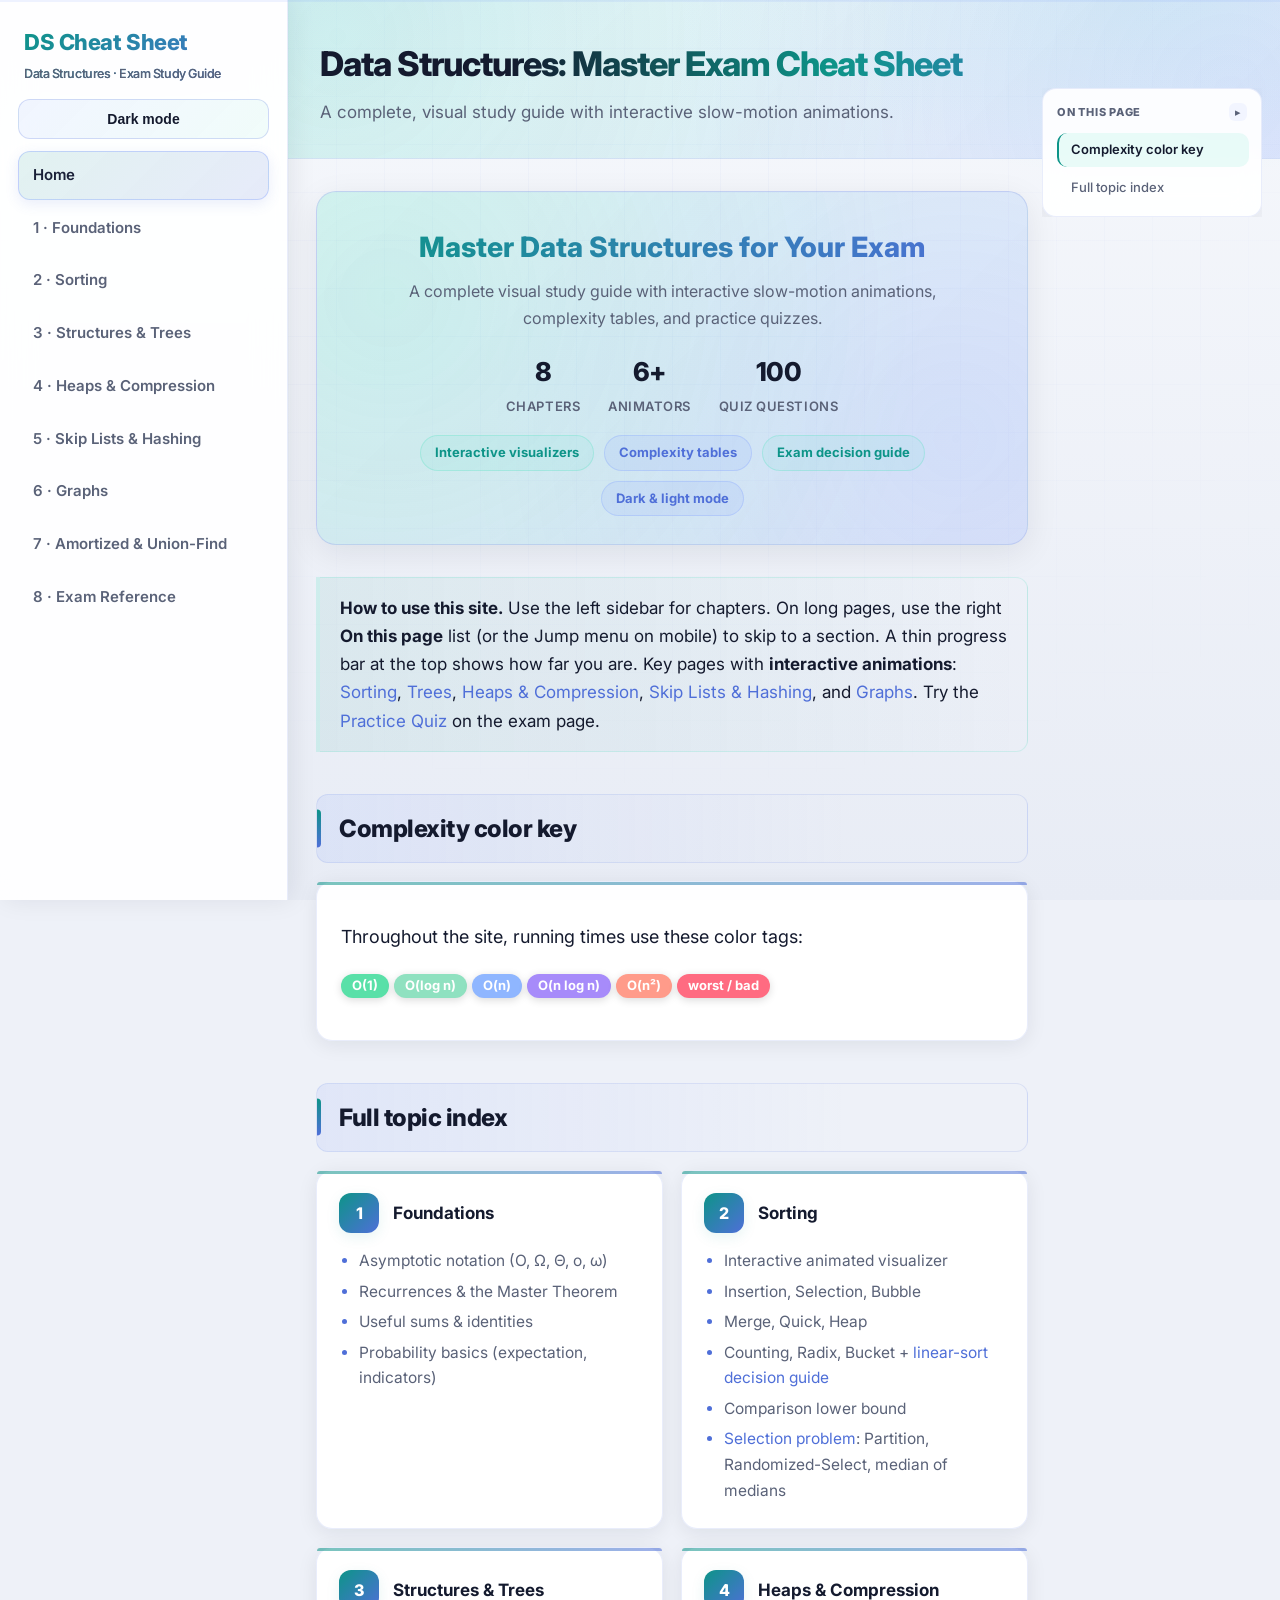
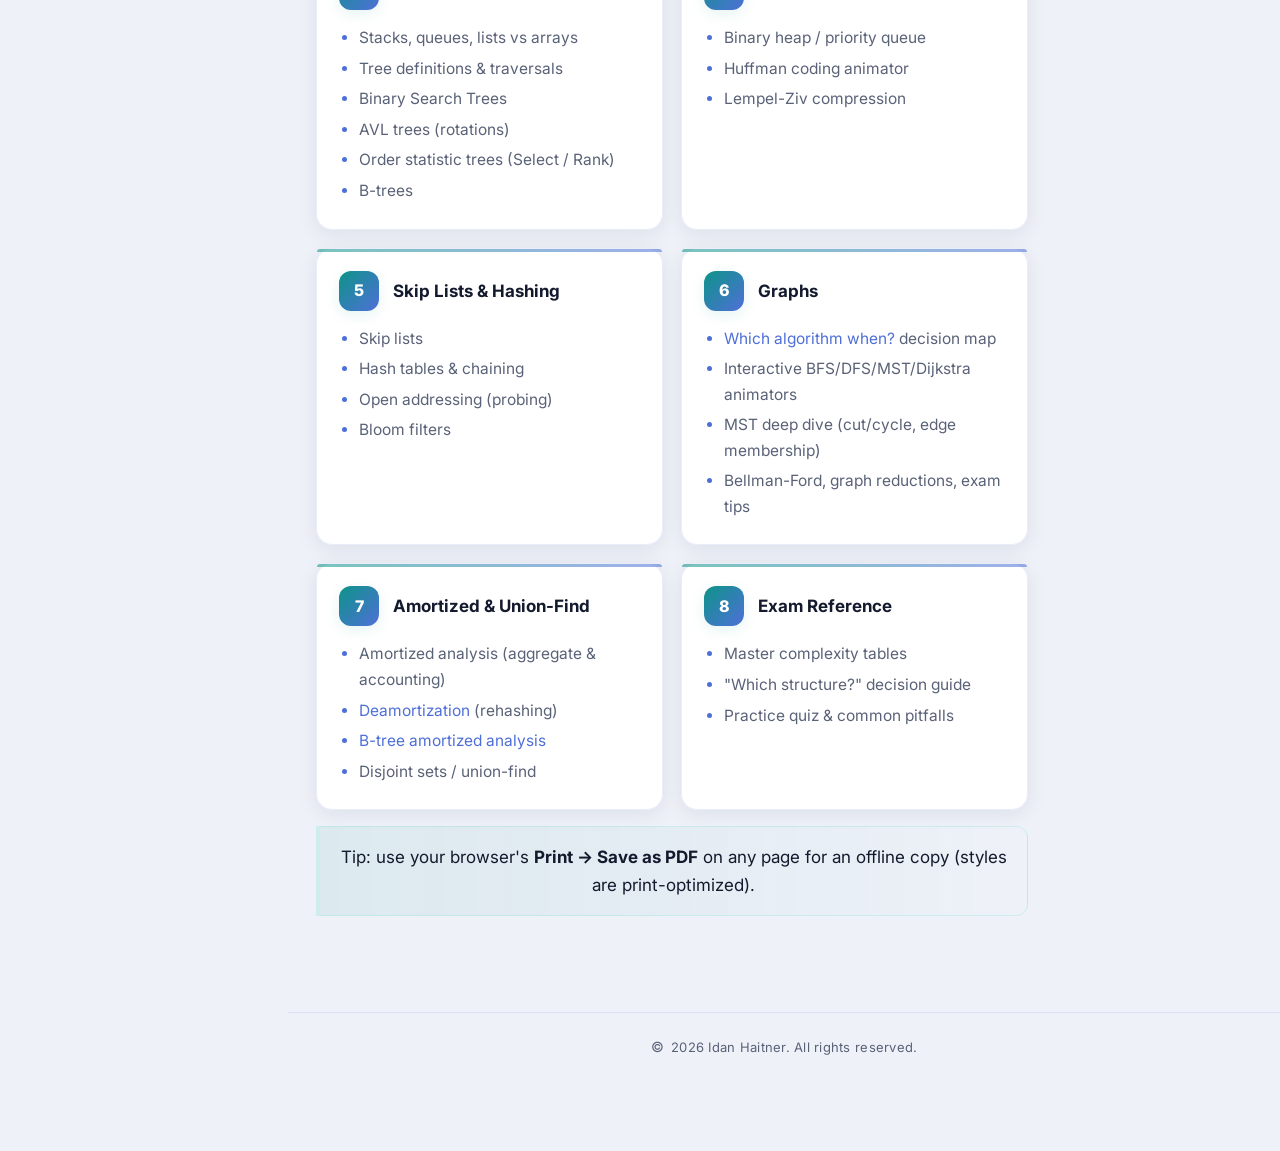
==== index.html @ 9fe1aeda "Improve TOC UX and expand selection/OST study content. Add a hierarchical foldable On this page TOC," ====
<!DOCTYPE html>
<html lang="en">
<head>
<meta charset="UTF-8">
<meta name="viewport" content="width=device-width, initial-scale=1.0">
<title>DS Cheat Sheet: Home</title>
<link rel="stylesheet" href="assets/style.css?v=20260712tocgroups">
<script src="assets/theme.js?v=20260712tocmanual"></script>
</head>
<body>
<div class="layout">
<aside class="sidebar" id="sidebar">
  <div class="brand">DS Cheat Sheet<small>Data Structures · Exam Study Guide</small></div>
  <button class="menu-toggle" onclick="document.getElementById('sidebar').classList.toggle('open')">Menu</button>
  <nav>
    <a href="index.html" class="active">Home</a>
    <a href="01-foundations.html">1 · Foundations</a>
    <a href="02-sorting.html">2 · Sorting</a>
    <a href="03-trees.html">3 · Structures &amp; Trees</a>
    <a href="04-heaps.html">4 · Heaps &amp; Compression</a>
    <a href="05-hashing.html">5 · Skip Lists &amp; Hashing</a>
    <a href="06-graphs.html">6 · Graphs</a>
    <a href="07-advanced.html">7 · Amortized &amp; Union-Find</a>
    <a href="08-exam.html">8 · Exam Reference</a>
  </nav>
</aside>
<main class="content">
  <div class="pagehead">
    <h1>Data Structures: Master Exam Cheat Sheet</h1>
    <p>A complete, visual study guide with interactive slow-motion animations.</p>
  </div>
  <div class="inner">
    <div class="hero-banner card">
      <div class="hero-banner-inner">
        <h2>Master Data Structures for Your Exam</h2>
        <p>A complete visual study guide with interactive slow-motion animations, complexity tables, and practice quizzes.</p>
        <div class="hero-stats">
          <span class="hero-stat"><b>8</b>chapters</span>
          <span class="hero-stat"><b>6+</b>animators</span>
          <span class="hero-stat"><b>100</b>quiz questions</span>
        </div>
        <div class="feature-pills">
          <span class="feature-pill accent2">Interactive visualizers</span>
          <span class="feature-pill">Complexity tables</span>
          <span class="feature-pill accent2">Exam decision guide</span>
          <span class="feature-pill">Dark &amp; light mode</span>
        </div>
      </div>
    </div>

    <div class="note">
      <b>How to use this site.</b> Use the left sidebar for chapters. On long pages, use the right <b>On this page</b> list (or the Jump menu on mobile) to skip to a section. A thin progress bar at the top shows how far you are.
      Key pages with <b>interactive animations</b>:
      <a href="02-sorting.html">Sorting</a>, <a href="03-trees.html">Trees</a>, <a href="04-heaps.html">Heaps &amp; Compression</a>,
      <a href="05-hashing.html">Skip Lists &amp; Hashing</a>, and <a href="06-graphs.html">Graphs</a>.
      Try the <a href="08-exam.html#quiz">Practice Quiz</a> on the exam page.
    </div>

    <h2 class="section">Complexity color key</h2>
    <div class="card">
      <p>Throughout the site, running times use these color tags:</p>
      <p>
        <span class="tag b-O1">O(1)</span>
        <span class="tag b-Olog">O(log n)</span>
        <span class="tag b-On">O(n)</span>
        <span class="tag b-Onlog">O(n log n)</span>
        <span class="tag b-On2">O(n²)</span>
        <span class="tag b-bad">worst / bad</span>
      </p>
    </div>

    <h2 class="section">Full topic index</h2>
    <div class="topic-grid">
      <div class="card topic-card">
        <div class="topic-card-head">
          <span class="topic-num">1</span>
          <h4><a href="01-foundations.html">Foundations</a></h4>
        </div>
        <ul>
          <li>Asymptotic notation (O, Ω, Θ, o, ω)</li>
          <li>Recurrences &amp; the Master Theorem</li>
          <li>Useful sums &amp; identities</li>
          <li>Probability basics (expectation, indicators)</li>
        </ul>
      </div>
      <div class="card topic-card">
        <div class="topic-card-head">
          <span class="topic-num">2</span>
          <h4><a href="02-sorting.html">Sorting</a></h4>
        </div>
        <ul>
          <li>Interactive animated visualizer</li>
          <li>Insertion, Selection, Bubble</li>
          <li>Merge, Quick, Heap</li>
          <li>Counting, Radix, Bucket + <a href="02-sorting.html#linear-sorting">linear-sort decision guide</a></li>
          <li>Comparison lower bound</li>
          <li><a href="02-sorting.html#selection-problem">Selection problem</a>: Partition, Randomized-Select, median of medians</li>
        </ul>
      </div>
      <div class="card topic-card">
        <div class="topic-card-head">
          <span class="topic-num">3</span>
          <h4><a href="03-trees.html">Structures &amp; Trees</a></h4>
        </div>
        <ul>
          <li>Stacks, queues, lists vs arrays</li>
          <li>Tree definitions &amp; traversals</li>
          <li>Binary Search Trees</li>
          <li>AVL trees (rotations)</li>
          <li>Order statistic trees (Select / Rank)</li>
          <li>B-trees</li>
        </ul>
      </div>
      <div class="card topic-card">
        <div class="topic-card-head">
          <span class="topic-num">4</span>
          <h4><a href="04-heaps.html">Heaps &amp; Compression</a></h4>
        </div>
        <ul>
          <li>Binary heap / priority queue</li>
          <li>Huffman coding animator</li>
          <li>Lempel-Ziv compression</li>
        </ul>
      </div>
      <div class="card topic-card">
        <div class="topic-card-head">
          <span class="topic-num">5</span>
          <h4><a href="05-hashing.html">Skip Lists &amp; Hashing</a></h4>
        </div>
        <ul>
          <li>Skip lists</li>
          <li>Hash tables &amp; chaining</li>
          <li>Open addressing (probing)</li>
          <li>Bloom filters</li>
        </ul>
      </div>
      <div class="card topic-card">
        <div class="topic-card-head">
          <span class="topic-num">6</span>
          <h4><a href="06-graphs.html">Graphs</a></h4>
        </div>
        <ul>
          <li><a href="06-graphs.html#graph-map">Which algorithm when?</a> decision map</li>
          <li>Interactive BFS/DFS/MST/Dijkstra animators</li>
          <li>MST deep dive (cut/cycle, edge membership)</li>
          <li>Bellman-Ford, graph reductions, exam tips</li>
        </ul>
      </div>
      <div class="card topic-card">
        <div class="topic-card-head">
          <span class="topic-num">7</span>
          <h4><a href="07-advanced.html">Amortized &amp; Union-Find</a></h4>
        </div>
        <ul>
          <li>Amortized analysis (aggregate &amp; accounting)</li>
          <li><a href="07-advanced.html#deamortization">Deamortization</a> (rehashing)</li>
          <li><a href="07-advanced.html#btree-amortized">B-tree amortized analysis</a></li>
          <li>Disjoint sets / union-find</li>
        </ul>
      </div>
      <div class="card topic-card">
        <div class="topic-card-head">
          <span class="topic-num">8</span>
          <h4><a href="08-exam.html">Exam Reference</a></h4>
        </div>
        <ul>
          <li>Master complexity tables</li>
          <li>"Which structure?" decision guide</li>
          <li>Practice quiz &amp; common pitfalls</li>
        </ul>
      </div>
    </div>

    <div class="note" style="text-align:center">
      Tip: use your browser's <b>Print → Save as PDF</b> on any page for an offline copy (styles are print-optimized).
    </div>
  </div>
</main>
</div>
</body>
</html>
---- assets/style.css ----
@import url('https://fonts.googleapis.com/css2?family=Inter:wght@400;500;600;700;800&family=JetBrains+Mono:wght@400;600;700&display=swap');

/* ---------- Theme tokens ---------- */
:root,
[data-theme="dark"] {
  --bg: #0a0d1a;
  --bg-grad-top: #0a0d1a;
  --bg-grad-bot: #101428;
  --panel: rgba(20, 24, 44, 0.88);
  --card: rgba(26, 30, 56, 0.92);
  --card-solid: #1a1e38;
  --ink: #eef0fb;
  --muted: #9aa3c8;
  --accent: #8ba4ff;
  --accent2: #57e0c0;
  --warn: #60a5fa;
  --bad: #ff6b81;
  --good: #5ddf9c;
  --line: rgba(124, 156, 255, 0.14);
  --line-strong: rgba(124, 156, 255, 0.28);
  --code: #0b0e1a;
  --code-ink: #d7e0ff;
  --code-inline: #ffd8a8;
  --sidebar: 288px;
  --shadow: rgba(0, 0, 0, 0.35);
  --shadow-lg: rgba(0, 0, 0, 0.5);
  --glow-accent: rgba(124, 156, 255, 0.22);
  --glow-accent2: rgba(87, 224, 192, 0.18);
  --radius-md: 12px;
  --radius-lg: 16px;
  --radius-xl: 20px;
  --font-display: "Inter", "Segoe UI", Roboto, Helvetica, Arial, sans-serif;
  --font-mono: "JetBrains Mono", "Fira Code", Consolas, monospace;
  --nav-hover: #232a52;
  --nav-active-text: #0a0f22;
  --th-bg: #232a52;
  --th-ink: #dfe4ff;
  --row-alt: rgba(255, 255, 255, 0.02);
  --h4-ink: #cdd4ff;
  --pill-bg: #2a2f57;
  --pill-border: #3a4173;
  --pill-ink: #cdd4ff;
  --cell-bg: #2b325e;
  --cell-border: #3a4278;
  --cell-ink: #eaf0ff;
  --flow-bg: #2b325e;
  --flow-border: #3a4278;
  --viz-bg: #0c1024;
  --viz-desc-bg: #12162c;
  --viz-desc-ink: #cdd4ff;
  --viz-panel-bg: #12162c;
  --viz-btn-bg: #2b325e;
  --viz-btn-border: #3a4278;
  --viz-btn-ink: #eaf0ff;
  --viz-select-bg: #232a52;
  --viz-bar-bg1: #5566bb;
  --viz-bar-bg2: #3f4c95;
  --viz-bar-border: #6b78c8;
  --viz-bar-ink: #eaf0ff;
  --viz-code-bg: #0b0e1a;
  --viz-code-ink: #c9d3ff;
  --highlight-bg: rgba(124, 156, 255, 0.22);
  --highlight-border: #7c9cff;
  --highlight-ink: #ffffff;
  --active-bg1: #6366f1;
  --active-bg2: #4f46e5;
  --active-border: #818cf8;
  --active-ink: #ffffff;
  --note-bg: rgba(87, 224, 192, 0.08);
  --warn-bg: rgba(96, 165, 250, 0.1);
  --pitfall-bg: rgba(255, 107, 129, 0.09);
  --tag-ink: #04121a;
  --backtop-ink: #06122b;
}

[data-theme="light"] {
  --bg: #eef1f8;
  --bg-grad-top: #f6f8fc;
  --bg-grad-bot: #e8ecf5;
  --panel: rgba(255, 255, 255, 0.92);
  --card: rgba(255, 255, 255, 0.95);
  --card-solid: #ffffff;
  --ink: #141a2e;
  --muted: #5a6278;
  --accent: #4f6fd8;
  --accent2: #0d9488;
  --warn: #2563eb;
  --bad: #e11d48;
  --good: #059669;
  --line: rgba(79, 111, 216, 0.12);
  --line-strong: rgba(79, 111, 216, 0.22);
  --code: #f0f3fa;
  --code-ink: #1e293b;
  --code-inline: #b45309;
  --shadow: rgba(15, 23, 42, 0.08);
  --shadow-lg: rgba(15, 23, 42, 0.14);
  --glow-accent: rgba(79, 111, 216, 0.12);
  --glow-accent2: rgba(13, 148, 136, 0.1);
  --nav-hover: #e8edf8;
  --nav-active-text: #ffffff;
  --th-bg: #e4eaf7;
  --th-ink: #1a2038;
  --row-alt: rgba(79, 111, 216, 0.04);
  --h4-ink: #334155;
  --pill-bg: #eef2fb;
  --pill-border: #c8d2ea;
  --pill-ink: #334155;
  --cell-bg: #eef2fb;
  --cell-border: #c8d2ea;
  --cell-ink: #1a2038;
  --flow-bg: #eef2fb;
  --flow-border: #c8d2ea;
  --viz-bg: #f0f3fa;
  --viz-desc-bg: #eef2fb;
  --viz-desc-ink: #334155;
  --viz-panel-bg: #eef2fb;
  --viz-btn-bg: #ffffff;
  --viz-btn-border: #c8d2ea;
  --viz-btn-ink: #1a2038;
  --viz-select-bg: #ffffff;
  --viz-bar-bg1: #8fa4e8;
  --viz-bar-bg2: #6b84d8;
  --viz-bar-border: #4f6fd8;
  --viz-bar-ink: #ffffff;
  --viz-code-bg: #f0f3fa;
  --viz-code-ink: #1e293b;
  --highlight-bg: rgba(79, 111, 216, 0.14);
  --highlight-border: #4f6fd8;
  --highlight-ink: #1e3a8a;
  --active-bg1: #6366f1;
  --active-bg2: #4f46e5;
  --active-border: #6366f1;
  --active-ink: #ffffff;
  --note-bg: rgba(13, 148, 136, 0.08);
  --warn-bg: rgba(37, 99, 235, 0.08);
  --pitfall-bg: rgba(225, 29, 72, 0.07);
  --tag-ink: #ffffff;
  --backtop-ink: #ffffff;
}

* { box-sizing: border-box; }
html { scroll-behavior: smooth; }
body {
  margin: 0;
  background: var(--bg);
  background-image:
    radial-gradient(ellipse 80% 50% at 10% -10%, rgba(124, 156, 255, 0.14), transparent 55%),
    radial-gradient(ellipse 60% 40% at 90% 0%, rgba(87, 224, 192, 0.1), transparent 50%),
    linear-gradient(180deg, var(--bg-grad-top), var(--bg-grad-bot));
  background-attachment: fixed;
  color: var(--ink);
  font-family: var(--font-display);
  line-height: 1.65;
  font-size: 18px;
  -webkit-font-smoothing: antialiased;
}
body::before {
  content: '';
  position: fixed;
  inset: 0;
  background-image:
    linear-gradient(rgba(124, 156, 255, 0.03) 1px, transparent 1px),
    linear-gradient(90deg, rgba(124, 156, 255, 0.03) 1px, transparent 1px);
  background-size: 48px 48px;
  pointer-events: none;
  z-index: 0;
  mask-image: radial-gradient(ellipse 70% 60% at 50% 30%, black, transparent);
}
[data-theme="light"] body::before {
  background-image:
    linear-gradient(rgba(79, 111, 216, 0.04) 1px, transparent 1px),
    linear-gradient(90deg, rgba(79, 111, 216, 0.04) 1px, transparent 1px);
}
a { color: var(--accent); text-decoration: none; transition: color 0.15s; }
a:hover { color: var(--accent2); text-decoration: none; }

/* ---------- Layout: sidebar + content ---------- */
.layout { display: flex; min-height: 100vh; position: relative; z-index: 1; }
.sidebar {
  width: var(--sidebar);
  flex: 0 0 var(--sidebar);
  background: var(--panel);
  backdrop-filter: blur(16px);
  -webkit-backdrop-filter: blur(16px);
  border-right: 1px solid var(--line);
  box-shadow: 4px 0 24px var(--shadow);
  position: sticky;
  top: 0;
  height: 100vh;
  overflow-y: auto;
  padding: 24px 18px;
}
.brand {
  font-size: 22px;
  font-weight: 800;
  margin: 0 6px 4px;
  letter-spacing: -0.02em;
  background: linear-gradient(135deg, var(--accent2) 0%, var(--accent) 100%);
  -webkit-background-clip: text;
  background-clip: text;
  color: transparent;
}
.brand small { display: block; font-size: 12.5px; color: var(--muted); font-weight: 500; margin-top: 4px; background: none; -webkit-background-clip: unset; background-clip: unset; }
.theme-toggle {
  display: block;
  width: 100%;
  margin: 14px 0 6px;
  padding: 11px 14px;
  background: linear-gradient(135deg, rgba(124, 156, 255, 0.1), rgba(87, 224, 192, 0.08));
  color: var(--ink);
  border: 1px solid var(--line-strong);
  border-radius: var(--radius-md);
  font-size: 14px;
  font-weight: 700;
  cursor: pointer;
  transition: background 0.15s, border-color 0.15s, transform 0.12s;
}
.theme-toggle:hover {
  background: linear-gradient(135deg, rgba(124, 156, 255, 0.18), rgba(87, 224, 192, 0.12));
  border-color: var(--accent);
  transform: translateY(-1px);
}
.sidebar nav { margin-top: 12px; display: flex; flex-direction: column; gap: 4px; }
.sidebar nav a {
  padding: 11px 14px;
  border-radius: var(--radius-md);
  color: var(--muted);
  font-size: 15px;
  font-weight: 600;
  display: flex;
  align-items: center;
  gap: 8px;
  border: 1px solid transparent;
  transition: background 0.15s, color 0.15s, border-color 0.15s, transform 0.12s;
}
.sidebar nav a:hover {
  background: rgba(124, 156, 255, 0.08);
  color: var(--ink);
  border-color: var(--line);
  text-decoration: none;
  transform: translateX(2px);
}
.sidebar nav a.active {
  background: linear-gradient(135deg, rgba(87, 224, 192, 0.2), rgba(124, 156, 255, 0.22));
  border-color: rgba(124, 156, 255, 0.35);
  color: var(--ink);
  box-shadow: 0 4px 16px var(--glow-accent), inset 0 1px 0 rgba(255, 255, 255, 0.06);
}
[data-theme="light"] .sidebar nav a.active {
  background: linear-gradient(135deg, rgba(13, 148, 136, 0.12), rgba(79, 111, 216, 0.14));
  color: #1a2038;
  box-shadow: 0 4px 14px var(--glow-accent);
}
.sidebar .subnav {
  display: flex;
  flex-direction: column;
  margin: 2px 0 8px 14px;
  border-left: 2px solid var(--line);
  padding-left: 8px;
}
.sidebar .subnav a { font-size: 14px; font-weight: 500; padding: 6px 10px; color: var(--muted); }
.content { flex: 1; min-width: 0; padding: 0 0 80px; }
.content .inner { max-width: 1240px; margin: 0 auto; padding: 32px 28px; }

.pagehead {
  position: relative;
  overflow: hidden;
  padding: 36px 32px 32px;
  background: linear-gradient(135deg, rgba(87, 224, 192, 0.1), rgba(124, 156, 255, 0.12));
  border-bottom: 1px solid var(--line);
}
.pagehead::before {
  content: '';
  position: absolute;
  inset: -40%;
  background:
    radial-gradient(circle at 25% 35%, rgba(87, 224, 192, 0.14), transparent 45%),
    radial-gradient(circle at 75% 55%, rgba(124, 156, 255, 0.12), transparent 42%);
  pointer-events: none;
}
.pagehead > * { position: relative; z-index: 1; }
.pagehead h1 {
  margin: 0 0 6px;
  font-size: 34px;
  font-weight: 800;
  letter-spacing: -0.03em;
  background: linear-gradient(90deg, var(--ink) 20%, var(--accent2) 55%, var(--accent) 100%);
  -webkit-background-clip: text;
  background-clip: text;
  color: transparent;
}
.pagehead p { margin: 0; color: var(--muted); font-size: 17px; max-width: 640px; }
.crumbs { font-size: 13px; color: var(--muted); margin-bottom: 10px; font-weight: 600; letter-spacing: 0.02em; }
.crumbs a { color: var(--accent); }
.crumbs a:hover { color: var(--accent2); }

/* mobile */
.menu-toggle { display: none; }
@media (max-width: 900px) {
  .layout { flex-direction: column; }
  .sidebar { width: 100%; height: auto; position: relative; border-right: none; border-bottom: 1px solid var(--line); }
  .sidebar nav { max-height: 0; overflow: hidden; transition: max-height 0.25s; }
  .sidebar.open nav { max-height: 900px; }
  .menu-toggle {
    display: inline-block;
    margin-top: 8px;
    background: var(--viz-btn-bg);
    color: var(--viz-btn-ink);
    border: 1px solid var(--line);
    border-radius: 8px;
    padding: 8px 12px;
    cursor: pointer;
    font-weight: 700;
    font-size: 15px;
  }
}

/* ---------- Headings ---------- */
h2.section {
  position: relative;
  margin: 42px 0 18px;
  padding: 14px 20px 14px 22px;
  font-size: 24px;
  font-weight: 800;
  letter-spacing: -0.02em;
  background: linear-gradient(90deg, rgba(124, 156, 255, 0.12), transparent 75%);
  border-radius: var(--radius-md);
  border: 1px solid var(--line);
  color: var(--ink);
  scroll-margin-top: 72px;
}
h2.section::before {
  content: '';
  position: absolute;
  left: 0;
  top: 50%;
  transform: translateY(-50%);
  width: 4px;
  height: 55%;
  background: linear-gradient(180deg, var(--accent2), var(--accent));
  border-radius: 0 4px 4px 0;
}
h3 {
  margin: 28px 0 12px;
  color: var(--accent2);
  font-size: 20px;
  font-weight: 700;
  padding-bottom: 8px;
  border-bottom: 1px solid var(--line);
  letter-spacing: -0.01em;
}
h4 { margin: 18px 0 8px; color: var(--h4-ink); font-size: 18px; font-weight: 700; }

/* ---------- Card subsections (§6.8 exam patterns only) ---------- */
.card-sub {
  margin-top: 22px;
  padding: 18px 20px 20px;
  background: rgba(60, 80, 140, 0.05);
  border: 1px solid var(--line);
  border-radius: 12px;
}
.card-sub:first-child { margin-top: 0; }
.card-sub--exam { border-left: 4px solid #ff6b81; }
.card-sub__head {
  display: flex;
  flex-wrap: wrap;
  align-items: center;
  gap: 10px 12px;
  margin: 0 0 14px;
}
.card-sub__head h4 {
  margin: 0;
  flex: 1 1 auto;
  min-width: 0;
  font-size: 17px;
  font-weight: 800;
  color: var(--ink);
  letter-spacing: -0.01em;
}
.card-sub__label {
  display: inline-flex;
  align-items: center;
  font-size: 10px;
  font-weight: 800;
  letter-spacing: 0.08em;
  text-transform: uppercase;
  padding: 4px 10px;
  border-radius: 999px;
  flex-shrink: 0;
  line-height: 1.2;
}
.card-sub__label--exam {
  background: rgba(255, 107, 129, 0.12);
  color: #ff6b81;
  border: 1px solid rgba(255, 107, 129, 0.28);
}
[data-theme="light"] .card-sub {
  background: rgba(60, 80, 140, 0.04);
}
.card-sub > p:first-of-type,
.card-sub > .card-sub__head + p { margin-top: 0; }

/* ---------- Cards ---------- */
.card {
  position: relative;
  background: var(--card);
  border: 1px solid var(--line);
  border-radius: var(--radius-lg);
  padding: 22px 24px;
  margin: 18px 0;
  box-shadow: 0 4px 20px var(--shadow);
  transition: transform 0.2s ease, box-shadow 0.2s ease, border-color 0.2s ease;
}
.card:not(.quiz-launch):not(.hero-banner)::before {
  content: '';
  position: absolute;
  top: 0;
  left: 0;
  right: 0;
  height: 3px;
  background: linear-gradient(90deg, var(--accent2), var(--accent));
  border-radius: var(--radius-lg) var(--radius-lg) 0 0;
  opacity: 0.55;
}
.card:hover:not(.quiz-launch):not(.hero-banner) {
  transform: translateY(-2px);
  box-shadow: 0 10px 36px var(--shadow-lg), 0 0 0 1px var(--line-strong);
  border-color: var(--line-strong);
}
.grid2 { display: grid; grid-template-columns: 1fr 1fr; gap: 18px; }
.grid2.grid2--stretch { align-items: stretch; }
.grid2.grid2--stretch > div {
  display: flex;
  flex-direction: column;
}
.grid2.grid2--stretch .mst-prefer { margin-top: auto; padding-top: 12px; }
.mst-compare {
  display: flex;
  flex-direction: column;
  gap: 16px;
  margin: 20px 0 4px;
  padding-top: 4px;
  border-top: 1px solid var(--line);
}
.mst-compare-intro,
.mst-compare-tables,
.mst-compare-footer {
  display: grid;
  grid-template-columns: 1fr 1fr;
  gap: 0 18px;
  align-items: start;
}
.mst-compare-intro > div:first-child,
.mst-compare-tables > table:first-child,
.mst-compare-footer > p:first-child {
  border-right: 1px solid var(--line);
  padding-right: 18px;
}
.mst-compare-intro > div {
  margin: 0;
  padding: 16px 0 16px 0;
}
.mst-compare-intro > div:first-child {
  padding-right: 18px;
}
.mst-compare-intro > div:last-child {
  padding-left: 0;
}
.mst-compare-intro h4 {
  margin: 0 0 12px;
  padding-bottom: 10px;
  border-bottom: 1px solid var(--line);
  font-size: 16px;
  color: var(--accent2);
}
.mst-compare-tables {
  align-items: stretch;
}
.mst-compare-tables table {
  width: 100%;
  margin: 0;
  height: 100%;
}
.mst-compare-footer > p {
  margin: 0;
  padding: 12px 14px;
  background: rgba(60, 80, 140, 0.05);
  border: 1px solid var(--line);
  border-radius: 8px;
  font-size: 14px;
  line-height: 1.5;
  color: var(--ink);
}
.mst-compare-footer > p b { color: var(--accent2); }
@media (max-width: 820px) {
  .mst-compare-intro,
  .mst-compare-tables,
  .mst-compare-footer {
    grid-template-columns: 1fr;
    gap: 16px;
  }
  .mst-compare-intro > div:first-child,
  .mst-compare-tables > table:first-child,
  .mst-compare-footer > p:first-child {
    border-right: none;
    padding-right: 0;
    border-bottom: 1px solid var(--line);
    padding-bottom: 16px;
  }
}
.grid3 { display: grid; grid-template-columns: 1fr 1fr 1fr; gap: 18px; }
@media (max-width: 820px) { .grid2, .grid3 { grid-template-columns: 1fr; } }

/* ---------- Topic cards (home page) ---------- */
.topic-grid { display: grid; grid-template-columns: repeat(2, 1fr); gap: 18px; }
@media (max-width: 820px) { .topic-grid { grid-template-columns: 1fr; } }
.topic-card {
  display: flex;
  flex-direction: column;
  gap: 10px;
  padding: 22px 22px 20px;
  margin: 0;
}
.topic-card::before { opacity: 0.75; }
.topic-card-head {
  display: flex;
  align-items: center;
  gap: 14px;
}
.topic-num {
  flex-shrink: 0;
  width: 40px;
  height: 40px;
  display: flex;
  align-items: center;
  justify-content: center;
  border-radius: 12px;
  font-size: 16px;
  font-weight: 800;
  color: #04121a;
  background: linear-gradient(135deg, var(--accent2), var(--accent));
  box-shadow: 0 4px 14px var(--glow-accent2);
}
[data-theme="light"] .topic-num { color: #fff; }
.topic-card h4 { margin: 0; font-size: 17px; }
.topic-card h4 a { color: var(--ink); }
.topic-card h4 a:hover { color: var(--accent2); }
.topic-card ul { margin: 0; padding-left: 20px; font-size: 15.5px; color: var(--muted); }
.topic-card li { margin: 5px 0; }
.topic-card li::marker { color: var(--accent); }

.hero-banner {
  position: relative;
  overflow: hidden;
  text-align: center;
  margin: 0 0 32px;
  padding: 32px 28px 28px;
  background: linear-gradient(135deg, rgba(87, 224, 192, 0.12), rgba(124, 156, 255, 0.14));
  border: 1px solid var(--line-strong);
  border-radius: var(--radius-xl);
  box-shadow: 0 8px 32px var(--shadow);
}
.hero-banner::after {
  content: '';
  position: absolute;
  inset: -50%;
  background:
    radial-gradient(circle at 30% 40%, rgba(87, 224, 192, 0.15), transparent 50%),
    radial-gradient(circle at 70% 60%, rgba(124, 156, 255, 0.12), transparent 45%);
  pointer-events: none;
}
.hero-banner-inner { position: relative; z-index: 1; }
.hero-banner h2 {
  margin: 0 0 8px;
  font-size: 28px;
  font-weight: 800;
  background: linear-gradient(90deg, var(--accent2), var(--accent));
  -webkit-background-clip: text;
  background-clip: text;
  color: transparent;
}
.hero-banner p { margin: 0 auto 20px; color: var(--muted); font-size: 16px; max-width: 560px; }
.hero-stats {
  display: flex;
  justify-content: center;
  gap: 28px;
  flex-wrap: wrap;
  margin-bottom: 4px;
}
.hero-stat {
  font-size: 13px;
  color: var(--muted);
  font-weight: 600;
  text-transform: uppercase;
  letter-spacing: 0.04em;
}
.hero-stat b {
  display: block;
  font-size: 26px;
  font-weight: 800;
  color: var(--ink);
  margin-bottom: 2px;
  letter-spacing: -0.02em;
  text-transform: none;
}
.feature-pills {
  display: flex;
  flex-wrap: wrap;
  gap: 10px;
  justify-content: center;
  margin-top: 18px;
}
.feature-pill {
  display: inline-flex;
  align-items: center;
  gap: 6px;
  padding: 6px 14px;
  border-radius: 999px;
  font-size: 13px;
  font-weight: 700;
  background: rgba(124, 156, 255, 0.12);
  border: 1px solid rgba(124, 156, 255, 0.28);
  color: var(--accent);
}
[data-theme="light"] .feature-pill { color: #4f6fd8; }
.feature-pill.accent2 {
  background: rgba(87, 224, 192, 0.1);
  border-color: rgba(87, 224, 192, 0.3);
  color: var(--accent2);
}
[data-theme="light"] .feature-pill.accent2 { color: #0d9488; }

/* ---------- Tables ---------- */
.table-wrap {
  overflow-x: auto;
  margin: 14px 0;
  border-radius: var(--radius-md);
  border: 1px solid var(--line);
  box-shadow: 0 2px 12px var(--shadow);
  -webkit-overflow-scrolling: touch;
}
.table-wrap table { margin: 0; }
table { border-collapse: collapse; width: 100%; margin: 12px 0; font-size: 16px; }
th, td { border: 1px solid var(--line); padding: 11px 14px; text-align: left; vertical-align: top; }
th {
  background: linear-gradient(180deg, rgba(124, 156, 255, 0.16), rgba(124, 156, 255, 0.08));
  color: var(--th-ink);
  font-weight: 700;
  font-size: 14px;
  letter-spacing: 0.02em;
  text-transform: uppercase;
}
tr:nth-child(even) td { background: var(--row-alt); }
tr:hover td { background: rgba(124, 156, 255, 0.05); }
table.complex-table { min-width: 100%; }
table.complex-table th:not(:last-child),
table.complex-table td:not(:last-child) { white-space: nowrap; }
table.complex-table th:first-child,
table.complex-table td:first-child { white-space: normal; min-width: 9.5rem; }
table.complex-table th:last-child,
table.complex-table td:last-child { white-space: normal; min-width: 11rem; }

/* ---------- Code ---------- */
code, .mono { font-family: var(--font-mono); }
code {
  background: rgba(124, 156, 255, 0.1);
  padding: 3px 8px;
  border-radius: 6px;
  color: var(--code-inline);
  font-size: 14.5px;
  border: 1px solid var(--line);
}
pre {
  background: var(--code);
  border: 1px solid var(--line);
  border-left: 4px solid var(--accent);
  border-radius: var(--radius-md);
  padding: 18px 22px;
  overflow: auto;
  font-size: 15px;
  color: var(--code-ink);
  line-height: 1.55;
  margin: 16px 0;
  tab-size: 4;
  box-shadow: inset 0 2px 12px rgba(0, 0, 0, 0.15);
}
pre .kw { color: #ff9ec7; font-weight: 700; }
pre .fn { color: #7fd6ff; }
pre .cm { color: #7c86b8; font-style: italic; }
pre .num { color: #ffd88a; }
pre .str { color: #a0e9a0; }
[data-theme="light"] pre .kw { color: #be185d; }
[data-theme="light"] pre .fn { color: #0369a1; }
[data-theme="light"] pre .cm { color: #64748b; }
[data-theme="light"] pre .num { color: #b45309; }
[data-theme="light"] pre .str { color: #15803d; }
.code-label { font-family: monospace; font-size: 12px; color: var(--muted); text-transform: uppercase; letter-spacing: 1px; margin: 14px 0 -8px; display: block; }

/* ---------- Complexity tags ---------- */
.tag {
  display: inline-block;
  padding: 4px 11px;
  border-radius: 999px;
  font-size: 13px;
  font-weight: 700;
  color: var(--tag-ink);
  white-space: nowrap;
  line-height: 1.2;
  vertical-align: middle;
  box-shadow: 0 2px 8px rgba(0, 0, 0, 0.15);
}
table .tag { font-size: 12.5px; padding: 2px 8px; }
.b-O1 { background: #59e0a8; }
.b-Olog { background: #8fe1c0; }
.b-On { background: #8fb6ff; }
.b-Onlog { background: #a78bfa; }
.b-On2 { background: #ff9b8a; }
.b-bad { background: #ff6b81; }

/* ---------- Average vs worst (neutral labels, no colored columns) ---------- */
.dual-table { margin: 12px 0; }
.dual-table caption { text-align: left; font-weight: 800; font-size: 17px; margin-bottom: 8px; color: var(--ink); }
.case-tag {
  display: inline-block;
  min-width: 68px;
  text-align: center;
  font-size: 11px;
  text-transform: uppercase;
  letter-spacing: 0.4px;
  padding: 2px 7px;
  border-radius: 5px;
  background: var(--pill-bg);
  border: 1px solid var(--pill-border);
  color: var(--muted);
  font-weight: 700;
  margin-right: 6px;
}
.case-stack { display: flex; flex-direction: column; gap: 6px; min-width: 7.75rem; }
.case-stack .exp-line,
.case-stack .worst-line { display: flex; align-items: center; gap: 4px; font-size: 14px; }
.case-hint { font-size: 14px; color: var(--muted); margin-top: 10px; line-height: 1.5; }

/* Math: readable size, scroll when needed */
.math-scroll {
  overflow-x: auto;
  margin-top: 8px;
  -webkit-overflow-scrolling: touch;
}
.math-hierarchy {
  margin: 6px 0 0;
  line-height: 1.8;
  white-space: nowrap;
}
.card mjx-container[jax="SVG"] {
  color: var(--ink);
  font-size: 1.05em;
}
.card mjx-container[jax="SVG"] svg path[fill="#000000"],
.card mjx-container[jax="SVG"] svg path[fill="black"],
.card mjx-container[jax="SVG"] svg g[fill="#000000"],
.card mjx-container[jax="SVG"] svg g[fill="black"] {
  fill: var(--ink);
}

.note {
  border-left: 4px solid var(--accent2);
  background: linear-gradient(90deg, var(--note-bg), transparent);
  padding: 16px 20px;
  border-radius: 0 var(--radius-md) var(--radius-md) 0;
  margin: 16px 0;
  font-size: 17px;
  border: 1px solid rgba(87, 224, 192, 0.2);
  border-left-width: 4px;
}
.warn {
  border-left: 4px solid var(--warn);
  background: linear-gradient(90deg, var(--warn-bg), transparent);
  padding: 16px 20px;
  border-radius: 0 var(--radius-md) var(--radius-md) 0;
  margin: 16px 0;
  font-size: 17px;
  border: 1px solid rgba(96, 165, 250, 0.2);
  border-left-width: 4px;
}
.pitfall {
  border-left: 4px solid var(--bad);
  background: linear-gradient(90deg, var(--pitfall-bg), transparent);
  padding: 16px 20px;
  border-radius: 0 var(--radius-md) var(--radius-md) 0;
  margin: 16px 0;
  font-size: 17px;
  border: 1px solid rgba(255, 107, 129, 0.2);
  border-left-width: 4px;
}

ul, ol { margin: 10px 0; padding-left: 24px; }
li { margin: 6px 0; }
hr { border: none; border-top: 1px solid var(--line); margin: 24px 0; }
.two-col { column-count: 2; column-gap: 24px; }
@media (max-width: 820px) { .two-col { column-count: 1; } }
.caption { font-size: 14px; color: var(--muted); text-align: center; margin-top: 6px; }
.pill {
  font-size: 13px;
  padding: 4px 11px;
  border-radius: 999px;
  background: rgba(124, 156, 255, 0.1);
  border: 1px solid var(--pill-border);
  color: var(--pill-ink);
  font-weight: 600;
}

/* ---------- static array traces ---------- */
.arr { display: flex; gap: 4px; flex-wrap: wrap; margin: 6px 0; }
.cell {
  min-width: 36px;
  height: 36px;
  display: flex;
  align-items: center;
  justify-content: center;
  border-radius: 6px;
  font-family: monospace;
  font-weight: 700;
  font-size: 15px;
  background: var(--cell-bg);
  color: var(--cell-ink);
  border: 1px solid var(--cell-border);
}
.c-sorted { background: #2f8f5f; border-color: #43c483; color: #eafff4; }
.c-active { background: var(--active-bg1); border-color: var(--active-border); color: var(--active-ink); }
.c-pivot { background: #b34a63; border-color: #ff6b81; color: #fff; }
.c-cmp { background: #3f5bd6; border-color: #8fb6ff; color: #fff; }
.c-done { background: #1f7a4d; border-color: #43c483; color: #eafff4; }
.c-min { background: #7a3fb3; border-color: #c39bff; color: #fff; }
.steplabel { font-family: monospace; font-size: 14px; color: var(--muted); min-width: 120px; display: inline-block; }
.steprow { display: flex; align-items: center; gap: 10px; margin: 6px 0; flex-wrap: wrap; }
.legend { display: flex; gap: 14px; flex-wrap: wrap; font-size: 14px; margin: 8px 0; }
.legend span { display: inline-flex; align-items: center; gap: 6px; }
.gviz-legend-compact {
  display: flex;
  gap: 18px;
  flex-wrap: wrap;
  align-items: center;
  font-size: 14px;
  margin: 8px 0 4px;
  color: var(--muted);
}
.gviz-legend-compact > span { display: inline-flex; align-items: center; gap: 6px; }
.gviz-legend-compact .sw + .sw { margin-left: -4px; }
.graph-viz-wrap,
.tree-viz-wrap,
.sort-viz-wrap,
.heap-viz-wrap,
.comp-viz-wrap,
.hash-viz-wrap {
  margin: 16px 0 20px;
  padding: 18px;
  background: var(--viz-bg);
  border: 1px solid var(--line);
  border-radius: var(--radius-lg);
  box-shadow: 0 4px 20px var(--shadow), inset 0 1px 0 rgba(255, 255, 255, 0.03);
}
.heap-card .heap-about {
  margin-bottom: 20px;
  padding-bottom: 18px;
  border-bottom: 1px solid var(--line);
}
.heap-section-label {
  font-size: 11px;
  font-weight: 800;
  letter-spacing: 0.08em;
  text-transform: uppercase;
  color: var(--accent2);
  margin-bottom: 10px;
}
.heap-card .heap-lead { margin: 0 0 14px; }
.heap-card .heap-note { margin: 12px 0 0; }
.heap-ref {
  display: grid;
  grid-template-columns: 1fr 1fr;
  gap: 16px;
  margin: 0;
  padding: 0;
  align-items: start;
}
.heap-viz-stage-wrap {
  margin-top: 16px;
  padding-top: 4px;
}
.heap-viz-wrap .heap-stage {
  margin: 0;
  padding: 12px 8px 4px;
  background: rgba(60, 80, 140, 0.05);
  border: 1px solid var(--line);
  border-radius: 10px;
  min-height: 340px;
  overflow-x: auto;
  overflow-y: auto;
}
.heap-viz-wrap .heap-viz-explain {
  margin: 16px 0 0;
  padding: 16px 18px;
  background: var(--viz-desc-bg);
  border: 1px solid var(--line);
  border-left: 4px solid var(--accent2);
  border-radius: 10px;
}
.heap-viz-wrap .heap-viz-explain .viz-desc {
  margin: 0;
  padding: 0;
  background: transparent;
  border: none;
  font-size: 16px;
  line-height: 1.5;
  color: var(--viz-desc-ink);
}
.heap-viz-wrap .heap-viz-explain .viz-panel {
  margin: 8px 0 0;
  padding: 0;
  background: transparent;
  font-size: 14px;
  line-height: 1.5;
  color: var(--muted);
}
.heap-viz-wrap .heap-viz-explain .viz-stats {
  margin: 10px 0 0;
  padding-top: 10px;
  border-top: 1px solid var(--line);
  font-size: 13px;
  color: var(--muted);
}
.heap-ref pre {
  margin: 8px 0 0;
  font-size: 14px;
  line-height: 1.55;
}
.heap-ref-table { margin: 0; }
.heap-ref-table th,
.heap-ref-table td { padding: 7px 12px; font-size: 14px; }
@media (max-width: 720px) {
  .heap-ref { grid-template-columns: 1fr; }
}
.hash-viz-wrap .hash-stage {
  background: transparent;
  border: none;
  padding: 0;
  margin: 8px 0;
  min-height: 260px;
  overflow-x: auto;
  overflow-y: auto;
}
.hash-viz-wrap .hash-stage svg,
.heap-viz-wrap .heap-stage svg { display: block; }
.hash-viz-wrap .hash-viz-svg { min-width: 480px; }
.hash-alpha-badge { pointer-events: none; }

/* Heap animator toolbar */
.heap-viz-wrap .viz-controls--heap {
  display: flex;
  flex-wrap: wrap;
  align-items: stretch;
  gap: 0;
  margin: 0 0 12px;
  padding: 0;
  background: var(--viz-panel-bg, rgba(60, 80, 140, 0.07));
  border: 1px solid var(--line);
  border-radius: 12px;
  overflow: hidden;
}
.heap-viz-wrap .viz-control-group {
  display: flex;
  align-items: center;
  gap: 10px;
  padding: 12px 16px;
  border-right: 1px solid var(--line);
}
.heap-viz-wrap .viz-control-group:last-child { border-right: none; }
.heap-viz-wrap .viz-control-label {
  font-size: 11px;
  font-weight: 700;
  letter-spacing: 0.06em;
  text-transform: uppercase;
  color: var(--muted);
  white-space: nowrap;
}
.heap-viz-wrap .viz-field {
  display: flex;
  flex-direction: column;
  gap: 4px;
  margin: 0;
  font-size: 0;
}
.heap-viz-wrap .viz-field-label {
  font-size: 11px;
  font-weight: 700;
  letter-spacing: 0.04em;
  text-transform: uppercase;
  color: var(--muted);
}
.heap-viz-wrap .viz-select,
.heap-viz-wrap .viz-key,
.heap-viz-wrap .viz-idx {
  background: var(--viz-select-bg);
  color: var(--viz-btn-ink);
  border: 1px solid var(--viz-btn-border);
  border-radius: 8px;
  padding: 8px 12px;
  font-size: 14px;
  font-weight: 600;
  min-width: 0;
}
.heap-viz-wrap .viz-select {
  min-width: 148px;
  cursor: pointer;
}
.heap-viz-wrap .viz-key,
.heap-viz-wrap .viz-idx {
  width: 64px;
  text-align: center;
  padding: 8px 6px;
}
.heap-viz-wrap .viz-action-group,
.heap-viz-wrap .viz-playback-group { gap: 8px; }
.heap-viz-wrap .viz-playback-group .viz-btn {
  min-width: 44px;
  padding: 8px 12px;
}
.heap-viz-wrap .viz-speed-group {
  flex: 1;
  min-width: 140px;
  border-right: none;
}
.heap-viz-wrap .viz-speed-group .viz-speed {
  flex: 1;
  min-width: 80px;
  max-width: 160px;
  accent-color: var(--accent2);
}
@media (max-width: 720px) {
  .heap-viz-wrap .viz-control-group {
    border-right: none;
    border-bottom: 1px solid var(--line);
    width: 100%;
  }
  .heap-viz-wrap .viz-control-group:last-child { border-bottom: none; }
  .heap-viz-wrap .viz-speed-group { flex: none; width: 100%; }
}

/* ---------- Compression (Huffman / LZ) visualizers ---------- */
.comp-viz-stage-wrap { margin-top: 12px; }
.comp-viz-wrap .comp-stage {
  margin: 0;
  padding: 12px 8px 4px;
  background: rgba(60, 80, 140, 0.05);
  border: 1px solid var(--line);
  border-radius: 10px;
  min-height: 280px;
  overflow-x: auto;
  overflow-y: auto;
}
.comp-viz-wrap .comp-stage svg { display: block; }
.huff-freq-badge { fill: var(--pill-bg); stroke: var(--pill-border); stroke-width: 1; }
.huff-freq-text { fill: var(--pill-ink); }
.comp-viz-explain {
  margin: 16px 0 0;
  padding: 16px 18px;
  background: var(--viz-desc-bg);
  border: 1px solid var(--line);
  border-left: 4px solid var(--accent2);
  border-radius: 10px;
}
.comp-viz-explain .viz-desc {
  margin: 0;
  font-size: 16px;
  line-height: 1.55;
  color: var(--ink);
}
.comp-viz-explain .viz-panel {
  margin: 10px 0 0;
  font-size: 15px;
  line-height: 1.5;
  color: var(--muted);
}
.comp-viz-explain .viz-stats {
  margin-top: 12px;
  font-size: 14px;
  color: var(--muted);
}
.comp-viz-wrap .viz-controls--comp {
  display: flex;
  flex-wrap: wrap;
  gap: 0;
  align-items: stretch;
  background: var(--card);
  border: 1px solid var(--line);
  border-radius: 10px;
  overflow: hidden;
}
.comp-viz-wrap .viz-controls--comp .viz-control-group {
  display: flex;
  align-items: center;
  gap: 8px;
  padding: 10px 14px;
  border-right: 1px solid var(--line);
}
.comp-viz-wrap .viz-controls--comp .viz-control-group:last-child { border-right: none; }
.comp-viz-wrap .viz-control-label {
  font-size: 11px;
  font-weight: 800;
  letter-spacing: 0.06em;
  text-transform: uppercase;
  color: var(--muted);
}
.comp-viz-wrap .viz-speed-group {
  flex: 1;
  min-width: 160px;
  border-right: none;
}
.comp-viz-wrap .viz-speed-group .viz-speed {
  flex: 1;
  min-width: 80px;
  max-width: 160px;
  accent-color: var(--accent2);
}
@media (max-width: 720px) {
  .comp-viz-wrap .viz-controls--comp .viz-control-group {
    border-right: none;
    border-bottom: 1px solid var(--line);
    width: 100%;
  }
  .comp-viz-wrap .viz-controls--comp .viz-control-group:last-child { border-bottom: none; }
  .comp-viz-wrap .viz-speed-group { flex: none; width: 100%; }
}

.tree-viz-wrap .tree-stage {
  background: transparent;
  border: none;
  padding: 0;
  margin: 8px 0;
  max-height: 500px;
  overflow: auto;
  border-radius: 8px;
}
.graph-viz-wrap .graph-stage {
  margin: 0;
  padding: 12px 8px 4px;
  background: rgba(60, 80, 140, 0.05);
  border: 1px solid var(--line);
  border-radius: 10px;
  min-height: 320px;
  max-height: 500px;
  overflow: auto;
}
.gviz-main {
  display: flex;
  gap: 16px;
  align-items: stretch;
  margin-top: 12px;
}
.gviz-anim-col {
  flex: 3 1 0;
  min-width: 0;
}
.gviz-pseudo-wrap {
  flex: 2 1 0;
  min-width: 260px;
  display: flex;
  flex-direction: column;
  gap: 6px;
}
.gviz-pseudo-wrap .code-label { margin: 0; }
.gviz-pseudo-wrap .viz-code {
  flex: 1 1 auto;
  min-height: 300px;
  max-height: 520px;
  margin: 0;
}
@media (max-width: 900px) {
  .gviz-main { flex-direction: column; }
  .gviz-pseudo-wrap { min-width: 0; }
  .gviz-pseudo-wrap .viz-code { max-height: none; }
}
.tree-viz-wrap .tree-viz-svg {
  display: block;
  min-height: 200px;
}
.tree-viz-wrap .tree-viz-svg circle,
.tree-viz-wrap .tree-viz-svg line {
  shape-rendering: geometricPrecision;
}
.tree-viz-wrap .tree-viz-svg .viz-bf-label {
  font-family: var(--font-mono);
  font-size: 11px;
  font-weight: 600;
  fill: var(--muted);
  letter-spacing: 0.02em;
}

/* —— OST visualizer (clean) —— */
.ost-lead {
  font-size: 14.5px;
  color: var(--muted);
  margin: 0 0 12px;
  line-height: 1.45;
}
.ost-viz-wrap {
  display: flex;
  flex-direction: column;
  gap: 10px;
}
.ost-toolbar {
  display: flex;
  flex-wrap: wrap;
  align-items: center;
  gap: 10px 12px;
}
.ost-mode-toggle {
  display: inline-flex;
  padding: 3px;
  border-radius: 10px;
  border: 1px solid var(--line);
  background: rgba(60, 80, 140, 0.06);
  gap: 2px;
}
.ost-mode-btn {
  border: none;
  background: transparent;
  color: var(--muted);
  font: inherit;
  font-size: 13px;
  font-weight: 700;
  padding: 7px 12px;
  border-radius: 8px;
  cursor: pointer;
}
.ost-mode-btn.is-on {
  background: var(--card);
  color: var(--ink);
  box-shadow: 0 1px 4px var(--shadow);
}
.ost-toolbar .viz-arg-label {
  display: inline-flex;
  align-items: center;
  gap: 6px;
  font-size: 13px;
  font-weight: 700;
  color: var(--muted);
}
.ost-toolbar .viz-arg-label .ost-arg-prefix {
  font-family: var(--font-mono);
  color: var(--ink);
}
.ost-toolbar .viz-arg {
  width: 52px;
  padding: 7px 8px;
  border-radius: 8px;
  border: 1px solid var(--line);
  background: var(--card);
  color: var(--ink);
  font-weight: 700;
}
.ost-toolbar-actions {
  display: inline-flex;
  align-items: center;
  gap: 6px;
}
.ost-speed-label {
  display: inline-flex;
  align-items: center;
  gap: 8px;
  margin-left: auto;
  font-size: 12px;
  font-weight: 700;
  color: var(--muted);
}
.ost-speed-label input {
  width: 110px;
}
.ost-stage {
  margin: 0;
  padding: 8px 4px 4px;
  border: 1px solid var(--line);
  border-radius: 12px;
  background: rgba(60, 80, 140, 0.04);
  max-height: none;
  overflow: auto;
}
.ost-statusbar {
  display: flex;
  align-items: flex-start;
  justify-content: space-between;
  gap: 12px;
  min-height: 1.4em;
}
.ost-status-text {
  margin: 0;
  flex: 1;
  font-size: 14px;
  line-height: 1.4;
  color: var(--ink);
}
.ost-step {
  flex: 0 0 auto;
  font-size: 12px;
  font-weight: 700;
  color: var(--muted);
  font-family: var(--font-mono);
  padding-top: 2px;
}
.ost-order-strip {
  display: flex;
  align-items: center;
  gap: 10px;
  flex-wrap: wrap;
  margin: 0;
  padding: 0;
  border: none;
  background: transparent;
}
.ost-order-label {
  font-size: 11px;
  font-weight: 800;
  letter-spacing: 0.06em;
  text-transform: uppercase;
  color: var(--muted);
}
.ost-order-row {
  display: flex;
  flex-wrap: wrap;
  gap: 6px;
}
.ost-order-cell {
  display: inline-flex;
  flex-direction: column;
  align-items: center;
  justify-content: center;
  min-width: 40px;
  padding: 4px 8px;
  border-radius: 8px;
  border: 1px solid var(--line);
  background: transparent;
  color: var(--ink);
  cursor: pointer;
  transition: background 0.15s, border-color 0.15s;
}
.ost-order-cell i {
  font-style: normal;
  font-size: 10px;
  font-weight: 700;
  color: var(--muted);
  font-family: var(--font-mono);
  line-height: 1;
}
.ost-order-cell b {
  font-size: 14px;
  font-weight: 800;
  line-height: 1.2;
}
.ost-order-cell:hover {
  background: rgba(124, 156, 255, 0.1);
}
.ost-order-cell.is-target {
  border-color: rgba(87, 224, 192, 0.5);
}
.ost-order-cell.is-found,
.ost-order-cell.is-target-key.is-found {
  background: rgba(87, 224, 192, 0.18);
  border-color: var(--accent2);
}
.ost-order-cell.is-focus {
  background: rgba(255, 107, 129, 0.14);
  border-color: #ff6b81;
}
.ost-order-cell.is-smaller {
  background: rgba(124, 156, 255, 0.1);
}
.ost-code-fold {
  border: 1px solid var(--line);
  border-radius: 12px;
  background: rgba(60, 80, 140, 0.04);
  padding: 0 12px 10px;
}
.ost-code-fold > summary {
  list-style: none;
  cursor: pointer;
  user-select: none;
  font-size: 11px;
  font-weight: 800;
  letter-spacing: 0.06em;
  text-transform: uppercase;
  color: var(--muted);
  padding: 10px 0 6px;
}
.ost-code-fold > summary::-webkit-details-marker { display: none; }
.ost-code-fold > summary::marker { content: ''; }
.ost-code-fold > summary::before {
  content: '▾ ';
  color: var(--accent);
}
.ost-code-fold:not([open]) > summary::before {
  content: '▸ ';
}
.ost-code-fold .viz-code {
  margin: 0;
  max-height: none;
  min-height: 0;
  font-size: 13px;
  overflow: visible;
  white-space: pre-wrap;
  word-break: break-word;
}
@media (max-width: 720px) {
  .ost-speed-label { margin-left: 0; width: 100%; }
  .ost-speed-label input { flex: 1; width: auto; }
}

.viz-zoom-label { display: inline-flex; align-items: center; gap: 4px; }
.viz-zoom-label .viz-btn { min-width: 36px; padding: 8px 10px; }
.graph-stage {
  background: var(--viz-bg);
  border: 1px solid var(--line);
  border-radius: 10px;
  padding: 12px;
  margin: 8px 0;
  color: var(--ink);
}
.graph-stage svg { display: block; }
.gviz-legend-note {
  font-size: 14px;
  color: var(--muted);
  margin: 0 0 10px;
  line-height: 1.5;
}
.sw { width: 14px; height: 14px; border-radius: 4px; display: inline-block; }
.flow { display: flex; align-items: center; gap: 8px; flex-wrap: wrap; margin: 10px 0; }
.flow .box { background: var(--flow-bg); border: 1px solid var(--flow-border); border-radius: 8px; padding: 7px 12px; font-size: 15px; }
.flow .arrow { color: var(--accent2); font-weight: 700; }
svg text { font-family: "Segoe UI", sans-serif; }

/* ---------- Animator (shared by sorting + graph) ---------- */
.viz-controls { display: flex; gap: 10px; flex-wrap: wrap; align-items: center; margin: 10px 0; }
.viz-controls label { font-size: 15px; color: var(--muted); display: flex; align-items: center; gap: 6px; }
.viz-controls select,
.viz-controls input[type="number"].viz-key {
  background: var(--viz-select-bg);
  color: var(--viz-btn-ink);
  border: 1px solid var(--viz-btn-border);
  border-radius: 7px;
  padding: 7px 10px;
  font-size: 15px;
}
.viz-controls input[type="number"].viz-key { padding: 7px 8px; text-align: center; }
.viz-btn {
  background: var(--viz-btn-bg);
  color: var(--viz-btn-ink);
  border: 1px solid var(--viz-btn-border);
  border-radius: var(--radius-md);
  padding: 9px 18px;
  font-size: 15px;
  font-weight: 700;
  cursor: pointer;
  transition: background 0.15s, border-color 0.15s, transform 0.12s, box-shadow 0.15s;
}
.viz-btn:hover {
  background: var(--nav-hover);
  border-color: var(--accent);
  transform: translateY(-1px);
}
.viz-primary {
  background: linear-gradient(135deg, var(--accent2), #3dd4b0);
  color: #04121a;
  border-color: transparent;
  box-shadow: 0 4px 16px var(--glow-accent2);
}
.viz-primary:hover {
  background: linear-gradient(135deg, var(--accent2), #3dd4b0);
  border-color: transparent;
  filter: brightness(1.06);
  box-shadow: 0 6px 20px var(--glow-accent2);
}
[data-theme="light"] .viz-primary { color: #ffffff; }
.viz-bars {
  display: flex;
  align-items: flex-end;
  gap: 6px;
  height: 230px;
  padding: 14px 14px 4px;
  background: var(--viz-bg);
  border-radius: 10px;
  border: 1px solid var(--line);
  overflow: hidden;
}
.viz-bar {
  flex: 1;
  border-radius: 5px 5px 0 0;
  background: linear-gradient(180deg, var(--viz-bar-bg1), var(--viz-bar-bg2));
  border: 1px solid var(--viz-bar-border);
  display: flex;
  align-items: flex-start;
  justify-content: center;
  color: var(--viz-bar-ink);
  font-size: 14px;
  font-weight: 700;
  padding-top: 3px;
  transition: height 0.18s ease, background 0.12s, border-color 0.12s;
  min-width: 14px;
}
.viz-bar.cmp { background: linear-gradient(180deg, #5b78ea, #3f5bd6); border-color: #8fb6ff; color: #fff; }
.viz-bar.active {
  background: linear-gradient(180deg, var(--active-bg1), var(--active-bg2));
  border-color: var(--active-border);
  color: var(--active-ink);
  box-shadow: 0 0 0 2px rgba(99, 102, 241, 0.35);
}
.viz-bar.min { background: linear-gradient(180deg, #9b5fd0, #7a3fb3); border-color: #c39bff; color: #fff; }
.viz-bar.pivot { background: linear-gradient(180deg, #d95f79, #b34a63); border-color: #ff6b81; color: #fff; }
.viz-bar.done { background: linear-gradient(180deg, #3fb37a, #2f8f5f); border-color: #43c483; color: #eafff4; }
.viz-bar.dim { background: linear-gradient(180deg, #2a3050, #1a1f38); border-color: #2b2f52; opacity: 0.32; color: #8890b8; }
[data-theme="light"] .viz-bar.dim { background: linear-gradient(180deg, #d4dae8, #b8c2d8); border-color: #c8d2ea; color: #64748b; }
.viz-bar.group { background: linear-gradient(180deg, #4d5f8f, #39496f); border-color: #7c86b8; color: #fff; }
.viz-desc {
  margin: 12px 0 6px;
  font-family: monospace;
  font-size: 15.5px;
  color: var(--viz-desc-ink);
  min-height: 20px;
  background: var(--viz-desc-bg);
  border-radius: 8px;
  padding: 12px 16px;
  border: 1px solid var(--line);
}
.viz-stats { display: flex; gap: 20px; flex-wrap: wrap; font-size: 15px; color: var(--muted); }
.viz-stats b { color: var(--accent2); }
.viz-panel {
  background: var(--viz-panel-bg);
  border: 1px solid var(--line);
  border-radius: 8px;
  padding: 12px 16px;
  font-size: 15px;
  font-family: monospace;
  margin-top: 10px;
}
.viz-panel b { color: var(--accent2); }
.viz-main { display: flex; gap: 16px; align-items: stretch; }
.viz-main .viz-bars { flex: 3 1 0; min-width: 0; }
.viz-code {
  flex: 2 1 0;
  min-width: 280px;
  background: var(--viz-code-bg);
  border: 1px solid var(--line);
  border-left: 4px solid var(--accent);
  border-radius: 10px;
  padding: 12px 10px;
  font-family: "JetBrains Mono", "Fira Code", Consolas, monospace;
  font-size: 14px;
  line-height: 1.55;
  overflow: auto;
}
.viz-algo-info {
  margin: 12px 0 4px;
  padding: 14px 18px;
  background: var(--note-bg);
  border: 1px solid var(--line);
  border-left: 4px solid var(--accent);
  border-radius: 0 10px 10px 0;
  font-size: 16px;
  line-height: 1.55;
  color: var(--ink);
}
.viz-algo-info b { color: var(--accent2); }
.viz-algo-info .meta {
  display: block;
  margin-top: 6px;
  font-size: 14px;
  color: var(--muted);
  font-family: "JetBrains Mono", "Fira Code", Consolas, monospace;
}
.viz-code .ln {
  padding: 5px 14px 5px 14px;
  border-radius: 6px;
  white-space: pre;
  color: var(--viz-code-ink);
  display: block;
  transition: background 0.1s, border-color 0.1s;
  border-left: 3px solid transparent;
  overflow-x: auto;
  position: relative;
}
.viz-code .ln.is-indent::before {
  content: '';
  position: absolute;
  left: calc(8px + (var(--indent-level, 1) - 1) * 26px);
  top: 4px;
  bottom: 4px;
  width: 2px;
  border-radius: 2px;
  background: rgba(124, 156, 255, 0.22);
}
[data-theme="light"] .viz-code .ln.is-indent::before {
  background: rgba(79, 111, 216, 0.2);
}
.viz-code .ln.active {
  background: var(--highlight-bg);
  border-left-color: var(--highlight-border);
  color: var(--highlight-ink);
  font-weight: 700;
}
.viz-code .ln .kw { color: #ff9ec7; }
.viz-code .ln .cm { color: #7c86b8; font-style: italic; }
[data-theme="light"] .viz-code .ln .kw { color: #be185d; }
[data-theme="light"] .viz-code .ln .cm { color: #64748b; }
.viz-code .ln.active .kw,
.viz-code .ln.active .cm { color: inherit; }
@media (max-width: 820px) {
  .viz-main { flex-direction: column; }
  .viz-main .viz-bars { flex: none; width: 100%; }
  .viz-code { min-width: 0; flex: none; width: 100%; }
}
.sl-stage {
  flex: 3.5 1 0;
  min-width: 0;
  min-height: 0;
  background: var(--viz-bg);
  border: 1px solid var(--line);
  border-radius: 10px;
  padding: 12px;
  overflow: auto;
  display: flex;
  align-items: center;
  justify-content: center;
}
.sl-stage svg { display: block; width: 100%; height: auto; max-height: 270px; }
.sl-viz-main { display: flex; gap: 14px; align-items: stretch; margin: 10px 0; }
.sl-viz-main .viz-code { flex: 1.75 1 0; min-width: 250px; }
@media (max-width: 820px) {
  .sl-viz-main { flex-direction: column; }
  .sl-stage, .sl-viz-main .viz-code { flex: none; width: 100%; min-width: 0; }
}

.backtop {
  position: fixed;
  right: 22px;
  bottom: 22px;
  width: 44px;
  height: 44px;
  display: grid;
  place-items: center;
  background: var(--card);
  color: var(--ink);
  border: 1px solid var(--line);
  border-radius: 999px;
  font-weight: 800;
  font-size: 18px;
  box-shadow: 0 8px 24px var(--shadow);
  z-index: 100;
  opacity: 0;
  pointer-events: none;
  transform: translateY(8px);
  transition: opacity 0.2s, transform 0.2s, border-color 0.15s;
  cursor: pointer;
}
.backtop.show {
  opacity: 1;
  pointer-events: auto;
  transform: none;
}
.backtop:hover {
  border-color: var(--accent);
  color: var(--accent);
  text-decoration: none;
}
[data-theme="light"] .backtop { color: var(--ink); }
[data-theme="light"] .backtop:hover { color: var(--accent); }

.site-footer {
  margin-top: 48px;
  padding: 22px 0 12px;
  border-top: 1px solid var(--line);
  text-align: center;
  font-size: 13px;
  color: var(--muted);
  letter-spacing: 0.02em;
}
.site-footer p { margin: 0; }
.site-footer .copy-mark {
  font-size: 14px;
  margin-right: 3px;
}

/* ---------- Quiz ---------- */
.quiz-launch {
  position: relative;
  overflow: hidden;
  text-align: center;
  margin: 0 0 28px;
  padding: 32px 28px 30px;
  background: linear-gradient(135deg, rgba(87, 224, 192, 0.12), rgba(124, 156, 255, 0.14));
  border: 1px solid var(--line-strong);
  border-radius: var(--radius-xl);
  box-shadow: 0 8px 32px var(--shadow);
}
.quiz-launch::before {
  content: '';
  position: absolute;
  inset: -50%;
  background: radial-gradient(circle at 30% 40%, rgba(87, 224, 192, 0.15), transparent 50%),
              radial-gradient(circle at 70% 60%, rgba(124, 156, 255, 0.12), transparent 45%);
  pointer-events: none;
}
.quiz-launch::after { display: none; }
.card.quiz-launch::before { display: none; }
.card.quiz-launch:hover { transform: none; }
.quiz-launch-inner { position: relative; z-index: 1; }
.quiz-launch h2 { margin: 0 0 6px; font-size: 26px; background: linear-gradient(90deg, var(--accent2), var(--accent)); -webkit-background-clip: text; background-clip: text; color: transparent; }
.quiz-launch-stats { display: flex; justify-content: center; gap: 20px; flex-wrap: wrap; margin: 14px 0 18px; }
.quiz-launch-stat { font-size: 13px; color: var(--muted); font-weight: 600; }
.quiz-launch-stat b { display: block; font-size: 20px; color: var(--ink); margin-bottom: 2px; }
.quiz-launch p { margin: 0 0 14px; color: var(--muted); font-size: 16px; max-width: 520px; margin-left: auto; margin-right: auto; }
.quiz-start-btn {
  font-size: 17px;
  padding: 14px 32px;
  border-radius: 12px;
  box-shadow: 0 4px 16px rgba(87, 224, 192, 0.25);
}
.quiz-start-btn:hover { filter: brightness(1.06); }

.quiz-overlay {
  position: fixed;
  inset: 0;
  z-index: 2000;
  background: rgba(8, 12, 28, 0.78);
  backdrop-filter: blur(4px);
  display: flex;
  align-items: center;
  justify-content: center;
  padding: 16px;
  opacity: 0;
  transition: opacity 0.2s ease;
}
.quiz-overlay-open { opacity: 1; }
[data-theme="light"] .quiz-overlay { background: rgba(15, 23, 42, 0.6); }
.quiz-overlay[hidden] { display: none !important; }

.quiz-panel {
  position: relative;
  display: flex;
  flex-direction: column;
  background: var(--card);
  border: 1px solid var(--line);
  border-radius: 18px;
  box-shadow: 0 20px 48px rgba(0, 0, 0, 0.4);
  max-width: 640px;
  width: 100%;
  max-height: min(92vh, 720px);
  overflow: hidden;
}

.quiz-head {
  flex-shrink: 0;
  display: flex;
  align-items: center;
  justify-content: space-between;
  gap: 12px;
  padding: 18px 22px 12px;
  border-bottom: 1px solid var(--line);
  background: linear-gradient(180deg, rgba(124, 156, 255, 0.06), transparent);
}
.quiz-head h2 { margin: 0; font-size: 20px; color: var(--ink); }
.quiz-close {
  background: var(--viz-btn-bg);
  border: 1px solid var(--line);
  border-radius: 8px;
  color: var(--muted);
  font-size: 22px;
  line-height: 1;
  cursor: pointer;
  padding: 2px 10px;
  transition: background 0.15s, color 0.15s;
}
.quiz-close:hover { background: var(--nav-hover); color: var(--ink); }

.quiz-progress-wrap { flex-shrink: 0; padding: 0 22px 12px; }
.quiz-progress-track {
  height: 5px;
  background: var(--line);
  border-radius: 999px;
  overflow: hidden;
}
.quiz-progress-fill {
  height: 100%;
  width: 0;
  background: linear-gradient(90deg, var(--accent2), var(--accent));
  border-radius: 999px;
  transition: width 0.3s ease;
}

.quiz-body {
  flex: 1;
  min-height: 0;
  overflow-y: auto;
  padding: 0 22px 12px;
  -webkit-overflow-scrolling: touch;
}
.quiz-viz {
  display: flex;
  justify-content: center;
  align-items: center;
  min-height: 64px;
  max-height: 72px;
  margin: 0 0 12px;
  padding: 6px 10px;
  background: var(--viz-bg);
  border: 1px solid var(--line);
  border-radius: 10px;
}
.quiz-viz-svg { width: 100%; max-width: 240px; height: 64px; }

/* SVG viz elements */
.qv-n { fill: var(--card); stroke: #5a6a9e; stroke-width: 2; }
.qv-n.qv-on { fill: #1a1a1a; stroke: #57e0c0; }
.qv-n.qv-cur { fill: #9ca3af; stroke: #7c9cff; }
.qv-e { stroke: #3a4570; stroke-width: 2; fill: none; }
.qv-e.qv-on { stroke: #57e0c0; stroke-width: 2.5; }
.qv-e.qv-cur { stroke: #7c9cff; stroke-width: 2.5; }
.qv-e.qv-mst { stroke: #57e0c0; stroke-width: 2.5; }
.qv-t, .qv-w, .qv-lbl { font: 700 11px "Segoe UI", sans-serif; fill: var(--ink); text-anchor: middle; }
.qv-bar { fill: #5a74d8; rx: 3; }
.qv-bar.qv-swap { fill: #ff6b81; }
.qv-bucket { fill: none; stroke: #5a6a9e; stroke-width: 1.5; }
.qv-bucket.qv-on { stroke: #57e0c0; }
.qv-key { fill: #7c9cff; }
.qv-key.qv-on { fill: #57e0c0; }
.qv-stack { fill: #5a74d8; }
.qv-stack.qv-on { fill: #57e0c0; }
.qv-stack-base { fill: #3a4570; }
.qv-queue-bg { fill: none; stroke: #5a6a9e; stroke-width: 1.5; }
.qv-arr { fill: #57e0c0; }

.quiz-cat {
  display: inline-flex;
  align-items: center;
  gap: 6px;
  font-size: 12px;
  font-weight: 700;
  text-transform: uppercase;
  letter-spacing: 0.5px;
  padding: 4px 10px;
  border-radius: 999px;
  margin-bottom: 8px;
}
.quiz-cat-icon { font-size: 14px; }
.cat-complexity { background: rgba(167, 139, 250, 0.2); color: #a78bfa; border: 1px solid rgba(167, 139, 250, 0.4); }
.cat-algorithm { background: rgba(87, 224, 192, 0.15); color: #57e0c0; border: 1px solid rgba(87, 224, 192, 0.35); }
.cat-structure { background: rgba(124, 156, 255, 0.15); color: #8fb6ff; border: 1px solid rgba(124, 156, 255, 0.35); }
.cat-concept { background: rgba(255, 155, 138, 0.15); color: #ff9b8a; border: 1px solid rgba(255, 155, 138, 0.35); }
[data-theme="light"] .cat-complexity { color: #7c3aed; }
[data-theme="light"] .cat-algorithm { color: #0d9488; }
[data-theme="light"] .cat-structure { color: #4f6fd8; }
[data-theme="light"] .cat-concept { color: #c2410c; }

.quiz-meta { font-size: 13px; color: var(--muted); margin-bottom: 6px; font-weight: 600; }
.quiz-q { font-size: 18px; font-weight: 700; line-height: 1.4; margin: 0 0 12px; color: var(--ink); }

.quiz-options { display: flex; flex-direction: column; gap: 8px; }
.quiz-option {
  display: flex;
  align-items: center;
  gap: 12px;
  width: 100%;
  text-align: left;
  padding: 11px 14px;
  border-radius: 10px;
  border: 1px solid var(--line);
  background: var(--viz-btn-bg);
  color: var(--ink);
  font-size: 15px;
  font-weight: 600;
  cursor: pointer;
  transition: border-color 0.12s, background 0.12s;
}
.quiz-opt-letter {
  flex-shrink: 0;
  width: 28px;
  height: 28px;
  display: flex;
  align-items: center;
  justify-content: center;
  border-radius: 8px;
  background: rgba(124, 156, 255, 0.15);
  color: var(--accent);
  font-size: 14px;
  font-weight: 800;
}
.quiz-opt-text { flex: 1; }
.quiz-option:hover:not(:disabled) { border-color: var(--accent); background: var(--nav-hover); }
.quiz-option:disabled { cursor: default; }
.quiz-option.correct { border-color: #2fbf71; background: rgba(47, 191, 113, 0.14); }
.quiz-option.correct .quiz-opt-letter { background: #2fbf71; color: #fff; }
.quiz-option.wrong { border-color: #ff6b81; background: rgba(255, 107, 129, 0.12); }
.quiz-option.wrong .quiz-opt-letter { background: #ff6b81; color: #fff; }
[data-theme="light"] .quiz-option.correct { background: rgba(22, 163, 74, 0.1); }
[data-theme="light"] .quiz-option.wrong { background: rgba(220, 38, 38, 0.08); }

.quiz-feedback {
  display: block;
  min-height: 0;
  margin: 10px 0 0;
  font-size: 15px;
  font-weight: 600;
  line-height: 1.4;
}
.quiz-fb-icon { margin-right: 5px; }
.quiz-fb-hint { display: block; font-size: 14px; font-weight: 500; color: var(--muted); margin-top: 6px; line-height: 1.45; }
.quiz-feedback.ok { color: #2fbf71; }
.quiz-feedback.bad { color: #ff6b81; }
[data-theme="light"] .quiz-feedback.ok { color: #15803d; }
[data-theme="light"] .quiz-feedback.bad { color: #b91c1c; }

.quiz-foot {
  flex-shrink: 0;
  padding: 12px 22px 16px;
  border-top: 1px solid var(--line);
  background: var(--card);
  text-align: center;
}
.quiz-next-btn { width: 100%; max-width: 320px; padding: 12px 20px; font-size: 16px; }

.quiz-score {
  flex: 1;
  overflow-y: auto;
  text-align: center;
  padding: 28px 22px 24px;
}
.quiz-score h3 { margin: 16px 0 6px; font-size: 20px; }
.quiz-score-ring {
  --pct: 0;
  width: 120px;
  height: 120px;
  margin: 0 auto;
  border-radius: 50%;
  background: conic-gradient(var(--accent2) calc(var(--pct) * 1%), var(--line) 0);
  display: flex;
  align-items: center;
  justify-content: center;
  position: relative;
}
.quiz-score-ring::before {
  content: '';
  position: absolute;
  inset: 8px;
  background: var(--card);
  border-radius: 50%;
}
.quiz-score-num {
  position: relative;
  font-size: 36px;
  font-weight: 800;
  color: var(--accent2);
  line-height: 1;
}
.quiz-score-num small { font-size: 18px; color: var(--muted); font-weight: 600; }
.quiz-score-msg { color: var(--muted); margin: 0 0 20px; font-size: 15px; }
.quiz-score-actions { display: flex; gap: 10px; justify-content: center; flex-wrap: wrap; }

#quiz-confetti {
  position: absolute;
  inset: 0;
  pointer-events: none;
  overflow: hidden;
  border-radius: 18px;
}
.quiz-confetti-piece {
  position: absolute;
  top: -10px;
  width: 8px;
  height: 8px;
  border-radius: 2px;
  animation: quizConfettiFall linear forwards;
}
@keyframes quizConfettiFall {
  0% { transform: translateY(0) rotate(0deg); opacity: 1; }
  100% { transform: translateY(320px) rotate(360deg); opacity: 0; }
}

[data-theme="light"] .quiz-launch {
  background: linear-gradient(135deg, rgba(13, 148, 136, 0.08), rgba(79, 111, 216, 0.1));
}

@media (prefers-reduced-motion: reduce) {
  .card:hover:not(.quiz-launch),
  .sidebar nav a:hover,
  .viz-btn:hover,
  .backtop:hover,
  .theme-toggle:hover { transform: none; }
  .quiz-overlay { transition: none; }
  .quiz-progress-fill { transition: none; }
  .quiz-confetti-piece { animation: none; display: none; }
}

/* ---------- Docs-style page nav (progress + right TOC) ---------- */
.read-progress {
  position: fixed;
  top: 0;
  left: 0;
  right: 0;
  height: 2px;
  z-index: 200;
  background: rgba(124, 156, 255, 0.12);
  pointer-events: none;
}
.read-progress-fill {
  height: 100%;
  width: 0%;
  background: linear-gradient(90deg, var(--accent2), var(--accent));
  box-shadow: 0 0 12px var(--glow-accent2);
  transition: width 0.08s linear;
}

.docs-toc {
  display: none;
}
.docs-toc-mobile {
  display: none;
  max-width: 1240px;
  margin: 0 auto;
  padding: 14px 28px 0;
}
.docs-toc-mobile-label {
  display: block;
  margin-bottom: 6px;
  font-size: 12px;
  font-weight: 800;
  letter-spacing: 0.05em;
  text-transform: uppercase;
  color: var(--muted);
}
.docs-toc-mobile label {
  display: block;
  color: var(--muted);
}
.docs-toc-mobile select {
  width: 100%;
  max-width: 420px;
  padding: 11px 14px;
  border-radius: 12px;
  border: 1px solid var(--line);
  background: var(--card);
  color: var(--ink);
  font-size: 14px;
  font-weight: 600;
  box-shadow: 0 4px 16px var(--shadow);
}

@media (min-width: 1180px) {
  body.has-docs-toc .docs-toc {
    display: block;
    position: fixed;
    top: 88px;
    right: 0;
    width: 44px;
    max-height: calc(100vh - 112px);
    overflow: visible;
    z-index: 30;
    padding: 0;
    border: none;
    background: transparent;
    transition: width 0.22s ease, right 0.22s ease;
  }
  body.has-docs-toc.toc-open .docs-toc {
    width: 220px;
    right: 18px;
    overflow: auto;
  }
  body.has-docs-toc .content .inner {
    padding-right: 0;
    transition: padding-right 0.22s ease;
  }
  body.has-docs-toc.toc-open .content .inner {
    padding-right: 252px;
  }

  /* Collapsed: slim vertical tab on the right edge */
  body.has-docs-toc:not(.toc-open) .docs-toc-card {
    padding: 12px 8px;
    border-radius: 14px 0 0 14px;
    border-right: none;
    min-height: 148px;
    box-shadow: -6px 10px 24px var(--shadow);
  }
  body.has-docs-toc:not(.toc-open) .docs-toc-summary {
    flex-direction: column-reverse;
    justify-content: flex-start;
    align-items: center;
    gap: 12px;
    padding: 4px 0;
    min-height: 120px;
  }
  body.has-docs-toc:not(.toc-open) .docs-toc-title {
    writing-mode: vertical-rl;
    transform: rotate(180deg);
    letter-spacing: 0.12em;
    white-space: nowrap;
  }
  body.has-docs-toc:not(.toc-open) .docs-toc-chevron::before {
    content: '◂';
    transform: none;
  }
  body.has-docs-toc.toc-open .docs-toc-chevron::before {
    content: '▸';
  }
}
.docs-toc-card {
  padding: 12px 12px 12px 14px;
  border-radius: 14px;
  border: 1px solid var(--line);
  background: var(--panel);
  backdrop-filter: blur(14px);
  -webkit-backdrop-filter: blur(14px);
  box-shadow: 0 10px 28px var(--shadow);
  transition: padding 0.22s ease, border-radius 0.22s ease;
}
.docs-toc-summary {
  list-style: none;
  cursor: pointer;
  user-select: none;
  display: flex;
  align-items: center;
  justify-content: space-between;
  gap: 8px;
  padding: 2px 2px 2px 0;
}
.docs-toc-summary::-webkit-details-marker { display: none; }
.docs-toc-summary::marker { content: ''; }
.docs-toc-title {
  font-size: 11px;
  font-weight: 800;
  letter-spacing: 0.07em;
  text-transform: uppercase;
  color: var(--muted);
  margin: 0;
}
.docs-toc-chevron {
  width: 18px;
  height: 18px;
  border-radius: 6px;
  display: grid;
  place-items: center;
  color: var(--muted);
  background: rgba(124, 156, 255, 0.08);
  flex: 0 0 auto;
}
.docs-toc-chevron::before {
  content: '▾';
  font-size: 11px;
  line-height: 1;
  transition: transform 0.15s ease;
}
.docs-toc-card:not([open]) {
  padding-bottom: 12px;
}
.docs-toc-card[open] .docs-toc-summary {
  margin-bottom: 10px;
}
.docs-toc-nav {
  display: flex;
  flex-direction: column;
  gap: 4px;
  max-height: calc(100vh - 180px);
  overflow: auto;
}
.docs-toc-group {
  display: flex;
  flex-direction: column;
  gap: 2px;
}
.docs-toc-group-summary {
  list-style: none;
  cursor: pointer;
  display: flex;
  align-items: flex-start;
  gap: 2px;
  padding: 0;
  border-radius: 10px;
}
.docs-toc-group-summary::-webkit-details-marker { display: none; }
.docs-toc-group-summary::marker { content: ''; }
.docs-toc-group-summary > .docs-toc-link {
  flex: 1 1 auto;
  min-width: 0;
}
.docs-toc-group-chevron {
  width: 22px;
  height: 22px;
  margin-top: 6px;
  border-radius: 6px;
  display: grid;
  place-items: center;
  flex: 0 0 auto;
  color: var(--muted);
  background: rgba(124, 156, 255, 0.08);
}
.docs-toc-group-chevron::before {
  content: '▾';
  font-size: 11px;
  line-height: 1;
  transition: transform 0.15s ease;
}
.docs-toc-group:not([open]) > .docs-toc-group-summary .docs-toc-group-chevron::before {
  transform: rotate(-90deg);
}
.docs-toc-group-summary:hover .docs-toc-group-chevron {
  color: var(--ink);
  background: rgba(124, 156, 255, 0.16);
}
.docs-toc-children {
  display: flex;
  flex-direction: column;
  gap: 1px;
  margin: 2px 0 6px 0;
  padding: 4px 0 4px 0;
  border-left: 1px solid var(--line);
  margin-left: 10px;
}
.docs-toc-group.has-active > .docs-toc-group-summary > .docs-toc-link:not(.active) {
  color: var(--ink);
}
.docs-toc-group.has-active > .docs-toc-children {
  border-left-color: rgba(87, 224, 192, 0.45);
}
.docs-toc-link {
  display: flex;
  flex-direction: column;
  gap: 2px;
  font-size: 13px;
  line-height: 1.35;
  font-weight: 500;
  color: var(--muted);
  text-decoration: none;
  padding: 8px 10px 8px 12px;
  border-radius: 10px;
  border-left: 2px solid transparent;
  transition: color 0.15s, background 0.15s, border-color 0.15s;
}
.docs-toc-link--sub {
  font-size: 12px;
  padding: 6px 8px 6px 12px;
  font-weight: 500;
}
.docs-toc-children .docs-toc-children {
  margin-left: 8px;
}
.docs-toc-link:hover {
  color: var(--ink);
  background: rgba(124, 156, 255, 0.08);
  text-decoration: none;
}
.docs-toc-link.active {
  color: var(--ink);
  background: rgba(87, 224, 192, 0.12);
  border-left-color: var(--accent2);
  font-weight: 600;
}
.docs-toc-link-title {
  display: block;
}
.docs-toc-link-meta {
  display: block;
  font-size: 11px;
  font-weight: 600;
  color: var(--muted);
  opacity: 0.85;
  font-family: var(--font-mono);
  letter-spacing: -0.01em;
}
.docs-toc-link.active .docs-toc-link-meta {
  color: var(--accent2);
  opacity: 1;
}

@media (max-width: 1179px) {
  .docs-toc-mobile { display: block; }
}

@media print {
  .read-progress, .docs-toc, .docs-toc-mobile, .backtop { display: none !important; }
}

@media print {
  body { background: #fff; color: #000; font-size: 12px; }
  .sidebar, .backtop, .menu-toggle, .viz-controls, .theme-toggle, .quiz-overlay { display: none; }
  .card, .pagehead { background: #fff; box-shadow: none; }
  .content .inner { max-width: 100%; }
  * { -webkit-print-color-adjust: exact; print-color-adjust: exact; }
}
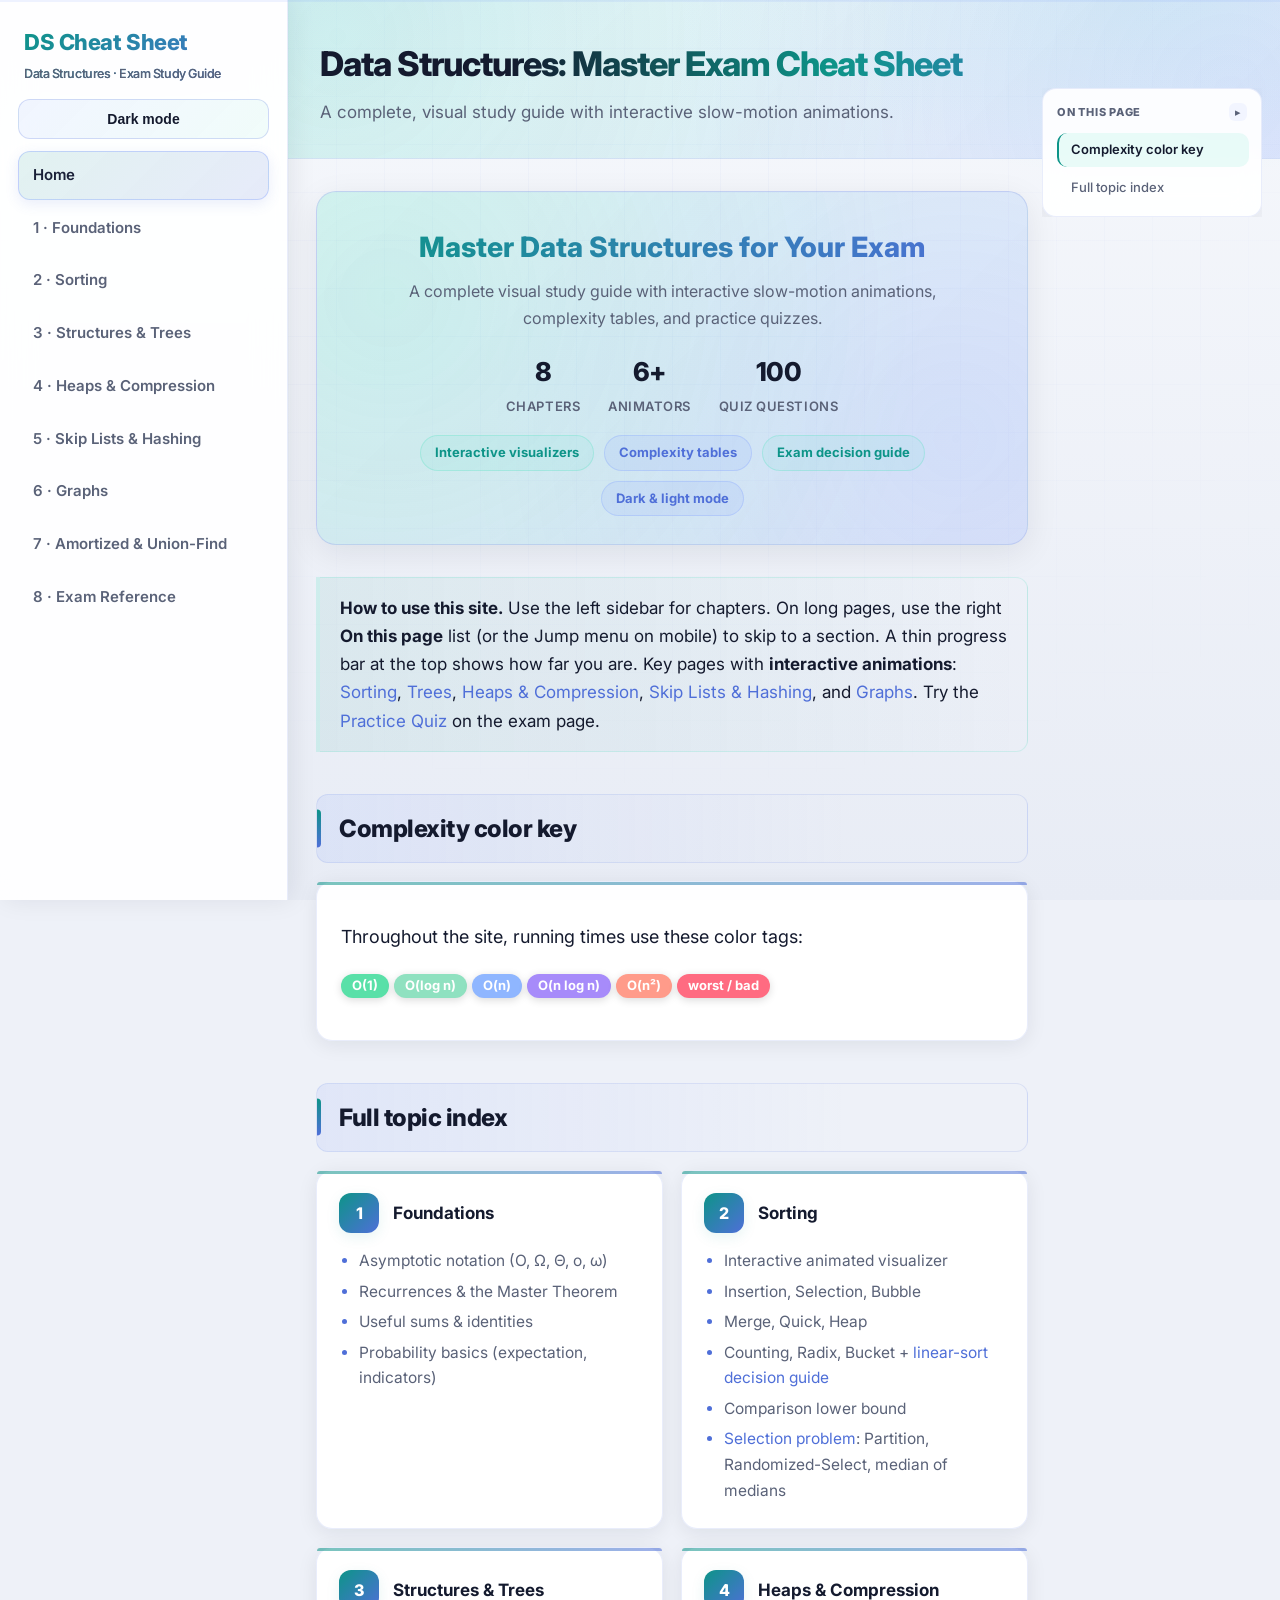
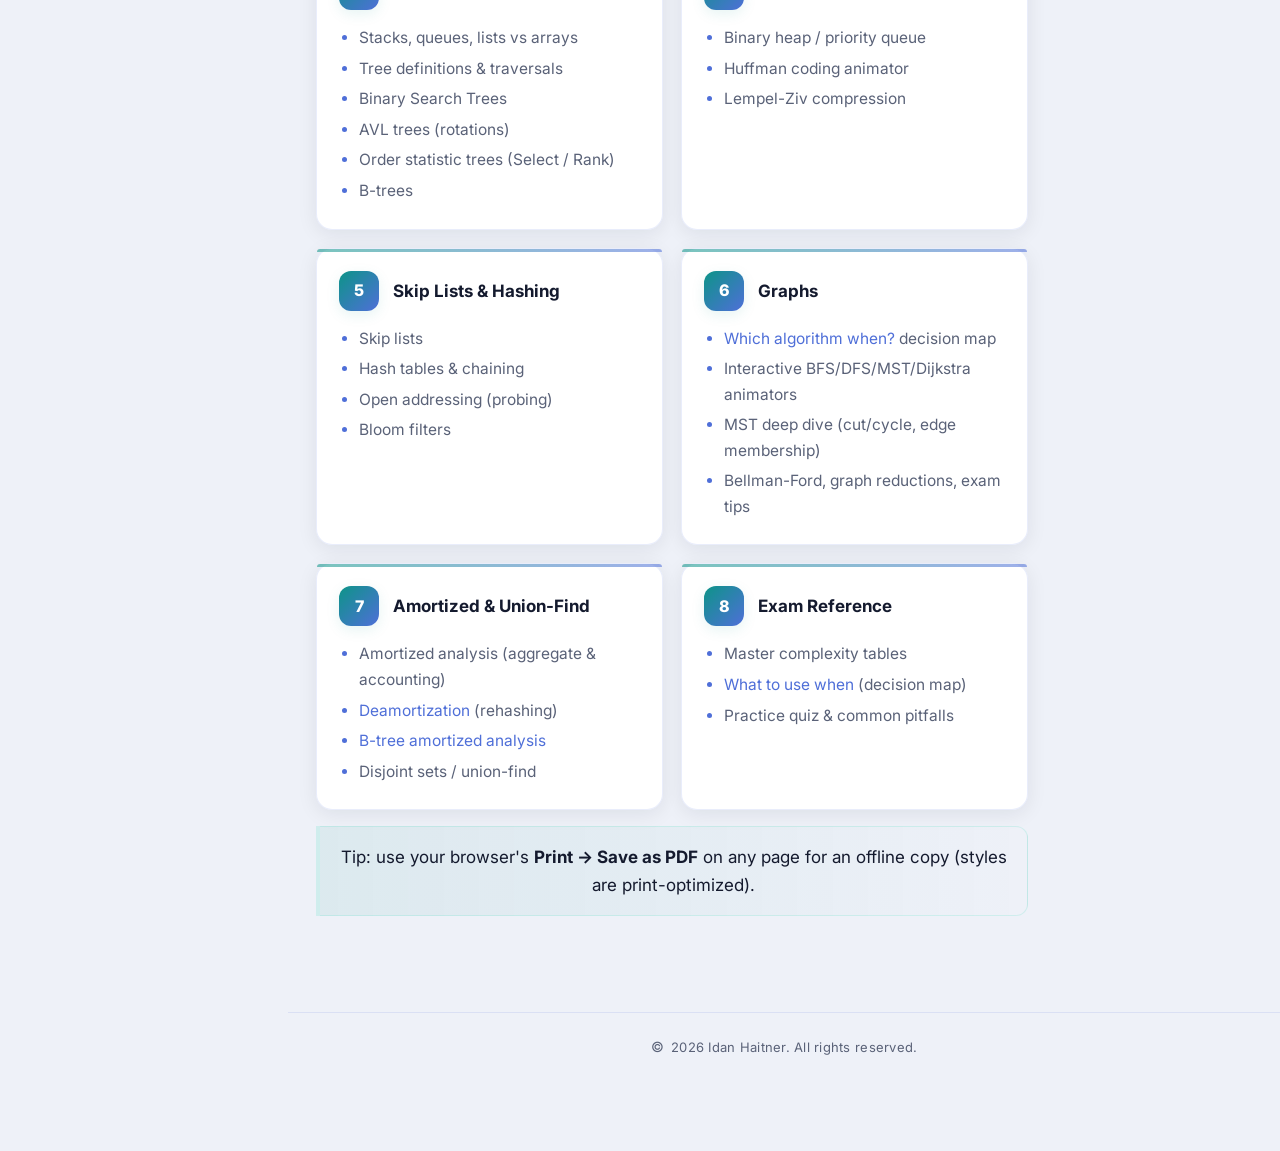
==== commit edac49b0: "Expand exam decision map, selection animators, and OST Rank clarity. Add a what-to-use-when flowchar" ====
--- a/index.html
+++ b/index.html
@@ -4,7 +4,7 @@
 <meta charset="UTF-8">
 <meta name="viewport" content="width=device-width, initial-scale=1.0">
 <title>DS Cheat Sheet: Home</title>
-<link rel="stylesheet" href="assets/style.css?v=20260712tocgroups">
+<link rel="stylesheet" href="assets/style.css?v=20260712dsmap">
 <script src="assets/theme.js?v=20260712tocmanual"></script>
 </head>
 <body>
@@ -165,7 +165,7 @@
         </div>
         <ul>
           <li>Master complexity tables</li>
-          <li>"Which structure?" decision guide</li>
+          <li><a href="08-exam.html#decision">What to use when</a> (decision map)</li>
           <li>Practice quiz &amp; common pitfalls</li>
         </ul>
       </div>
--- a/assets/style.css
+++ b/assets/style.css
@@ -1489,6 +1489,11 @@
   border: 1px solid var(--line);
   overflow: hidden;
 }
+.viz-bars.has-ptrs {
+  height: 258px;
+  padding-bottom: 28px;
+  overflow: visible;
+}
 .viz-bar {
   flex: 1;
   border-radius: 5px 5px 0 0;
@@ -1502,8 +1507,108 @@
   font-weight: 700;
   padding-top: 3px;
   transition: height 0.18s ease, background 0.12s, border-color 0.12s;
+  position: relative;
   min-width: 14px;
 }
+.viz-bar-val { position: relative; z-index: 1; }
+.viz-bar-ghost {
+  flex: 0 0 28px;
+  align-self: flex-end;
+  height: 28px;
+  position: relative;
+}
+.viz-ptrs {
+  position: absolute;
+  left: 50%;
+  bottom: -22px;
+  transform: translateX(-50%);
+  display: flex;
+  gap: 3px;
+  z-index: 2;
+  pointer-events: none;
+}
+.viz-ptr {
+  font-family: "JetBrains Mono", "Fira Code", Consolas, monospace;
+  font-size: 11px;
+  font-weight: 800;
+  line-height: 1;
+  padding: 3px 5px;
+  border-radius: 5px;
+  border: 1px solid transparent;
+  white-space: nowrap;
+}
+.viz-bar-ghost .viz-ptr {
+  position: absolute;
+  left: 50%;
+  bottom: 2px;
+  transform: translateX(-50%);
+}
+.viz-ptr-i {
+  background: #1a5c52;
+  border-color: #57e0c0;
+  color: #9ff5e0;
+}
+.viz-ptr-j {
+  background: #2a3f8a;
+  border-color: #8fb6ff;
+  color: #cfe0ff;
+}
+.viz-ptr-min,
+.viz-ptr-key,
+.viz-ptr-med {
+  background: #4a2a6b;
+  border-color: #c39bff;
+  color: #ecd9ff;
+}
+.viz-ptr-k,
+.viz-ptr-mid,
+.viz-ptr-lo,
+.viz-ptr-hi,
+.viz-ptr-e {
+  background: #3a4558;
+  border-color: #9aa8c4;
+  color: #e2e8f4;
+}
+.viz-ptr-pivot,
+.viz-ptr-p {
+  background: #6b2438;
+  border-color: #ff6b81;
+  color: #ffd0d8;
+}
+[data-theme="light"] .viz-ptr-i {
+  background: #d8f5ef;
+  border-color: #2a8f7c;
+  color: #0f5c50;
+}
+[data-theme="light"] .viz-ptr-j {
+  background: #e0e8ff;
+  border-color: #3f5bd6;
+  color: #1e3a8a;
+}
+[data-theme="light"] .viz-ptr-min,
+[data-theme="light"] .viz-ptr-key,
+[data-theme="light"] .viz-ptr-med {
+  background: #f0e6ff;
+  border-color: #7a3fb3;
+  color: #4c1d95;
+}
+[data-theme="light"] .viz-ptr-k,
+[data-theme="light"] .viz-ptr-mid,
+[data-theme="light"] .viz-ptr-lo,
+[data-theme="light"] .viz-ptr-hi,
+[data-theme="light"] .viz-ptr-e {
+  background: #eef2f7;
+  border-color: #64748b;
+  color: #334155;
+}
+[data-theme="light"] .viz-ptr-pivot,
+[data-theme="light"] .viz-ptr-p {
+  background: #ffe0e6;
+  border-color: #b34a63;
+  color: #8b1e36;
+}
+.viz-bar.le { background: linear-gradient(180deg, #3fb3a0, #2a8f7c); border-color: #57e0c0; color: #eafff8; }
+.viz-bar.gt { background: linear-gradient(180deg, #7a6bb8, #5c4f96); border-color: #a78bfa; color: #fff; }
 .viz-bar.cmp { background: linear-gradient(180deg, #5b78ea, #3f5bd6); border-color: #8fb6ff; color: #fff; }
 .viz-bar.active {
   background: linear-gradient(180deg, var(--active-bg1), var(--active-bg2));
@@ -1540,11 +1645,18 @@
   margin-top: 10px;
 }
 .viz-panel b { color: var(--accent2); }
-.viz-main { display: flex; gap: 16px; align-items: stretch; }
-.viz-main .viz-bars { flex: 3 1 0; min-width: 0; }
+.viz-main {
+  display: flex;
+  flex-direction: column;
+  gap: 12px;
+  align-items: stretch;
+}
+.viz-main .viz-bars { flex: none; width: 100%; min-width: 0; }
 .viz-code {
-  flex: 2 1 0;
-  min-width: 280px;
+  flex: none;
+  width: 100%;
+  min-width: 0;
+  max-height: 280px;
   background: var(--viz-code-bg);
   border: 1px solid var(--line);
   border-left: 4px solid var(--accent);
@@ -1610,13 +1722,9 @@
 [data-theme="light"] .viz-code .ln .cm { color: #64748b; }
 .viz-code .ln.active .kw,
 .viz-code .ln.active .cm { color: inherit; }
-@media (max-width: 820px) {
-  .viz-main { flex-direction: column; }
-  .viz-main .viz-bars { flex: none; width: 100%; }
-  .viz-code { min-width: 0; flex: none; width: 100%; }
-}
 .sl-stage {
-  flex: 3.5 1 0;
+  flex: none;
+  width: 100%;
   min-width: 0;
   min-height: 0;
   background: var(--viz-bg);
@@ -1629,12 +1737,14 @@
   justify-content: center;
 }
 .sl-stage svg { display: block; width: 100%; height: auto; max-height: 270px; }
-.sl-viz-main { display: flex; gap: 14px; align-items: stretch; margin: 10px 0; }
-.sl-viz-main .viz-code { flex: 1.75 1 0; min-width: 250px; }
-@media (max-width: 820px) {
-  .sl-viz-main { flex-direction: column; }
-  .sl-stage, .sl-viz-main .viz-code { flex: none; width: 100%; min-width: 0; }
-}
+.sl-viz-main {
+  display: flex;
+  flex-direction: column;
+  gap: 12px;
+  align-items: stretch;
+  margin: 10px 0;
+}
+.sl-viz-main .viz-code { flex: none; width: 100%; min-width: 0; }
 
 .backtop {
   position: fixed;
@@ -2284,6 +2394,102 @@
   .read-progress, .docs-toc, .docs-toc-mobile, .backtop { display: none !important; }
 }
 
+/* —— DS decision map (exam §8.2) —— */
+.ds-map {
+  margin: 10px 0 22px;
+  padding: 14px 14px 6px;
+  border: 1px solid var(--line);
+  border-radius: 12px;
+  background: rgba(60, 80, 140, 0.04);
+}
+.ds-q {
+  display: inline-block;
+  margin: 4px 0 10px;
+  padding: 8px 12px;
+  border-radius: 8px;
+  border: 1px solid var(--line-strong);
+  background: var(--card);
+  font-size: 14.5px;
+  font-weight: 650;
+  line-height: 1.35;
+}
+.ds-branches {
+  display: grid;
+  grid-template-columns: repeat(auto-fit, minmax(200px, 1fr));
+  gap: 12px;
+  margin: 0 0 8px;
+  padding-left: 8px;
+  border-left: 2px solid var(--line);
+}
+.ds-branches--flat {
+  border-left: none;
+  padding-left: 0;
+  grid-template-columns: repeat(auto-fit, minmax(220px, 1fr));
+}
+.ds-branch {
+  min-width: 0;
+}
+.ds-edge {
+  display: inline-block;
+  margin-bottom: 8px;
+  padding: 3px 9px;
+  border-radius: 999px;
+  font-size: 12px;
+  font-weight: 700;
+  color: var(--accent2);
+  background: rgba(60, 80, 140, 0.08);
+  border: 1px solid var(--line);
+}
+.ds-leaf {
+  display: flex;
+  flex-direction: column;
+  gap: 4px;
+  padding: 10px 12px;
+  border-radius: 10px;
+  border: 1px solid var(--line);
+  border-left: 4px solid var(--accent);
+  background: var(--card);
+  font-size: 14.5px;
+  font-weight: 700;
+  line-height: 1.35;
+  color: var(--ink);
+  text-decoration: none;
+}
+a.ds-leaf:hover { border-color: var(--accent); }
+.ds-leaf span {
+  font-size: 12.5px;
+  font-weight: 500;
+  color: var(--muted);
+  line-height: 1.4;
+}
+.ds-leaf code { font-size: 12px; }
+.ds-catalog {
+  display: grid;
+  grid-template-columns: repeat(auto-fill, minmax(200px, 1fr));
+  gap: 10px;
+}
+a.ds-cat {
+  display: flex;
+  flex-direction: column;
+  gap: 4px;
+  padding: 10px 12px;
+  border-radius: 10px;
+  border: 1px solid var(--line);
+  background: var(--card);
+  text-decoration: none;
+  color: var(--ink);
+  transition: border-color 0.12s, transform 0.12s;
+}
+a.ds-cat:hover {
+  border-color: var(--accent);
+  transform: translateY(-1px);
+}
+a.ds-cat b { font-size: 14px; }
+a.ds-cat span { font-size: 12.5px; color: var(--muted); line-height: 1.35; }
+@media (max-width: 700px) {
+  .ds-branches { grid-template-columns: 1fr; }
+}
+
 @media print {
   body { background: #fff; color: #000; font-size: 12px; }
   .sidebar, .backtop, .menu-toggle, .viz-controls, .theme-toggle, .quiz-overlay { display: none; }
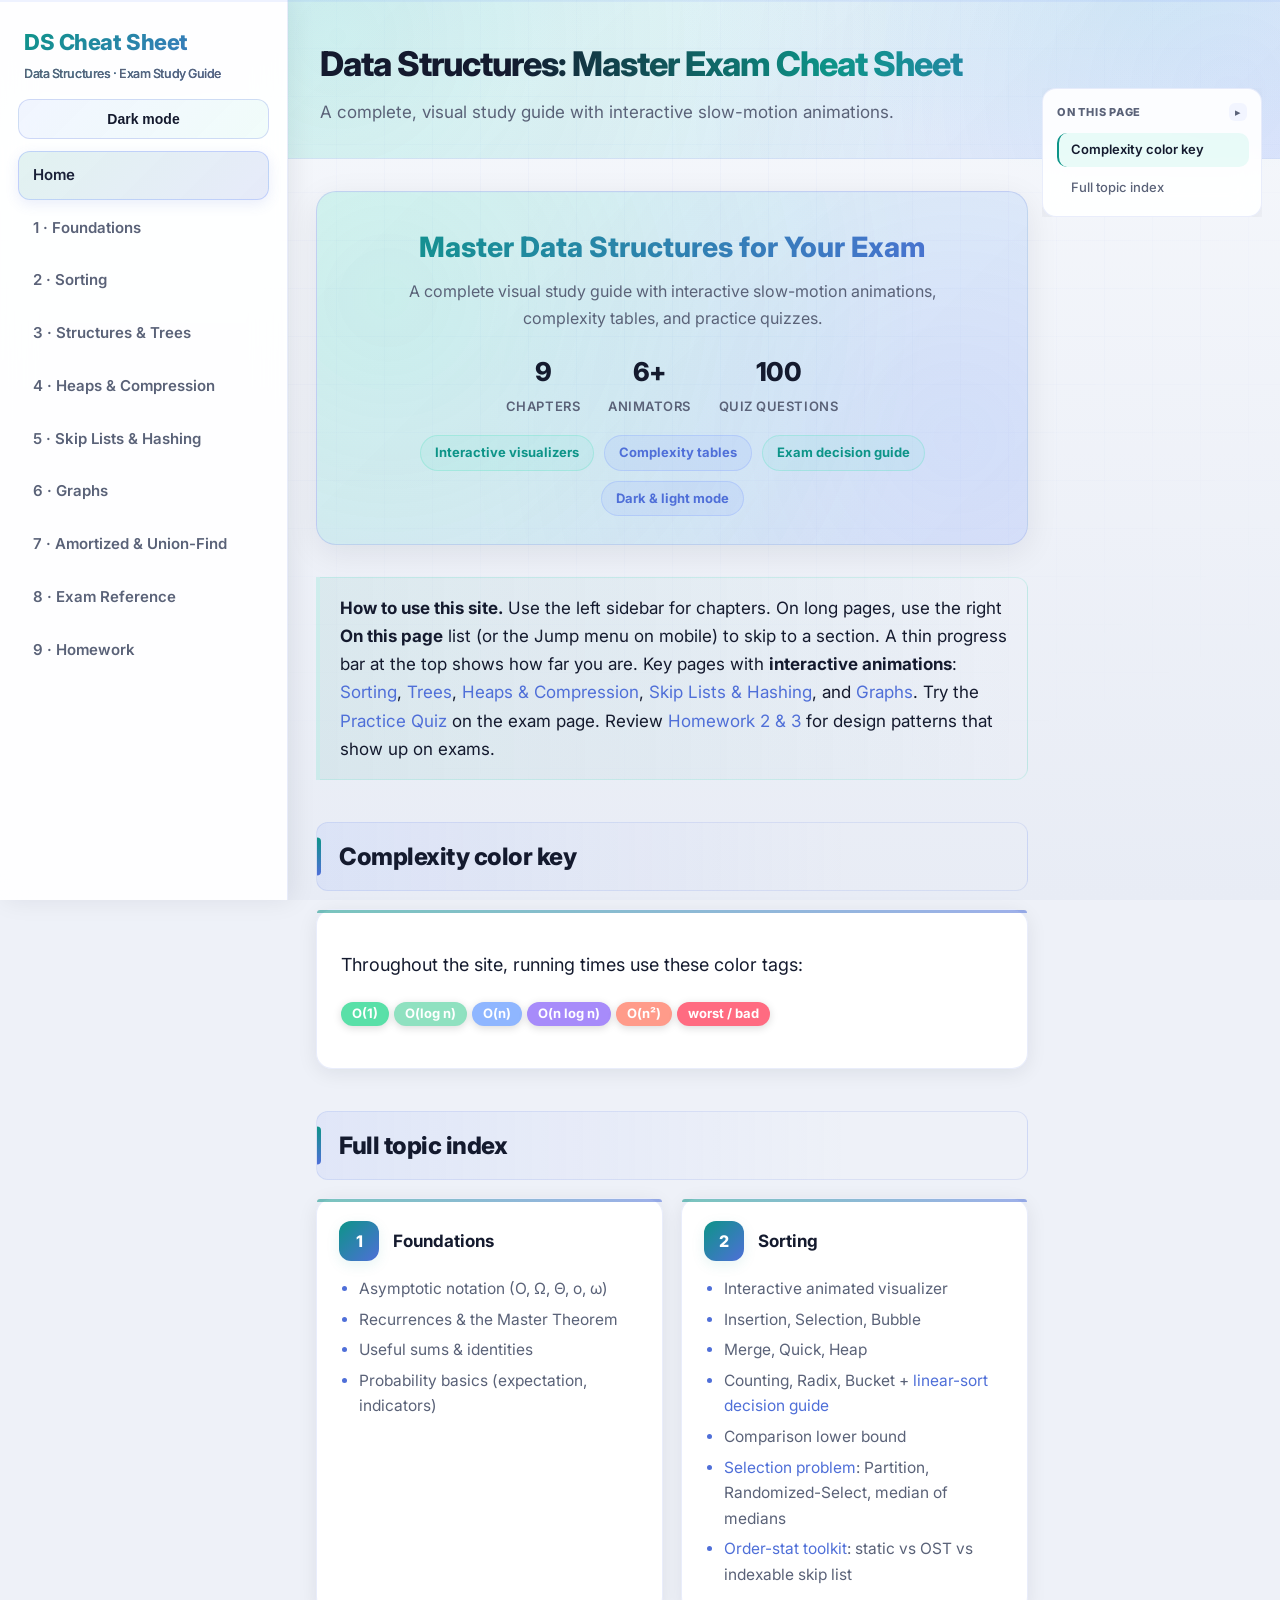
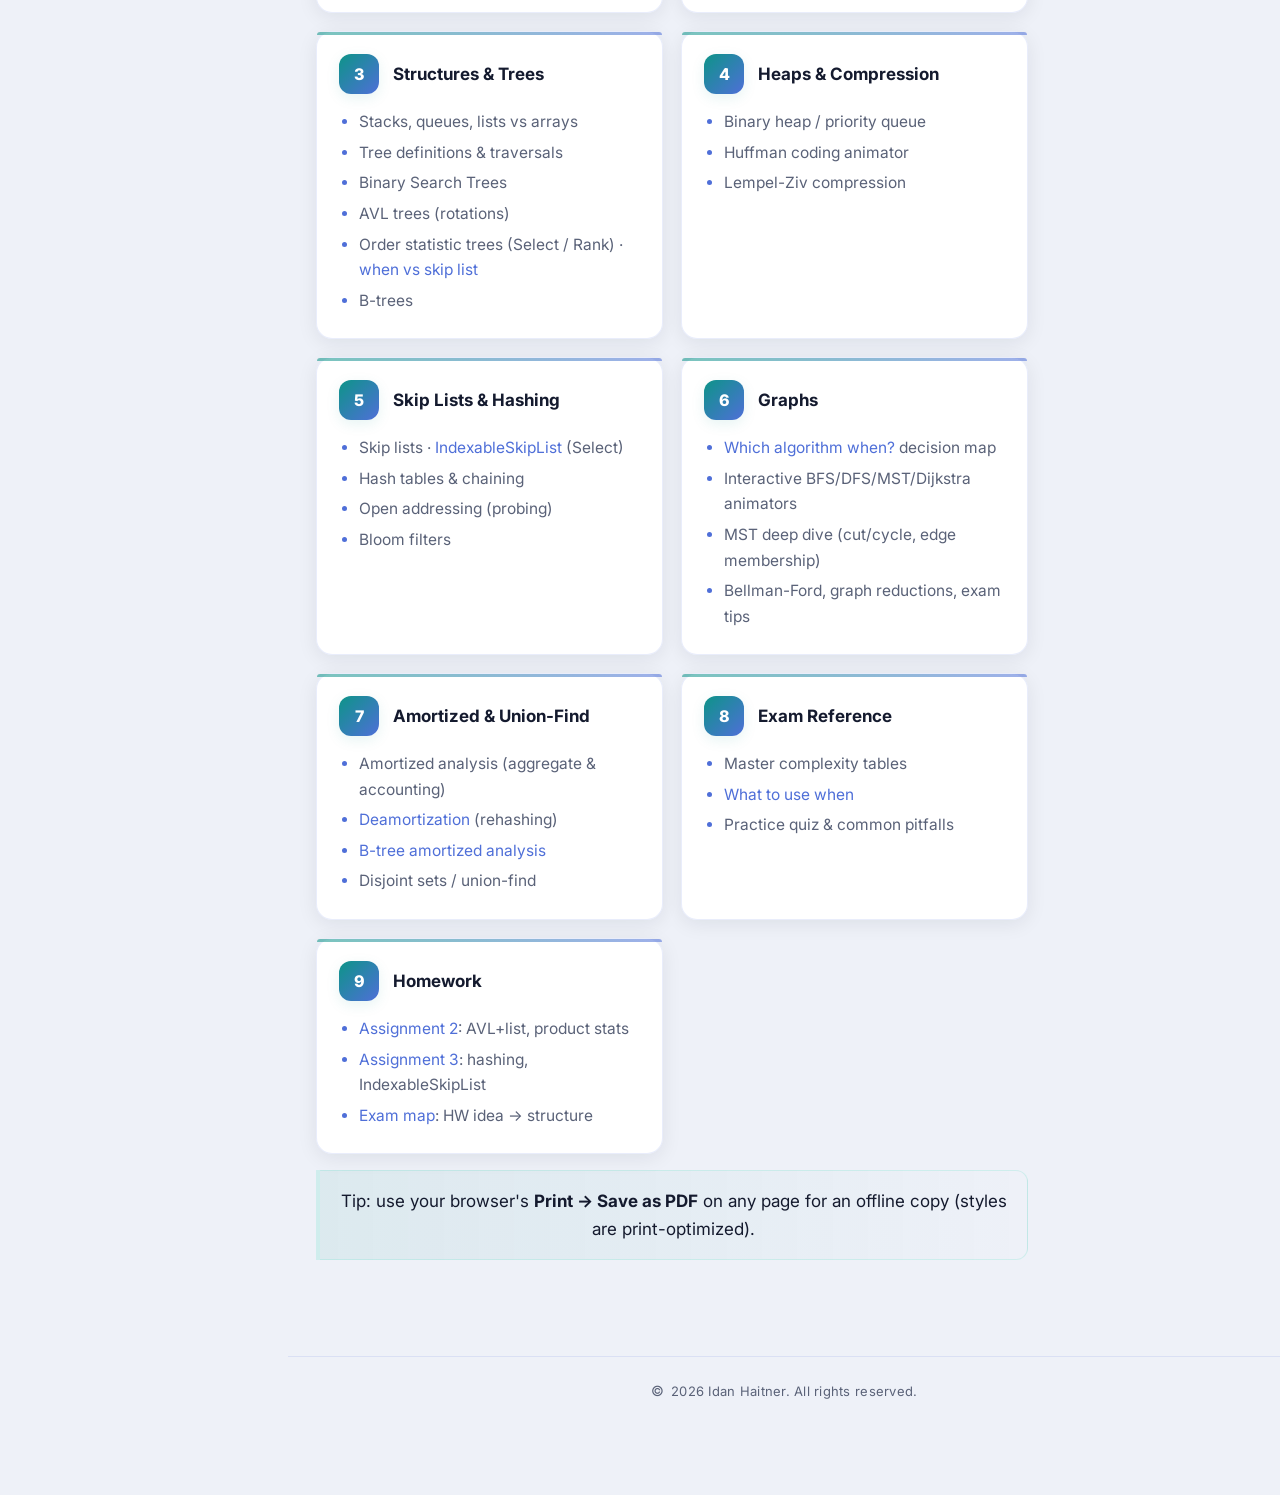
==== commit d795758f: "Expand cheat sheet: DFS edges, IndexableSkipList, homework page. Add forward/cross DFS animation, Hu" ====
--- a/index.html
+++ b/index.html
@@ -4,7 +4,7 @@
 <meta charset="UTF-8">
 <meta name="viewport" content="width=device-width, initial-scale=1.0">
 <title>DS Cheat Sheet: Home</title>
-<link rel="stylesheet" href="assets/style.css?v=20260712dsmap">
+<link rel="stylesheet" href="assets/style.css?v=20260712dictdown">
 <script src="assets/theme.js?v=20260712tocmanual"></script>
 </head>
 <body>
@@ -22,6 +22,7 @@
     <a href="06-graphs.html">6 · Graphs</a>
     <a href="07-advanced.html">7 · Amortized &amp; Union-Find</a>
     <a href="08-exam.html">8 · Exam Reference</a>
+    <a href="09-assignments.html">9 · Homework</a>
   </nav>
 </aside>
 <main class="content">
@@ -35,7 +36,7 @@
         <h2>Master Data Structures for Your Exam</h2>
         <p>A complete visual study guide with interactive slow-motion animations, complexity tables, and practice quizzes.</p>
         <div class="hero-stats">
-          <span class="hero-stat"><b>8</b>chapters</span>
+          <span class="hero-stat"><b>9</b>chapters</span>
           <span class="hero-stat"><b>6+</b>animators</span>
           <span class="hero-stat"><b>100</b>quiz questions</span>
         </div>
@@ -53,7 +54,7 @@
       Key pages with <b>interactive animations</b>:
       <a href="02-sorting.html">Sorting</a>, <a href="03-trees.html">Trees</a>, <a href="04-heaps.html">Heaps &amp; Compression</a>,
       <a href="05-hashing.html">Skip Lists &amp; Hashing</a>, and <a href="06-graphs.html">Graphs</a>.
-      Try the <a href="08-exam.html#quiz">Practice Quiz</a> on the exam page.
+      Try the <a href="08-exam.html#quiz">Practice Quiz</a> on the exam page. Review <a href="09-assignments.html">Homework 2 &amp; 3</a> for design patterns that show up on exams.
     </div>
 
     <h2 class="section">Complexity color key</h2>
@@ -95,6 +96,7 @@
           <li>Counting, Radix, Bucket + <a href="02-sorting.html#linear-sorting">linear-sort decision guide</a></li>
           <li>Comparison lower bound</li>
           <li><a href="02-sorting.html#selection-problem">Selection problem</a>: Partition, Randomized-Select, median of medians</li>
+          <li><a href="02-sorting.html#order-stat-toolkit">Order-stat toolkit</a>: static vs OST vs indexable skip list</li>
         </ul>
       </div>
       <div class="card topic-card">
@@ -107,7 +109,7 @@
           <li>Tree definitions &amp; traversals</li>
           <li>Binary Search Trees</li>
           <li>AVL trees (rotations)</li>
-          <li>Order statistic trees (Select / Rank)</li>
+          <li>Order statistic trees (Select / Rank) · <a href="03-trees.html#ost">when vs skip list</a></li>
           <li>B-trees</li>
         </ul>
       </div>
@@ -128,7 +130,7 @@
           <h4><a href="05-hashing.html">Skip Lists &amp; Hashing</a></h4>
         </div>
         <ul>
-          <li>Skip lists</li>
+          <li>Skip lists · <a href="05-hashing.html#indexable-skiplist">IndexableSkipList</a> (Select)</li>
           <li>Hash tables &amp; chaining</li>
           <li>Open addressing (probing)</li>
           <li>Bloom filters</li>
@@ -165,8 +167,19 @@
         </div>
         <ul>
           <li>Master complexity tables</li>
-          <li><a href="08-exam.html#decision">What to use when</a> (decision map)</li>
+          <li><a href="08-exam.html#decision">What to use when</a></li>
           <li>Practice quiz &amp; common pitfalls</li>
+        </ul>
+      </div>
+      <div class="card topic-card">
+        <div class="topic-card-head">
+          <span class="topic-num">9</span>
+          <h4><a href="09-assignments.html">Homework</a></h4>
+        </div>
+        <ul>
+          <li><a href="09-assignments.html#hw2">Assignment 2</a>: AVL+list, product stats</li>
+          <li><a href="09-assignments.html#hw3">Assignment 3</a>: hashing, IndexableSkipList</li>
+          <li><a href="09-assignments.html#hw-exam">Exam map</a>: HW idea → structure</li>
         </ul>
       </div>
     </div>
--- a/assets/style.css
+++ b/assets/style.css
@@ -793,6 +793,63 @@
   border-left-width: 4px;
 }
 
+/* §8.3 exam ask tip cards */
+.exam-ask-lead {
+  margin: -4px 0 16px;
+  color: var(--muted);
+  font-size: 14.5px;
+  line-height: 1.45;
+}
+.exam-ask {
+  display: grid;
+  grid-template-columns: repeat(2, minmax(0, 1fr));
+  gap: 12px;
+  margin: 0 0 28px;
+}
+.exam-ask-item {
+  padding: 14px 16px 15px;
+  border-radius: 10px;
+  border: 1px solid var(--line);
+  background: rgba(79, 111, 216, 0.04);
+}
+.exam-ask-item h5 {
+  margin: 0 0 7px;
+  font-size: 13.5px;
+  font-weight: 800;
+  letter-spacing: 0.01em;
+  color: var(--accent2, var(--accent));
+}
+.exam-ask-item p {
+  margin: 0;
+  font-size: 13.5px;
+  line-height: 1.5;
+  color: var(--ink);
+}
+.exam-ask-item a { font-weight: 600; }
+.exam-ask-item em { font-style: italic; color: var(--muted); }
+.exam-pitfalls {
+  font-size: 14.5px;
+}
+.exam-pitfalls ul {
+  margin: 0;
+  padding-left: 18px;
+  columns: 2;
+  column-gap: 28px;
+}
+.exam-pitfalls li {
+  margin: 0 0 8px;
+  break-inside: avoid;
+  line-height: 1.4;
+}
+[data-theme="light"] .exam-ask-item {
+  background: #f8faff;
+  border-color: #e2e8f0;
+}
+@media (max-width: 720px) {
+  .exam-ask { grid-template-columns: 1fr; }
+  .exam-pitfalls ul { columns: 1; }
+}
+
 ul, ol { margin: 10px 0; padding-left: 24px; }
 li { margin: 6px 0; }
 hr { border: none; border-top: 1px solid var(--line); margin: 24px 0; }
@@ -1736,7 +1793,22 @@
   align-items: center;
   justify-content: center;
 }
-.sl-stage svg { display: block; width: 100%; height: auto; max-height: 270px; }
+.sl-stage svg { display: block; width: 100%; height: auto; max-height: 280px; }
+#sl-viz-stage.sl-stage,
+#isl-viz-stage.sl-stage {
+  background: #f8fafc;
+  border-radius: 12px;
+  padding: 16px 12px;
+}
+[data-theme="dark"] #sl-viz-stage.sl-stage,
+[data-theme="dark"] #isl-viz-stage.sl-stage {
+  background: var(--viz-bg);
+}
+#isl-viz-panel.viz-panel {
+  margin-top: 6px;
+  font-size: 14px;
+  color: var(--muted);
+}
 .sl-viz-main {
   display: flex;
   flex-direction: column;
@@ -2394,100 +2466,1178 @@
   .read-progress, .docs-toc, .docs-toc-mobile, .backtop { display: none !important; }
 }
 
-/* —— DS decision map (exam §8.2) —— */
-.ds-map {
-  margin: 10px 0 22px;
-  padding: 14px 14px 6px;
-  border: 1px solid var(--line);
-  border-radius: 12px;
-  background: rgba(60, 80, 140, 0.04);
-}
-.ds-q {
-  display: inline-block;
-  margin: 4px 0 10px;
-  padding: 8px 12px;
-  border-radius: 8px;
-  border: 1px solid var(--line-strong);
-  background: var(--card);
-  font-size: 14.5px;
-  font-weight: 650;
-  line-height: 1.35;
-}
-.ds-branches {
-  display: grid;
-  grid-template-columns: repeat(auto-fit, minmax(200px, 1fr));
-  gap: 12px;
-  margin: 0 0 8px;
-  padding-left: 8px;
-  border-left: 2px solid var(--line);
-}
-.ds-branches--flat {
-  border-left: none;
-  padding-left: 0;
-  grid-template-columns: repeat(auto-fit, minmax(220px, 1fr));
-}
-.ds-branch {
-  min-width: 0;
-}
-.ds-edge {
-  display: inline-block;
-  margin-bottom: 8px;
-  padding: 3px 9px;
-  border-radius: 999px;
-  font-size: 12px;
-  font-weight: 700;
-  color: var(--accent2);
-  background: rgba(60, 80, 140, 0.08);
-  border: 1px solid var(--line);
-}
-.ds-leaf {
+/* —— What to use when: decision flowcharts (§8.2) —— */
+
+/* Shared downward yes/no tree (Dictionary + Sorting + Compression) */
+.fc-tree {
+  --fc-line: var(--line-strong);
   display: flex;
   flex-direction: column;
+  align-items: center;
+  width: 100%;
+  margin: 8px 0 36px;
+  padding: 12px 8px 16px;
+  overflow-x: auto;
+}
+.fc-tree .fc-box {
+  display: flex;
+  flex-direction: column;
+  align-items: center;
+  justify-content: center;
   gap: 4px;
-  padding: 10px 12px;
-  border-radius: 10px;
-  border: 1px solid var(--line);
-  border-left: 4px solid var(--accent);
-  background: var(--card);
-  font-size: 14.5px;
+  min-width: 140px;
+  max-width: 200px;
+  padding: 12px 14px;
+  text-align: center;
+  font-size: 13.5px;
   font-weight: 700;
   line-height: 1.35;
   color: var(--ink);
-  text-decoration: none;
-}
-a.ds-leaf:hover { border-color: var(--accent); }
-.ds-leaf span {
-  font-size: 12.5px;
+  background: var(--card);
+  border-radius: 10px;
+  box-sizing: border-box;
+  position: relative;
+  z-index: 1;
+}
+.fc-tree .fc-box span {
+  display: block;
+  font-size: 11.5px;
   font-weight: 500;
   color: var(--muted);
-  line-height: 1.4;
-}
-.ds-leaf code { font-size: 12px; }
-.ds-catalog {
+  line-height: 1.35;
+}
+.fc-tree .fc-box a { color: inherit; text-decoration: none; }
+.fc-tree .fc-box a:hover { color: var(--accent2); }
+.fc-tree .fc-start {
+  border-radius: 999px;
+  min-width: 96px;
+  max-width: none;
+  padding: 9px 22px;
+  font-size: 13px;
+  letter-spacing: 0.02em;
+  background: rgba(79, 111, 216, 0.1);
+  border: 2px solid var(--accent);
+}
+.fc-tree .fc-q {
+  border: 2px solid var(--accent);
+  background: rgba(79, 111, 216, 0.1);
+  border-radius: 10px;
+  box-shadow: 0 0 0 3px rgba(79, 111, 216, 0.08);
+}
+.fc-tree .fc-out {
+  border: 1.5px solid rgba(63, 179, 122, 0.55);
+  border-left: 4px solid #2f9e68;
+  background: rgba(63, 179, 122, 0.1);
+  border-radius: 10px;
+}
+.fc-tree .fc-code,
+.fc-code {
+  display: inline-block;
+  padding: 1px 6px;
+  margin-left: 2px;
+  font-size: 11px;
+  font-weight: 700;
+  font-family: ui-monospace, SFMono-Regular, Menlo, Consolas, monospace;
+  color: #b45309;
+  background: rgba(245, 158, 11, 0.14);
+  border: 1px solid rgba(245, 158, 11, 0.35);
+  border-radius: 4px;
+  vertical-align: baseline;
+}
+
+.fc-tree-v {
+  position: relative;
+  width: 2px;
+  height: 32px;
+  flex: 0 0 32px;
+  background: var(--fc-line);
+  margin: 0;
+  z-index: 0;
+}
+.fc-tree-v-sm {
+  height: 22px;
+  flex-basis: 22px;
+}
+.fc-tree-v::after {
+  content: '';
+  position: absolute;
+  left: 50%;
+  bottom: -1px;
+  transform: translateX(-50%);
+  border-left: 5px solid transparent;
+  border-right: 5px solid transparent;
+  border-top: 6px solid var(--fc-line);
+}
+
+/*
+  Fork geometry: legs span FULL fork width (2 equal columns).
+  Bar is 50% wide & centered → runs exactly from left-col center to right-col center.
+*/
+.fc-tree-fork {
+  display: flex;
+  flex-direction: column;
+  align-items: center;
+  width: min(100%, 580px);
+  margin-top: 4px;
+  gap: 0;
+}
+.fc-tree-fork-wide {
+  width: min(100%, 820px);
+}
+.fc-tree-bar {
+  width: 50%;
+  height: 2px;
+  flex: 0 0 2px;
+  background: var(--fc-line);
+  align-self: center;
+}
+.fc-tree-legs {
   display: grid;
-  grid-template-columns: repeat(auto-fill, minmax(200px, 1fr));
-  gap: 10px;
-}
-a.ds-cat {
+  grid-template-columns: minmax(0, 1fr) minmax(0, 1fr);
+  width: 100%;
+  column-gap: 0;
+  align-items: start;
+}
+.fc-tree-leg {
   display: flex;
   flex-direction: column;
+  align-items: center;
+  min-width: 0;
+  padding: 0 24px; /* visual gap without breaking bar ↔ column-center math */
+}
+.fc-tree-leg::before {
+  content: '';
+  width: 2px;
+  height: 14px;
+  background: var(--fc-line);
+  flex: 0 0 14px;
+}
+.fc-tree-leg > .fc-lbl {
+  margin: 4px 0 2px;
+  position: relative;
+  z-index: 2;
+  box-shadow: 0 0 0 4px var(--card);
+}
+.fc-tree-leg > .fc-box {
+  width: 100%;
+  max-width: 190px;
+}
+/* Nested fork inside a leg: keep roomy, don't shrink under 360px */
+.fc-tree-leg > .fc-tree-fork {
+  width: 100%;
+  min-width: min(100%, 360px);
+  max-width: 440px;
+  margin-top: 10px;
+}
+.fc-tree-leg > .fc-tree-fork > .fc-tree-legs {
+  column-gap: 0;
+}
+.fc-tree-leg > .fc-tree-fork .fc-tree-leg {
+  padding: 0 16px;
+}
+
+/* Sorting yes-branch: 2×2 case grid under one parent */
+.fc-sort-cases {
+  display: grid;
+  grid-template-columns: 1fr 1fr;
+  gap: 20px 24px;
+  width: 100%;
+  max-width: 400px;
+  margin-top: 8px;
+  padding-top: 14px;
+  position: relative;
+}
+.fc-sort-cases::before {
+  content: '';
+  position: absolute;
+  top: 0;
+  left: 25%;
+  right: 25%;
+  height: 2px;
+  background: var(--fc-line);
+}
+.fc-sort-case {
+  display: flex;
+  flex-direction: column;
+  align-items: center;
+  position: relative;
+  padding-top: 12px;
+}
+.fc-sort-case::before {
+  content: '';
+  position: absolute;
+  top: 0;
+  left: 50%;
+  transform: translateX(-50%);
+  width: 2px;
+  height: 12px;
+  background: var(--fc-line);
+}
+.fc-sort-case .fc-box {
+  width: 100%;
+  max-width: 168px;
+}
+
+.fc-banner {
+  width: 100%;
+  box-sizing: border-box;
+  margin: 4px 0 28px;
+  padding: 14px 18px;
+  border-radius: 10px;
+  line-height: 1.5;
+}
+
+[data-theme="light"] .fc-tree .fc-q { background: #eef2ff; }
+[data-theme="light"] .fc-tree .fc-out {
+  background: #f0fdf4;
+  border-color: #86efac;
+  border-left-color: #16a34a;
+}
+[data-theme="light"] .fc-tree .fc-start { background: #eef2ff; }
+[data-theme="light"] .fc-code {
+  color: #92400e;
+  background: #fffbeb;
+  border-color: #fcd34d;
+}
+[data-theme="light"] .fc-tree-leg > .fc-lbl {
+  box-shadow: 0 0 0 4px var(--card, #fff);
+}
+
+@media (max-width: 720px) {
+  .fc-tree-fork,
+  .fc-tree-fork-wide { width: 100%; }
+  .fc-tree-leg { padding: 0 10px; }
+  .fc-sort-cases {
+    grid-template-columns: 1fr;
+    max-width: 200px;
+  }
+  .fc-sort-cases::before { display: none; }
+  .fc-sort-case::before { display: none; }
+  .fc-tree .fc-box { font-size: 12.5px; }
+}
+
+/* Dictionary / ordered set — center spine (no nested half-width forks) */
+.fc-dict {
+  --fc-spine-w: 210px;
+  --fc-leaf-w: 190px;
+  --fc-gap: 12px;
+  --fc-line: var(--line-strong);
+  display: flex;
+  flex-direction: column;
+  align-items: center;
+  width: 100%;
+  margin: 8px 0 24px;
+  padding: 14px 10px 12px;
+  overflow-x: auto;
+}
+.fc-dict-row {
+  display: grid;
+  grid-template-columns: minmax(var(--fc-leaf-w), 1fr) var(--fc-spine-w) minmax(var(--fc-leaf-w), 1fr);
+  width: min(100%, 760px);
+  align-items: center;
+  column-gap: var(--fc-gap);
+}
+.fc-dict-c {
+  display: flex;
+  flex-direction: column;
+  align-items: center;
+  justify-content: center;
+  width: var(--fc-spine-w);
+  justify-self: center;
+}
+.fc-dict-c .fc-box {
+  width: 100%;
+  max-width: var(--fc-spine-w);
+  min-width: 0;
+}
+.fc-dict-l,
+.fc-dict-r {
+  display: flex;
+  align-items: center;
+  min-width: 0;
+  min-height: 1px;
+}
+.fc-dict-l { justify-content: flex-end; }
+.fc-dict-r { justify-content: flex-start; }
+
+.fc-dict-branch {
+  display: flex;
+  flex-direction: row;
+  align-items: center;
+  gap: 0;
+  max-width: 100%;
+}
+.fc-dict-branch-left {
+  justify-content: flex-end;
+}
+.fc-dict-branch .fc-out {
+  flex: 0 1 var(--fc-leaf-w);
+  width: var(--fc-leaf-w);
+  max-width: var(--fc-leaf-w);
+  min-width: 0;
+}
+.fc-dict-hline {
+  display: block;
+  width: 20px;
+  height: 2px;
+  flex: 0 0 20px;
+  background: var(--fc-line);
+}
+.fc-dict-hline-short {
+  width: 10px;
+  flex-basis: 10px;
+}
+.fc-dict-branch .fc-lbl {
+  flex: 0 0 auto;
+  margin: 0;
+  position: relative;
+  z-index: 2;
+  box-shadow: 0 0 0 4px var(--card);
+}
+
+.fc-dict-vconn {
+  min-height: 48px;
+}
+.fc-dict-vconn .fc-dict-c {
+  gap: 8px;
+  padding: 6px 0;
+}
+.fc-dict-vline {
+  position: relative;
+  width: 2px;
+  height: 30px;
+  background: var(--fc-line);
+  flex: 0 0 30px;
+}
+.fc-dict-vline::after {
+  content: '';
+  position: absolute;
+  left: 50%;
+  bottom: -1px;
+  transform: translateX(-50%);
+  border-left: 5px solid transparent;
+  border-right: 5px solid transparent;
+  border-top: 6px solid var(--fc-line);
+}
+
+.fc-dict .fc-box {
+  display: flex;
+  flex-direction: column;
+  align-items: center;
+  justify-content: center;
   gap: 4px;
-  padding: 10px 12px;
+  padding: 12px 14px;
+  text-align: center;
+  font-size: 13.5px;
+  font-weight: 700;
+  line-height: 1.35;
+  color: var(--ink);
+  background: var(--card);
   border-radius: 10px;
+  box-sizing: border-box;
+  position: relative;
+  z-index: 1;
+}
+.fc-dict .fc-box span {
+  display: block;
+  font-size: 11.5px;
+  font-weight: 500;
+  color: var(--muted);
+  line-height: 1.35;
+}
+.fc-dict .fc-box a { color: inherit; text-decoration: none; }
+.fc-dict .fc-box a:hover { color: var(--accent2); }
+.fc-dict .fc-start {
+  border-radius: 999px;
+  padding: 9px 22px;
+  width: auto;
+  min-width: 92px;
+  max-width: none;
+  font-size: 13px;
+  letter-spacing: 0.02em;
+  background: rgba(79, 111, 216, 0.1);
+  border: 2px solid var(--accent);
+}
+.fc-dict .fc-q {
+  border: 2px solid var(--accent);
+  background: rgba(79, 111, 216, 0.1);
+  border-radius: 10px;
+  box-shadow: 0 0 0 3px rgba(79, 111, 216, 0.08);
+}
+.fc-dict .fc-out {
+  border: 1.5px solid rgba(63, 179, 122, 0.55);
+  border-left: 4px solid #2f9e68;
+  background: rgba(63, 179, 122, 0.1);
+  border-radius: 10px;
+}
+.fc-dict .fc-code {
+  display: inline-block;
+  padding: 1px 6px;
+  margin-left: 2px;
+  font-size: 11px;
+  font-weight: 700;
+  font-family: ui-monospace, SFMono-Regular, Menlo, Consolas, monospace;
+  color: #b45309;
+  background: rgba(245, 158, 11, 0.14);
+  border: 1px solid rgba(245, 158, 11, 0.35);
+  border-radius: 4px;
+  vertical-align: baseline;
+}
+
+[data-theme="light"] .fc-dict .fc-q { background: #eef2ff; }
+[data-theme="light"] .fc-dict .fc-out {
+  background: #f0fdf4;
+  border-color: #86efac;
+  border-left-color: #16a34a;
+}
+[data-theme="light"] .fc-dict .fc-start { background: #eef2ff; }
+[data-theme="light"] .fc-dict-branch .fc-lbl {
+  box-shadow: 0 0 0 4px var(--card, #fff);
+}
+
+@media (max-width: 720px) {
+  .fc-dict {
+    --fc-spine-w: 156px;
+    --fc-leaf-w: 136px;
+    --fc-gap: 6px;
+  }
+  .fc-dict .fc-box { font-size: 12px; padding: 10px 10px; }
+  .fc-dict .fc-box span { font-size: 10.5px; }
+  .fc-dict-hline { width: 12px; flex-basis: 12px; }
+  .fc-dict-hline-short { width: 8px; flex-basis: 8px; }
+}
+
+/* Chart — Sorting / selection (T-junction + dual columns) */
+.fc-sort {
+  --fc-line: var(--line-strong);
+  --fc-col-w: 168px;
+  display: flex;
+  flex-direction: column;
+  align-items: center;
+  width: 100%;
+  margin: 8px 0 36px;
+  padding: 12px 8px 8px;
+  overflow-x: auto;
+}
+.fc-sort > .fc-start,
+.fc-sort > .fc-q {
+  flex: 0 0 auto;
+}
+.fc-sort .fc-box {
+  display: flex;
+  flex-direction: column;
+  align-items: center;
+  justify-content: center;
+  gap: 4px;
+  min-width: 128px;
+  max-width: 200px;
+  padding: 12px 14px;
+  text-align: center;
+  font-size: 13.5px;
+  font-weight: 700;
+  line-height: 1.35;
+  color: var(--ink);
+  background: var(--card);
+  border-radius: 10px;
+  box-sizing: border-box;
+}
+.fc-sort .fc-box span {
+  display: block;
+  font-size: 11.5px;
+  font-weight: 500;
+  color: var(--muted);
+  line-height: 1.35;
+}
+.fc-sort .fc-box a { color: inherit; text-decoration: none; }
+.fc-sort .fc-box a:hover { color: var(--accent2); }
+.fc-sort .fc-start {
+  border-radius: 999px;
+  min-width: 96px;
+  max-width: none;
+  padding: 9px 22px;
+  font-size: 13px;
+  letter-spacing: 0.02em;
+  background: rgba(79, 111, 216, 0.1);
+  border: 2px solid var(--accent);
+}
+.fc-sort .fc-q {
+  border: 2px solid var(--accent);
+  background: rgba(79, 111, 216, 0.1);
+  border-radius: 10px;
+  box-shadow: 0 0 0 3px rgba(79, 111, 216, 0.08);
+}
+.fc-sort .fc-out {
+  border: 1.5px solid rgba(63, 179, 122, 0.55);
+  border-left: 4px solid #2f9e68;
+  background: rgba(63, 179, 122, 0.1);
+  border-radius: 10px;
+}
+.fc-sort-vline {
+  position: relative;
+  width: 2px;
+  height: 32px;
+  flex: 0 0 32px;
+  background: var(--fc-line);
+  margin: 4px 0;
+}
+.fc-sort-vline-sm {
+  height: 22px;
+  flex-basis: 22px;
+  margin: 2px 0;
+}
+.fc-sort-vline::after {
+  content: '';
+  position: absolute;
+  left: 50%;
+  bottom: -1px;
+  transform: translateX(-50%);
+  border-left: 5px solid transparent;
+  border-right: 5px solid transparent;
+  border-top: 6px solid var(--fc-line);
+}
+
+/* Top T-junction under "Sort the whole array?" */
+.fc-sort-t {
+  display: flex;
+  flex-direction: column;
+  align-items: center;
+  width: min(100%, 860px);
+  margin-top: 2px;
+}
+.fc-sort-tbar {
+  width: 50%;
+  height: 2px;
+  background: var(--fc-line);
+  margin-top: 0;
+}
+.fc-sort-tlegs {
+  display: grid;
+  grid-template-columns: 1fr 1fr;
+  width: 50%;
+  column-gap: 0;
+}
+.fc-sort-leg {
+  display: flex;
+  flex-direction: column;
+  align-items: center;
+  position: relative;
+}
+.fc-sort-leg::before {
+  content: '';
+  position: absolute;
+  top: 0;
+  left: 50%;
+  transform: translateX(-50%);
+  width: 2px;
+  height: 10px;
+  background: var(--fc-line);
+}
+.fc-sort-leg .fc-lbl {
+  margin-top: 10px;
+  margin-bottom: 2px;
+  position: relative;
+  z-index: 1;
+  box-shadow: 0 0 0 3px var(--card);
+}
+
+.fc-sort-branches {
+  display: grid;
+  grid-template-columns: 1fr 1fr;
+  gap: 28px 40px;
+  width: min(100%, 860px);
+  align-items: start;
+  margin-top: 4px;
+}
+.fc-sort-track {
+  display: flex;
+  flex-direction: column;
+  align-items: center;
+  min-width: 0;
+}
+.fc-sort-track-no > .fc-q {
+  max-width: 210px;
+}
+
+/* Left: two parallel sort columns under a divider */
+.fc-sort-cols {
+  display: flex;
+  flex-direction: column;
+  align-items: center;
+  width: 100%;
+}
+.fc-sort-colbar {
+  width: 72%;
+  max-width: 320px;
+  height: 2px;
+  background: var(--fc-line);
+  margin-bottom: 0;
+}
+.fc-sort-colpair {
+  display: grid;
+  grid-template-columns: 1fr 1fr;
+  gap: 16px 20px;
+  width: 100%;
+  max-width: 380px;
+  position: relative;
+}
+.fc-sort-col {
+  display: flex;
+  flex-direction: column;
+  align-items: center;
+  position: relative;
+  padding-top: 12px;
+}
+.fc-sort-col::before {
+  content: '';
+  position: absolute;
+  top: 0;
+  left: 50%;
+  transform: translateX(-50%);
+  width: 2px;
+  height: 12px;
+  background: var(--fc-line);
+}
+.fc-sort-col .fc-box {
+  width: 100%;
+  max-width: var(--fc-col-w);
+  min-width: 0;
+}
+
+/* Nested selection T under worst-case question */
+.fc-sort-t-nested {
+  width: 100%;
+  max-width: 380px;
+  margin-top: 8px;
+}
+.fc-sort-t-nested .fc-sort-tbar {
+  width: 70%;
+  max-width: 260px;
+}
+.fc-sort-t-nested .fc-sort-tlegs {
+  width: 70%;
+  max-width: 260px;
+}
+.fc-sort-t-nested .fc-sort-leg .fc-out {
+  max-width: 168px;
+  width: 100%;
+}
+
+@media (max-width: 820px) {
+  .fc-sort-branches {
+    grid-template-columns: 1fr;
+    max-width: 420px;
+    gap: 36px;
+  }
+  .fc-sort-t {
+    width: min(100%, 420px);
+  }
+  .fc-sort-tbar,
+  .fc-sort-tlegs {
+    width: 0;
+    height: 0;
+    overflow: hidden;
+    margin: 0;
+    padding: 0;
+    border: 0;
+  }
+  .fc-sort-track-yes::before {
+    content: 'yes';
+    display: inline-block;
+    padding: 3px 12px;
+    margin-bottom: 10px;
+    font-size: 11px;
+    font-weight: 800;
+    letter-spacing: 0.04em;
+    text-transform: lowercase;
+    border-radius: 999px;
+    color: #1f7a4c;
+    border: 1px solid #3fb37a;
+    background: rgba(63, 179, 122, 0.16);
+  }
+  .fc-sort-track-no::before {
+    content: 'no';
+    display: inline-block;
+    padding: 3px 12px;
+    margin-bottom: 10px;
+    font-size: 11px;
+    font-weight: 800;
+    letter-spacing: 0.04em;
+    text-transform: lowercase;
+    border-radius: 999px;
+    color: #c62828;
+    border: 1px solid #e57373;
+    background: rgba(229, 115, 115, 0.18);
+  }
+  /* Keep the yes/no badges from the T visible above stacked tracks via ::before;
+     hide the disconnected T legs' badges */
+  .fc-sort > .fc-sort-t .fc-sort-leg {
+    display: none;
+  }
+}
+@media (max-width: 520px) {
+  .fc-sort-colpair {
+    grid-template-columns: 1fr;
+    max-width: 200px;
+  }
+  .fc-sort-colbar { display: none; }
+  .fc-sort-col::before { display: none; }
+  .fc-sort .fc-box { font-size: 12.5px; }
+}
+
+.fc {
+  display: flex;
+  flex-direction: column;
+  align-items: center;
+  margin: 20px 0 36px;
+  overflow-x: auto;
+  padding: 18px 12px 14px;
+}
+.fc-dec,
+.fc-step {
+  display: flex;
+  flex-direction: column;
+  align-items: center;
+  width: 100%;
+}
+
+/* Shared nodes */
+.fc-box {
+  display: flex;
+  flex-direction: column;
+  align-items: center;
+  justify-content: center;
+  gap: 4px;
+  min-width: 128px;
+  max-width: 210px;
+  padding: 12px 16px;
+  text-align: center;
+  font-size: 13.5px;
+  font-weight: 700;
+  line-height: 1.35;
+  color: var(--ink);
+  background: var(--card);
+  border: 1.5px solid var(--line-strong);
+  border-radius: 10px;
+  box-sizing: border-box;
+}
+.fc-box span {
+  display: block;
+  font-size: 11.5px;
+  font-weight: 500;
+  color: var(--muted);
+  line-height: 1.35;
+}
+.fc-box a { color: inherit; text-decoration: none; }
+.fc-box a:hover { color: var(--accent2); }
+.fc-start {
+  border-radius: 999px;
+  min-width: 96px;
+  padding: 9px 24px;
+  font-size: 13px;
+  letter-spacing: 0.02em;
+  background: rgba(60, 80, 140, 0.1);
+  border: 2px solid var(--accent);
+}
+.fc-q {
+  border: 2px solid var(--accent);
+  background: rgba(79, 111, 216, 0.1);
+  border-radius: 8px;
+  min-width: 152px;
+  box-shadow: 0 0 0 3px rgba(79, 111, 216, 0.08);
+}
+.fc-out {
+  border: 1.5px solid rgba(63, 179, 122, 0.5);
+  border-left: 4px solid #3fb37a;
+  background: rgba(63, 179, 122, 0.1);
+  border-radius: 8px;
+}
+.fc-empty,
+.fc-cont {
+  min-width: 72px;
+  padding: 12px 18px;
+  color: var(--muted);
+  font-size: 18px;
+  font-weight: 600;
+  border-style: dashed;
+  background: transparent;
+  opacity: 0.75;
+}
+.fc-cont {
+  font-size: 12px;
+  font-weight: 700;
+  letter-spacing: 0.04em;
+  text-transform: lowercase;
+  opacity: 0.85;
+}
+
+/* Connectors */
+.fc-down {
+  position: relative;
+  width: 2px;
+  height: 30px;
+  flex: 0 0 30px;
+  background: var(--line-strong);
+  margin: 4px 0;
+}
+.fc-down-lg {
+  height: 42px;
+  flex-basis: 42px;
+}
+.fc-down::after {
+  content: '';
+  position: absolute;
+  left: 50%;
+  bottom: -1px;
+  width: 0;
+  height: 0;
+  transform: translateX(-50%);
+  border-left: 5px solid transparent;
+  border-right: 5px solid transparent;
+  border-top: 6px solid var(--line-strong);
+}
+.fc-vlink {
+  width: 2px;
+  height: 20px;
+  background: var(--line-strong);
+  position: relative;
+  flex: 0 0 20px;
+}
+.fc-vlink::after {
+  content: '';
+  position: absolute;
+  left: 50%;
+  bottom: -1px;
+  transform: translateX(-50%);
+  border-left: 5px solid transparent;
+  border-right: 5px solid transparent;
+  border-top: 6px solid var(--line-strong);
+}
+
+/* Yes / no badges */
+.fc-lbl {
+  display: inline-block;
+  padding: 3px 12px;
+  font-size: 11px;
+  font-weight: 800;
+  letter-spacing: 0.04em;
+  text-transform: lowercase;
+  border-radius: 999px;
   border: 1px solid var(--line);
   background: var(--card);
-  text-decoration: none;
-  color: var(--ink);
-  transition: border-color 0.12s, transform 0.12s;
-}
-a.ds-cat:hover {
-  border-color: var(--accent);
-  transform: translateY(-1px);
-}
-a.ds-cat b { font-size: 14px; }
-a.ds-cat span { font-size: 12.5px; color: var(--muted); line-height: 1.35; }
-@media (max-width: 700px) {
-  .ds-branches { grid-template-columns: 1fr; }
+  z-index: 1;
+  line-height: 1.2;
+  white-space: nowrap;
+}
+.fc-tag-yes {
+  color: #1f7a4c;
+  border-color: #3fb37a;
+  background: rgba(63, 179, 122, 0.16);
+}
+.fc-tag-no {
+  color: #c62828;
+  border-color: #e57373;
+  background: rgba(229, 115, 115, 0.18);
+}
+.fc-yes-text { color: #1f7a4c; }
+.fc-no-text { color: #c62828; }
+
+/* Chart 1 — Dictionary spine */
+.fc-spine {
+  width: 100%;
+  gap: 0;
+}
+.fc-spine > .fc-start,
+.fc-spine > .fc-down {
+  align-self: center;
+}
+.fc-spine > .fc-spine-cont,
+.fc-spine > .fc-spine-no {
+  display: grid;
+  grid-template-columns: minmax(0, 1fr) minmax(160px, 210px) minmax(0, 1fr);
+  width: min(100%, 720px);
+  justify-items: center;
+  align-self: center;
+  margin: 6px 0 10px;
+}
+.fc-spine > .fc-spine-cont > .fc-lbl,
+.fc-spine > .fc-spine-cont > .fc-down,
+.fc-spine > .fc-spine-no > .fc-lbl,
+.fc-spine > .fc-spine-no > .fc-down,
+.fc-spine > .fc-spine-no > .fc-empty {
+  grid-column: 2;
+}
+.fc-spine-cont .fc-lbl,
+.fc-spine-no .fc-lbl {
+  margin-bottom: 6px;
+}
+.fc-rung {
+  display: grid;
+  grid-template-columns: minmax(0, 1fr) minmax(160px, 210px) minmax(0, 1fr);
+  width: min(100%, 720px);
+  align-items: center;
+  column-gap: 8px;
+  margin: 6px 0;
+  align-self: center;
+}
+.fc-rung-q {
+  grid-column: 2;
+  display: flex;
+  justify-content: center;
+  z-index: 1;
+}
+.fc-rung-q .fc-q {
+  width: 100%;
+  max-width: 210px;
+}
+.fc-rung-arm,
+.fc-rung-yes {
+  grid-column: 3;
+  display: flex;
+  flex-direction: row;
+  align-items: center;
+  gap: 10px;
+  justify-content: flex-start;
+  min-width: 0;
+  padding-left: 2px;
+}
+.fc-rung-arm::before,
+.fc-rung-yes::before {
+  content: '';
+  width: 32px;
+  height: 2px;
+  flex: 0 0 32px;
+  background: var(--line-strong);
+}
+.fc-rung-arm-left {
+  grid-column: 1;
+  display: flex;
+  flex-direction: row;
+  align-items: center;
+  gap: 10px;
+  justify-content: flex-end;
+  min-width: 0;
+  padding-right: 2px;
+}
+.fc-rung-arm-left::after {
+  content: '';
+  width: 32px;
+  height: 2px;
+  flex: 0 0 32px;
+  background: var(--line-strong);
+}
+.fc-rung-arm .fc-out,
+.fc-rung-yes .fc-out,
+.fc-rung-arm-left .fc-out {
+  max-width: 190px;
+}
+
+/* Chart 2 — Other structures fan (multi-column under one parent) */
+.fc-fan-root {
+  align-items: center;
+  width: 100%;
+}
+.fc-fan {
+  display: grid;
+  grid-template-columns: repeat(7, minmax(108px, 1fr));
+  gap: 16px 14px;
+  width: 100%;
+  max-width: 1040px;
+  position: relative;
+  padding-top: 18px;
+  margin-top: 2px;
+  justify-items: center;
+}
+.fc-fan::before {
+  content: '';
+  position: absolute;
+  top: 0;
+  left: calc(100% / 14);
+  right: calc(100% / 14);
+  height: 2px;
+  background: var(--line-strong);
+}
+.fc-fan-root > .fc-down.fc-down-lg {
+  height: 28px;
+  flex-basis: 28px;
+  margin-bottom: 0;
+}
+.fc-fan > .fc-hpair {
+  position: relative;
+  padding-top: 14px;
+  width: 100%;
+  max-width: 140px;
+}
+.fc-fan > .fc-hpair::before {
+  content: '';
+  position: absolute;
+  top: 0;
+  left: 50%;
+  transform: translateX(-50%);
+  width: 2px;
+  height: 14px;
+  background: var(--line-strong);
+}
+.fc-fan-compact {
+  grid-template-columns: repeat(2, minmax(120px, 1fr));
+  max-width: 360px;
+  gap: 14px 16px;
+}
+.fc-fan-compact::before {
+  left: 12%;
+  right: 12%;
+}
+.fc-side > .fc-fan {
+  margin-top: 6px;
+}
+.fc-hpair {
+  display: flex;
+  flex-direction: column;
+  align-items: center;
+  gap: 0;
+}
+.fc-hpair .fc-box {
+  min-width: 0;
+  max-width: 140px;
+  width: 100%;
+  padding: 10px 10px;
+  font-size: 12.5px;
+}
+.fc-hpair .fc-q {
+  min-width: 0;
+  box-shadow: 0 0 0 2px rgba(79, 111, 216, 0.07);
+}
+
+/* Classic yes/no binary splits (sorting, compression) */
+.fc-split {
+  display: grid;
+  grid-template-columns: 1fr 1fr;
+  gap: 28px 48px;
+  width: min(100%, 620px);
+  position: relative;
+  align-items: start;
+  margin-top: 4px;
+}
+.fc-split-top {
+  width: min(100%, 920px);
+  gap: 40px 56px;
+}
+.fc-split::before {
+  content: '';
+  position: absolute;
+  top: 0;
+  left: 25%;
+  right: 25%;
+  height: 2px;
+  background: var(--line-strong);
+}
+.fc-side {
+  display: flex;
+  flex-direction: column;
+  align-items: center;
+  min-width: 0;
+  padding: 0 4px 8px;
+}
+.fc-side > .fc-dec {
+  margin-top: 8px;
+  width: 100%;
+}
+.fc-side > .fc-dec > .fc-split {
+  width: min(100%, 420px);
+  gap: 24px 32px;
+}
+.fc-side .fc-lbl {
+  margin-bottom: 2px;
+}
+
+[data-theme="light"] .fc-q {
+  background: #eef2ff;
+}
+[data-theme="light"] .fc-out {
+  background: #f0fdf4;
+  border-color: #86efac;
+  border-left-color: #16a34a;
+}
+[data-theme="light"] .fc-tag-yes {
+  color: #166534;
+  border-color: #22c55e;
+  background: #ecfdf5;
+}
+[data-theme="light"] .fc-tag-no {
+  color: #b91c1c;
+  border-color: #f87171;
+  background: #fef2f2;
+}
+[data-theme="light"] .fc-start {
+  background: #eef2ff;
+}
+[data-theme="light"] .fc-dict .fc-q {
+  background: #eef2ff;
+}
+[data-theme="light"] .fc-dict .fc-out {
+  background: #f0fdf4;
+  border-color: #86efac;
+  border-left-color: #16a34a;
+}
+[data-theme="light"] .fc-code {
+  color: #92400e;
+  background: #fffbeb;
+  border-color: #fcd34d;
+}
+[data-theme="light"] .fc-dict-branch .fc-lbl {
+  box-shadow: 0 0 0 3px var(--card, #fff);
+}
+[data-theme="light"] .fc-sort .fc-q {
+  background: #eef2ff;
+}
+[data-theme="light"] .fc-sort .fc-out {
+  background: #f0fdf4;
+  border-color: #86efac;
+  border-left-color: #16a34a;
+}
+[data-theme="light"] .fc-sort-leg .fc-lbl {
+  box-shadow: 0 0 0 3px var(--card, #fff);
+}
+
+@media (max-width: 1100px) {
+  .fc-fan {
+    grid-template-columns: repeat(4, minmax(120px, 1fr));
+    max-width: 720px;
+  }
+  .fc-fan::before { left: 8%; right: 8%; }
+}
+@media (max-width: 720px) {
+  .fc-rung,
+  .fc-spine > .fc-spine-cont,
+  .fc-spine > .fc-spine-no {
+    grid-template-columns: minmax(90px, 1fr) minmax(130px, 1fr) minmax(90px, 1fr);
+    width: 100%;
+  }
+  .fc-rung-arm,
+  .fc-rung-yes,
+  .fc-rung-arm-left {
+    flex-direction: column;
+    gap: 6px;
+  }
+  .fc-rung-arm,
+  .fc-rung-yes { align-items: flex-start; }
+  .fc-rung-arm-left { align-items: flex-end; }
+  .fc-rung-arm::before,
+  .fc-rung-yes::before,
+  .fc-rung-arm-left::after {
+    width: 2px;
+    height: 14px;
+    flex-basis: 14px;
+  }
+  .fc-fan {
+    grid-template-columns: repeat(2, minmax(120px, 1fr));
+    max-width: 100%;
+  }
+  .fc-split { width: 100%; gap: 20px 16px; }
+  .fc-side > .fc-dec > .fc-split { width: 100%; }
+  .fc-split::before { left: 20%; right: 20%; }
+  .fc-box { max-width: 160px; font-size: 12.5px; }
+  .fc-down { height: 24px; flex-basis: 24px; }
+  .fc-down-lg { height: 32px; flex-basis: 32px; }
 }
 
 @media print {
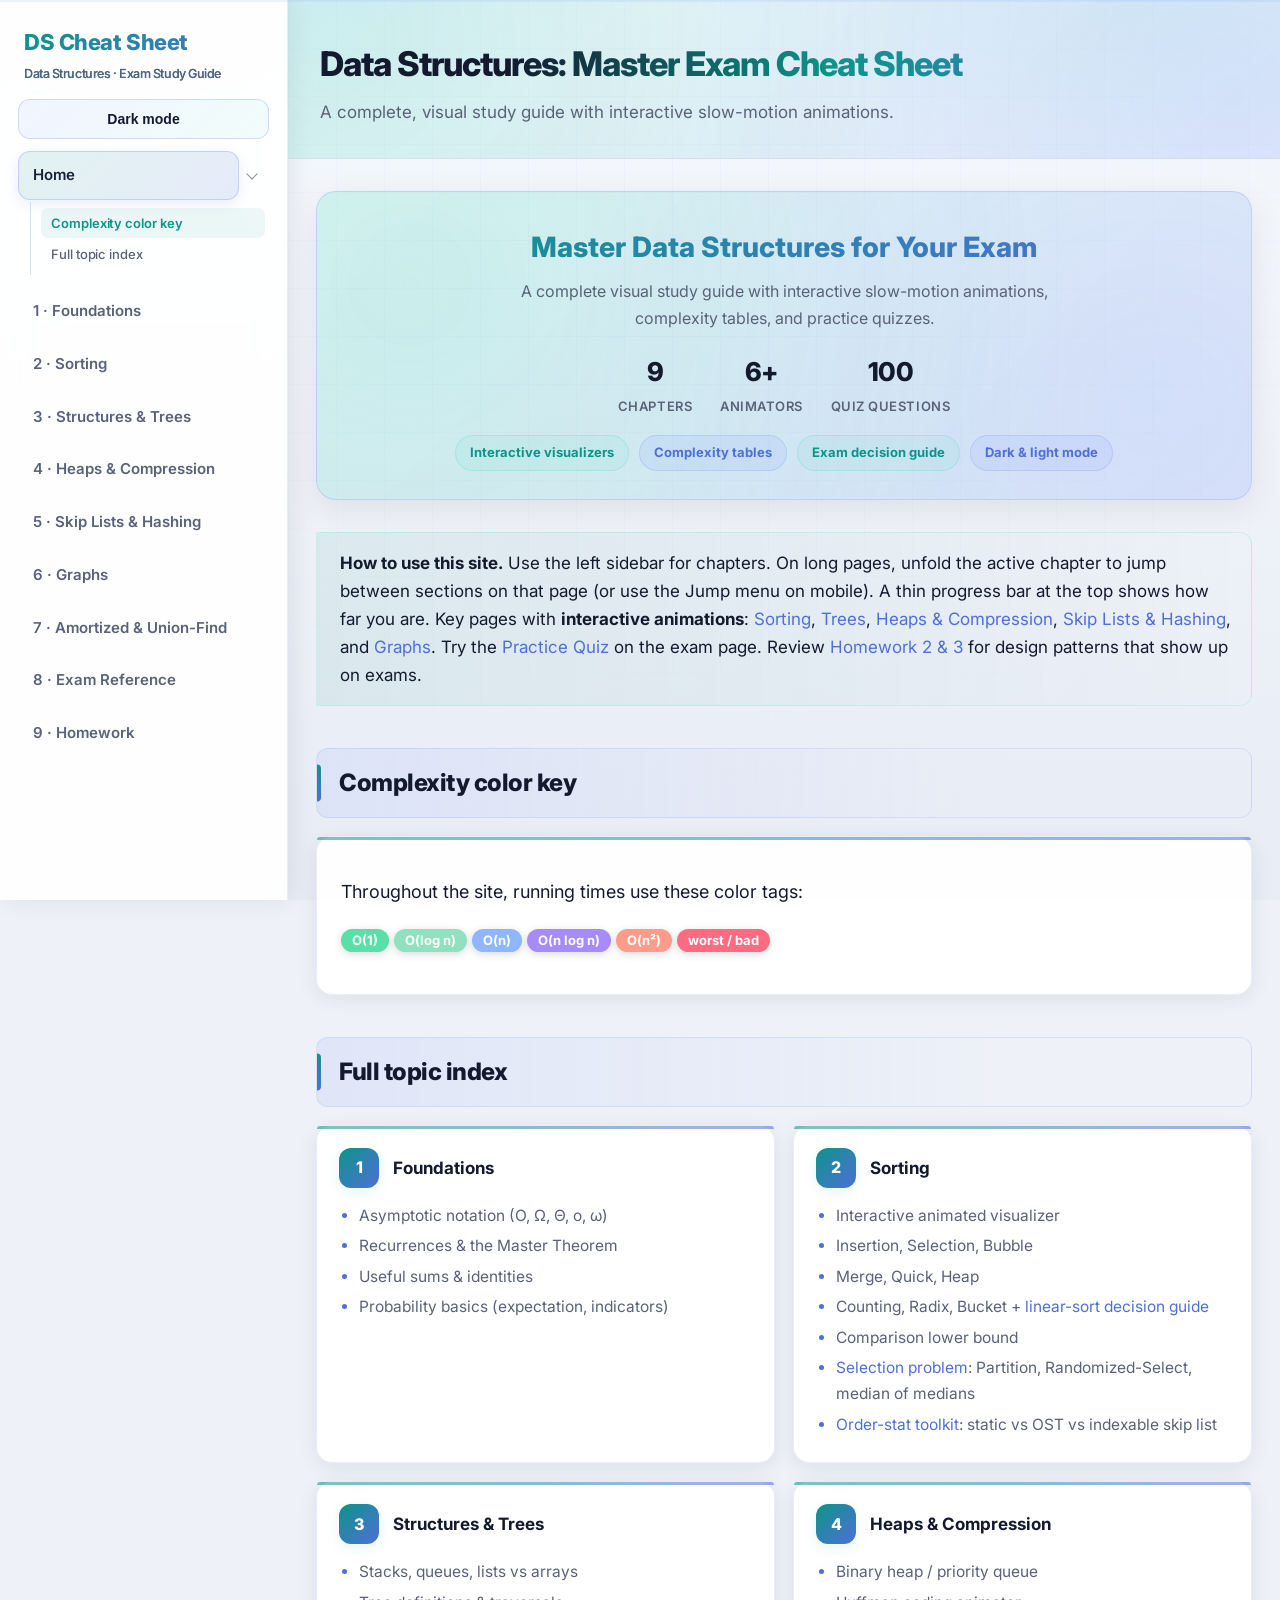
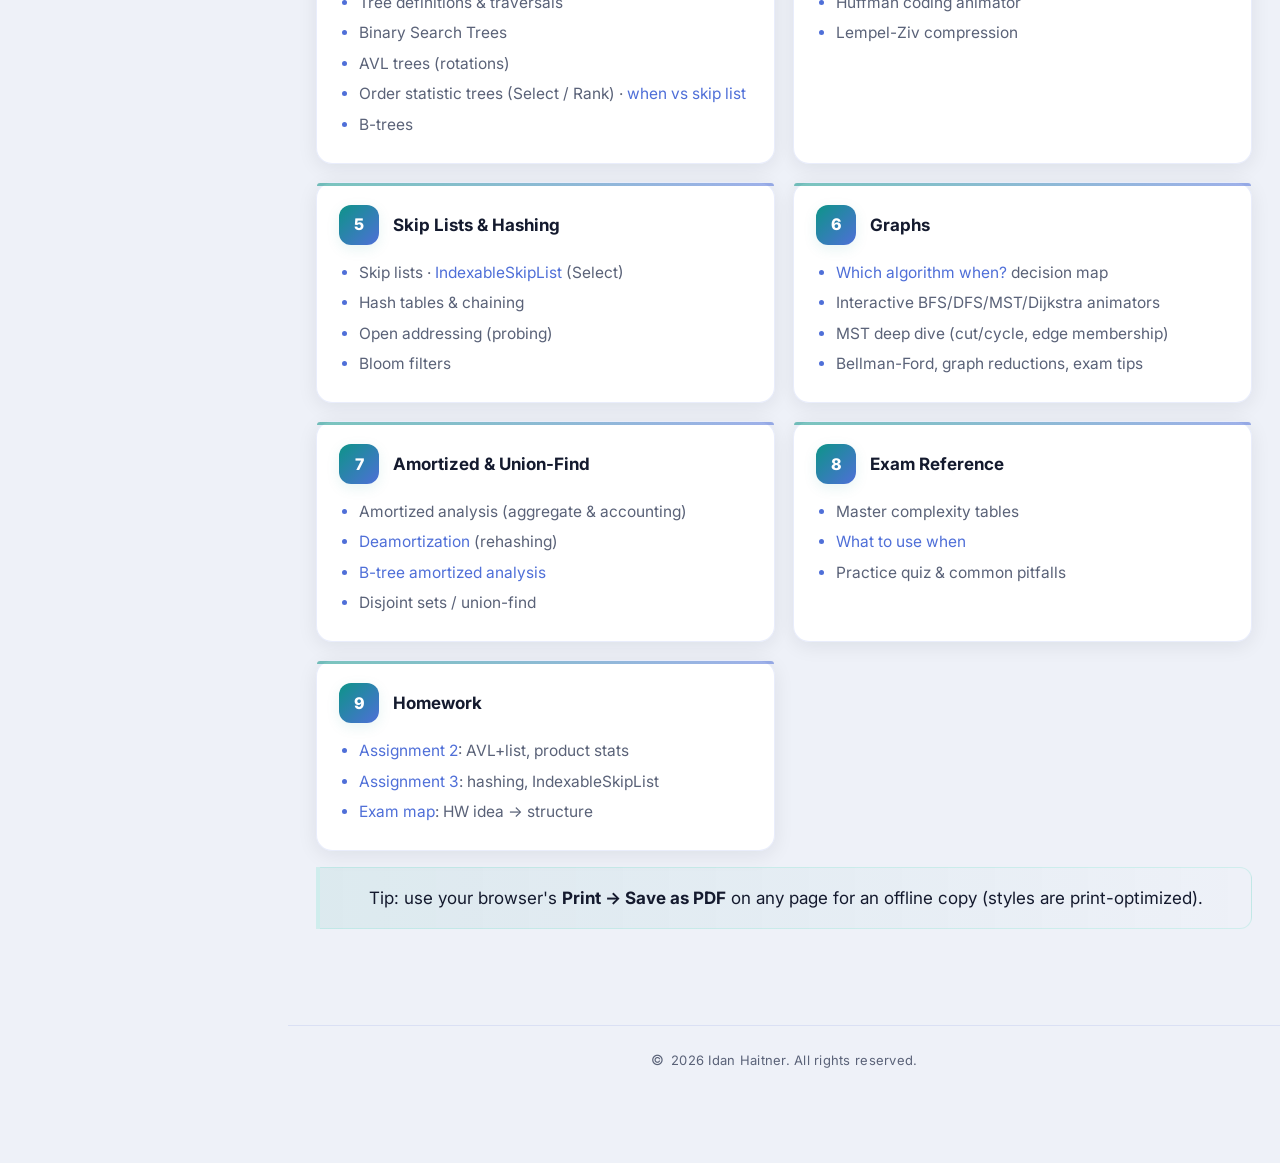
==== commit d546cf22: "Move page TOC into the left sidebar under the active chapter. Replaces the floating right panel with" ====
--- a/index.html
+++ b/index.html
@@ -4,8 +4,8 @@
 <meta charset="UTF-8">
 <meta name="viewport" content="width=device-width, initial-scale=1.0">
 <title>DS Cheat Sheet: Home</title>
-<link rel="stylesheet" href="assets/style.css?v=20260712dictdown">
-<script src="assets/theme.js?v=20260712tocmanual"></script>
+<link rel="stylesheet" href="assets/style.css?v=20260713sidebartoc2">
+<script src="assets/theme.js?v=20260713sidebartoc2"></script>
 </head>
 <body>
 <div class="layout">
@@ -50,7 +50,7 @@
     </div>
 
     <div class="note">
-      <b>How to use this site.</b> Use the left sidebar for chapters. On long pages, use the right <b>On this page</b> list (or the Jump menu on mobile) to skip to a section. A thin progress bar at the top shows how far you are.
+      <b>How to use this site.</b> Use the left sidebar for chapters. On long pages, unfold the active chapter to jump between sections on that page (or use the Jump menu on mobile). A thin progress bar at the top shows how far you are.
       Key pages with <b>interactive animations</b>:
       <a href="02-sorting.html">Sorting</a>, <a href="03-trees.html">Trees</a>, <a href="04-heaps.html">Heaps &amp; Compression</a>,
       <a href="05-hashing.html">Skip Lists &amp; Hashing</a>, and <a href="06-graphs.html">Graphs</a>.
--- a/assets/style.css
+++ b/assets/style.css
@@ -254,11 +254,173 @@
 .sidebar .subnav {
   display: flex;
   flex-direction: column;
-  margin: 2px 0 8px 14px;
-  border-left: 2px solid var(--line);
-  padding-left: 8px;
-}
-.sidebar .subnav a { font-size: 14px; font-weight: 500; padding: 6px 10px; color: var(--muted); }
+  margin: 4px 0 10px 12px;
+  padding: 4px 0 4px 10px;
+  border-left: 1px solid var(--line-strong);
+  gap: 1px;
+}
+.sidebar .subnav a { font-size: 13px; font-weight: 500; padding: 6px 10px; color: var(--muted); }
+
+/* Current chapter unfolds to page sections */
+.sidebar-page {
+  display: flex;
+  flex-direction: column;
+  gap: 0;
+}
+.sidebar-page-summary {
+  list-style: none;
+  cursor: pointer;
+  display: flex;
+  align-items: center;
+  gap: 2px;
+  padding: 0;
+  border-radius: var(--radius-md);
+}
+.sidebar-page-summary::-webkit-details-marker { display: none; }
+.sidebar-page-summary::marker { content: ''; }
+.sidebar-page-summary > a {
+  flex: 1 1 auto;
+  min-width: 0;
+}
+.sidebar-page-chevron {
+  width: 22px;
+  height: 36px;
+  margin-right: 6px;
+  display: grid;
+  place-items: center;
+  flex: 0 0 auto;
+  color: var(--muted);
+  opacity: 0.7;
+  transition: color 0.15s, opacity 0.15s, transform 0.15s;
+}
+.sidebar-page-chevron::before {
+  content: '';
+  width: 7px;
+  height: 7px;
+  border-right: 1.75px solid currentColor;
+  border-bottom: 1.75px solid currentColor;
+  transform: rotate(45deg);
+  transition: transform 0.18s ease;
+  margin-top: -3px;
+}
+.sidebar-page:not([open]) > .sidebar-page-summary .sidebar-page-chevron::before {
+  transform: rotate(-45deg);
+  margin-top: 0;
+  margin-left: 2px;
+}
+.sidebar-page-summary:hover .sidebar-page-chevron {
+  color: var(--ink);
+  opacity: 1;
+}
+
+.sidebar-toc {
+  max-height: min(48vh, 380px);
+  overflow: auto;
+  scrollbar-width: thin;
+}
+.sidebar .subnav.sidebar-toc {
+  margin: 2px 0 8px 12px;
+  padding: 6px 4px 6px 10px;
+  border-left: 1px solid var(--line-strong);
+}
+.sidebar-toc .docs-toc-link {
+  display: block;
+  padding: 5px 8px;
+  margin: 0;
+  font-size: 12.5px;
+  font-weight: 500;
+  line-height: 1.4;
+  letter-spacing: -0.005em;
+  color: var(--muted);
+  border: none;
+  border-radius: 7px;
+  border-left: none;
+  box-shadow: none;
+  background: transparent;
+  transform: none;
+}
+.sidebar-toc .docs-toc-link-title {
+  display: block;
+  white-space: nowrap;
+  overflow: hidden;
+  text-overflow: ellipsis;
+}
+.sidebar-toc .docs-toc-link-meta {
+  display: none;
+}
+.sidebar-toc .docs-toc-link--sub {
+  font-size: 12px;
+  font-weight: 400;
+  padding: 4px 8px 4px 14px;
+  opacity: 0.92;
+}
+.sidebar-toc .docs-toc-link:hover {
+  color: var(--ink);
+  background: rgba(124, 156, 255, 0.07);
+  transform: none;
+  border: none;
+  text-decoration: none;
+}
+.sidebar-toc .docs-toc-link.active {
+  color: var(--accent2);
+  background: rgba(87, 224, 192, 0.08);
+  font-weight: 600;
+  border: none;
+  box-shadow: none;
+}
+[data-theme="light"] .sidebar-toc .docs-toc-link.active {
+  color: var(--accent2);
+  background: rgba(13, 148, 136, 0.08);
+  box-shadow: none;
+}
+
+.sidebar-toc .docs-toc-group {
+  gap: 0;
+}
+.sidebar-toc .docs-toc-group-summary {
+  align-items: center;
+  gap: 0;
+  border-radius: 7px;
+}
+.sidebar-toc .docs-toc-group-chevron {
+  width: 18px;
+  height: 18px;
+  margin: 0 2px 0 0;
+  background: transparent;
+  color: var(--muted);
+  opacity: 0.55;
+}
+.sidebar-toc .docs-toc-group-chevron::before {
+  content: '';
+  width: 5px;
+  height: 5px;
+  border-right: 1.5px solid currentColor;
+  border-bottom: 1.5px solid currentColor;
+  transform: rotate(45deg);
+  margin-top: -2px;
+}
+.sidebar-toc .docs-toc-group:not([open]) > .docs-toc-group-summary .docs-toc-group-chevron::before {
+  transform: rotate(-45deg);
+  margin-top: 0;
+  margin-left: 1px;
+}
+.sidebar-toc .docs-toc-group-summary:hover .docs-toc-group-chevron {
+  opacity: 1;
+  color: var(--ink);
+  background: transparent;
+}
+.sidebar-toc .docs-toc-children {
+  margin: 1px 0 4px 6px;
+  padding: 0 0 0 6px;
+  border-left: 1px solid var(--line);
+  gap: 0;
+}
+.sidebar-toc .docs-toc-group.has-active > .docs-toc-children {
+  border-left-color: rgba(87, 224, 192, 0.35);
+}
+.sidebar-toc .docs-toc-group.has-active > .docs-toc-group-summary > .docs-toc-link:not(.active) {
+  color: var(--ink);
+}
 .content { flex: 1; min-width: 0; padding: 0 0 80px; }
 .content .inner { max-width: 1240px; margin: 0 auto; padding: 32px 28px; }
 
@@ -300,7 +462,7 @@
   .layout { flex-direction: column; }
   .sidebar { width: 100%; height: auto; position: relative; border-right: none; border-bottom: 1px solid var(--line); }
   .sidebar nav { max-height: 0; overflow: hidden; transition: max-height 0.25s; }
-  .sidebar.open nav { max-height: 900px; }
+  .sidebar.open nav { max-height: min(70vh, 1200px); overflow-y: auto; }
   .menu-toggle {
     display: inline-block;
     margin-top: 8px;
@@ -2197,9 +2359,6 @@
   transition: width 0.08s linear;
 }
 
-.docs-toc {
-  display: none;
-}
 .docs-toc-mobile {
   display: none;
   max-width: 1240px;
@@ -2232,123 +2391,6 @@
   box-shadow: 0 4px 16px var(--shadow);
 }
 
-@media (min-width: 1180px) {
-  body.has-docs-toc .docs-toc {
-    display: block;
-    position: fixed;
-    top: 88px;
-    right: 0;
-    width: 44px;
-    max-height: calc(100vh - 112px);
-    overflow: visible;
-    z-index: 30;
-    padding: 0;
-    border: none;
-    background: transparent;
-    transition: width 0.22s ease, right 0.22s ease;
-  }
-  body.has-docs-toc.toc-open .docs-toc {
-    width: 220px;
-    right: 18px;
-    overflow: auto;
-  }
-  body.has-docs-toc .content .inner {
-    padding-right: 0;
-    transition: padding-right 0.22s ease;
-  }
-  body.has-docs-toc.toc-open .content .inner {
-    padding-right: 252px;
-  }
-
-  /* Collapsed: slim vertical tab on the right edge */
-  body.has-docs-toc:not(.toc-open) .docs-toc-card {
-    padding: 12px 8px;
-    border-radius: 14px 0 0 14px;
-    border-right: none;
-    min-height: 148px;
-    box-shadow: -6px 10px 24px var(--shadow);
-  }
-  body.has-docs-toc:not(.toc-open) .docs-toc-summary {
-    flex-direction: column-reverse;
-    justify-content: flex-start;
-    align-items: center;
-    gap: 12px;
-    padding: 4px 0;
-    min-height: 120px;
-  }
-  body.has-docs-toc:not(.toc-open) .docs-toc-title {
-    writing-mode: vertical-rl;
-    transform: rotate(180deg);
-    letter-spacing: 0.12em;
-    white-space: nowrap;
-  }
-  body.has-docs-toc:not(.toc-open) .docs-toc-chevron::before {
-    content: '◂';
-    transform: none;
-  }
-  body.has-docs-toc.toc-open .docs-toc-chevron::before {
-    content: '▸';
-  }
-}
-.docs-toc-card {
-  padding: 12px 12px 12px 14px;
-  border-radius: 14px;
-  border: 1px solid var(--line);
-  background: var(--panel);
-  backdrop-filter: blur(14px);
-  -webkit-backdrop-filter: blur(14px);
-  box-shadow: 0 10px 28px var(--shadow);
-  transition: padding 0.22s ease, border-radius 0.22s ease;
-}
-.docs-toc-summary {
-  list-style: none;
-  cursor: pointer;
-  user-select: none;
-  display: flex;
-  align-items: center;
-  justify-content: space-between;
-  gap: 8px;
-  padding: 2px 2px 2px 0;
-}
-.docs-toc-summary::-webkit-details-marker { display: none; }
-.docs-toc-summary::marker { content: ''; }
-.docs-toc-title {
-  font-size: 11px;
-  font-weight: 800;
-  letter-spacing: 0.07em;
-  text-transform: uppercase;
-  color: var(--muted);
-  margin: 0;
-}
-.docs-toc-chevron {
-  width: 18px;
-  height: 18px;
-  border-radius: 6px;
-  display: grid;
-  place-items: center;
-  color: var(--muted);
-  background: rgba(124, 156, 255, 0.08);
-  flex: 0 0 auto;
-}
-.docs-toc-chevron::before {
-  content: '▾';
-  font-size: 11px;
-  line-height: 1;
-  transition: transform 0.15s ease;
-}
-.docs-toc-card:not([open]) {
-  padding-bottom: 12px;
-}
-.docs-toc-card[open] .docs-toc-summary {
-  margin-bottom: 10px;
-}
-.docs-toc-nav {
-  display: flex;
-  flex-direction: column;
-  gap: 4px;
-  max-height: calc(100vh - 180px);
-  overflow: auto;
-}
 .docs-toc-group {
   display: flex;
   flex-direction: column;
@@ -2372,7 +2414,7 @@
 .docs-toc-group-chevron {
   width: 22px;
   height: 22px;
-  margin-top: 6px;
+  margin-top: 4px;
   border-radius: 6px;
   display: grid;
   place-items: center;
@@ -2397,10 +2439,10 @@
   display: flex;
   flex-direction: column;
   gap: 1px;
-  margin: 2px 0 6px 0;
-  padding: 4px 0 4px 0;
+  margin: 2px 0 4px 0;
+  padding: 2px 0 2px 0;
   border-left: 1px solid var(--line);
-  margin-left: 10px;
+  margin-left: 8px;
 }
 .docs-toc-group.has-active > .docs-toc-group-summary > .docs-toc-link:not(.active) {
   color: var(--ink);
@@ -2458,12 +2500,12 @@
   opacity: 1;
 }
 
-@media (max-width: 1179px) {
+@media (max-width: 900px) {
   .docs-toc-mobile { display: block; }
 }
 
 @media print {
-  .read-progress, .docs-toc, .docs-toc-mobile, .backtop { display: none !important; }
+  .read-progress, .docs-toc-mobile, .backtop { display: none !important; }
 }
 
 /* —— What to use when: decision flowcharts (§8.2) —— */
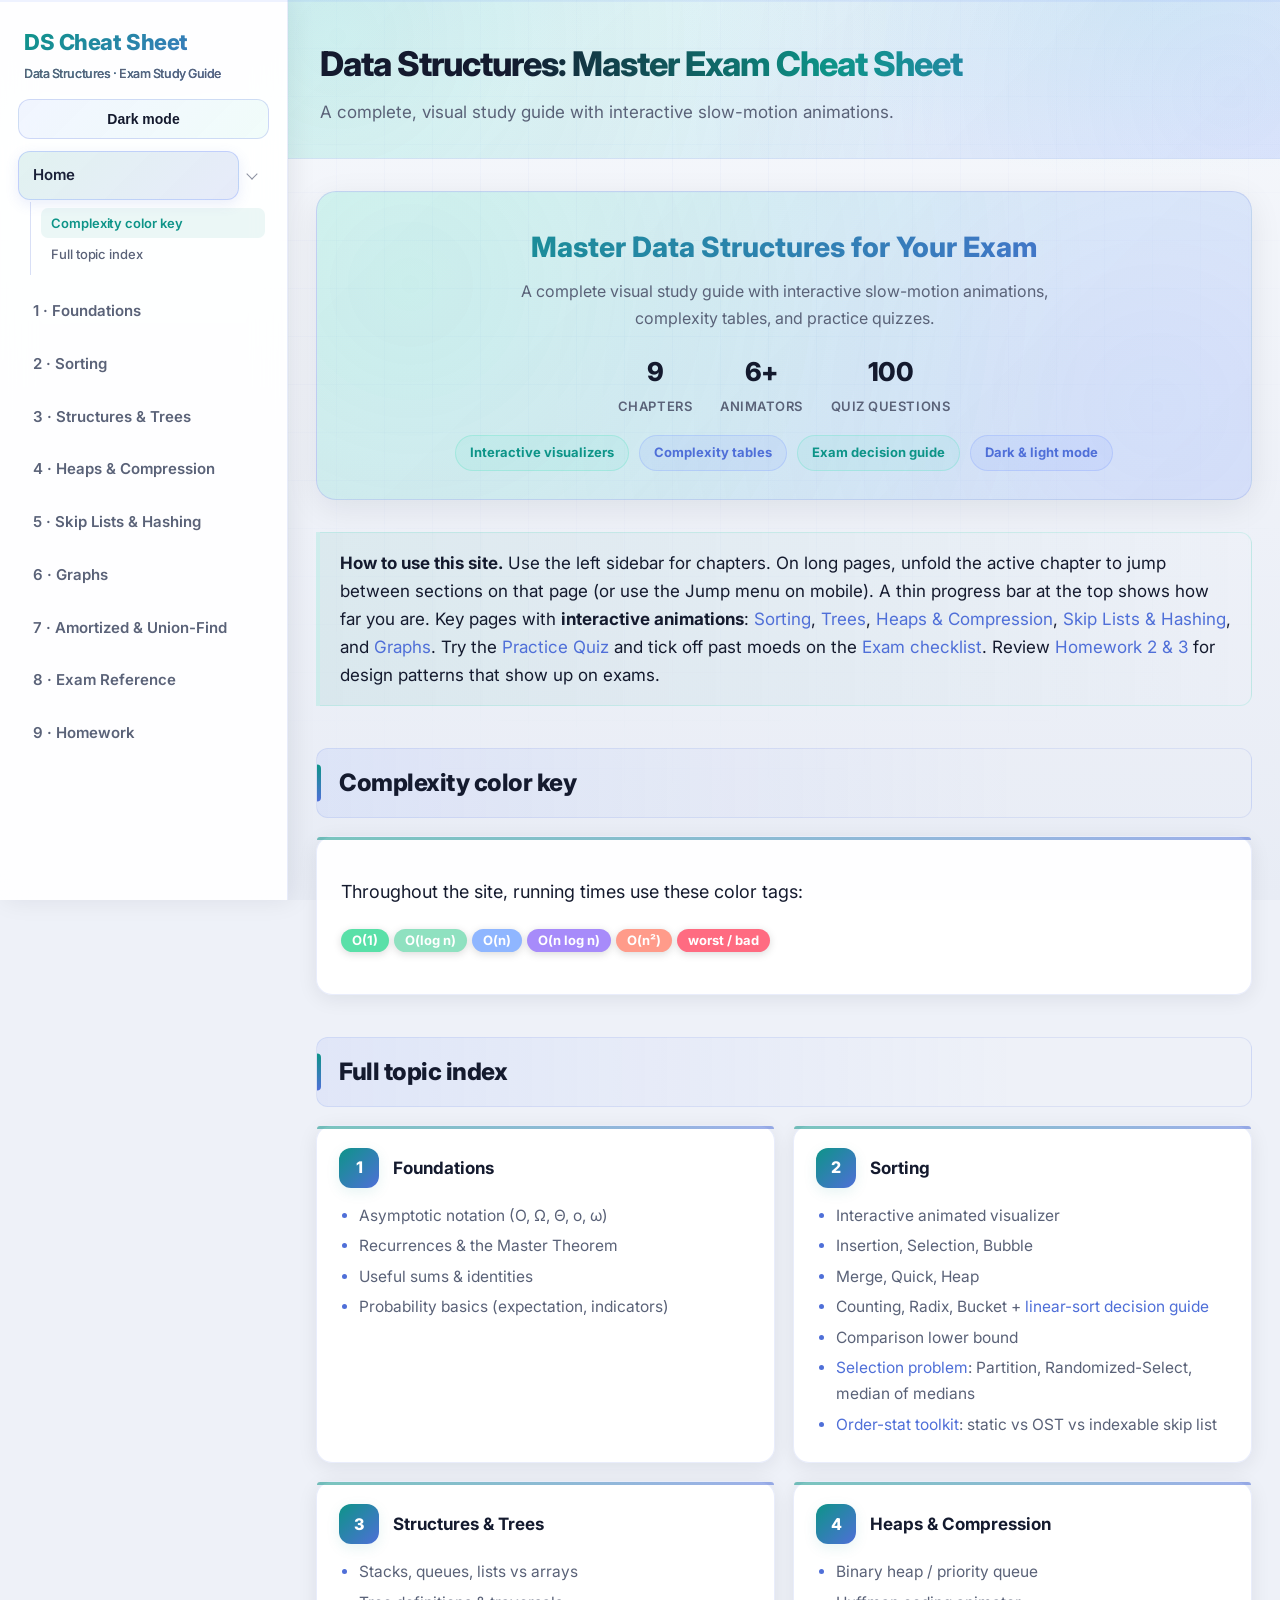
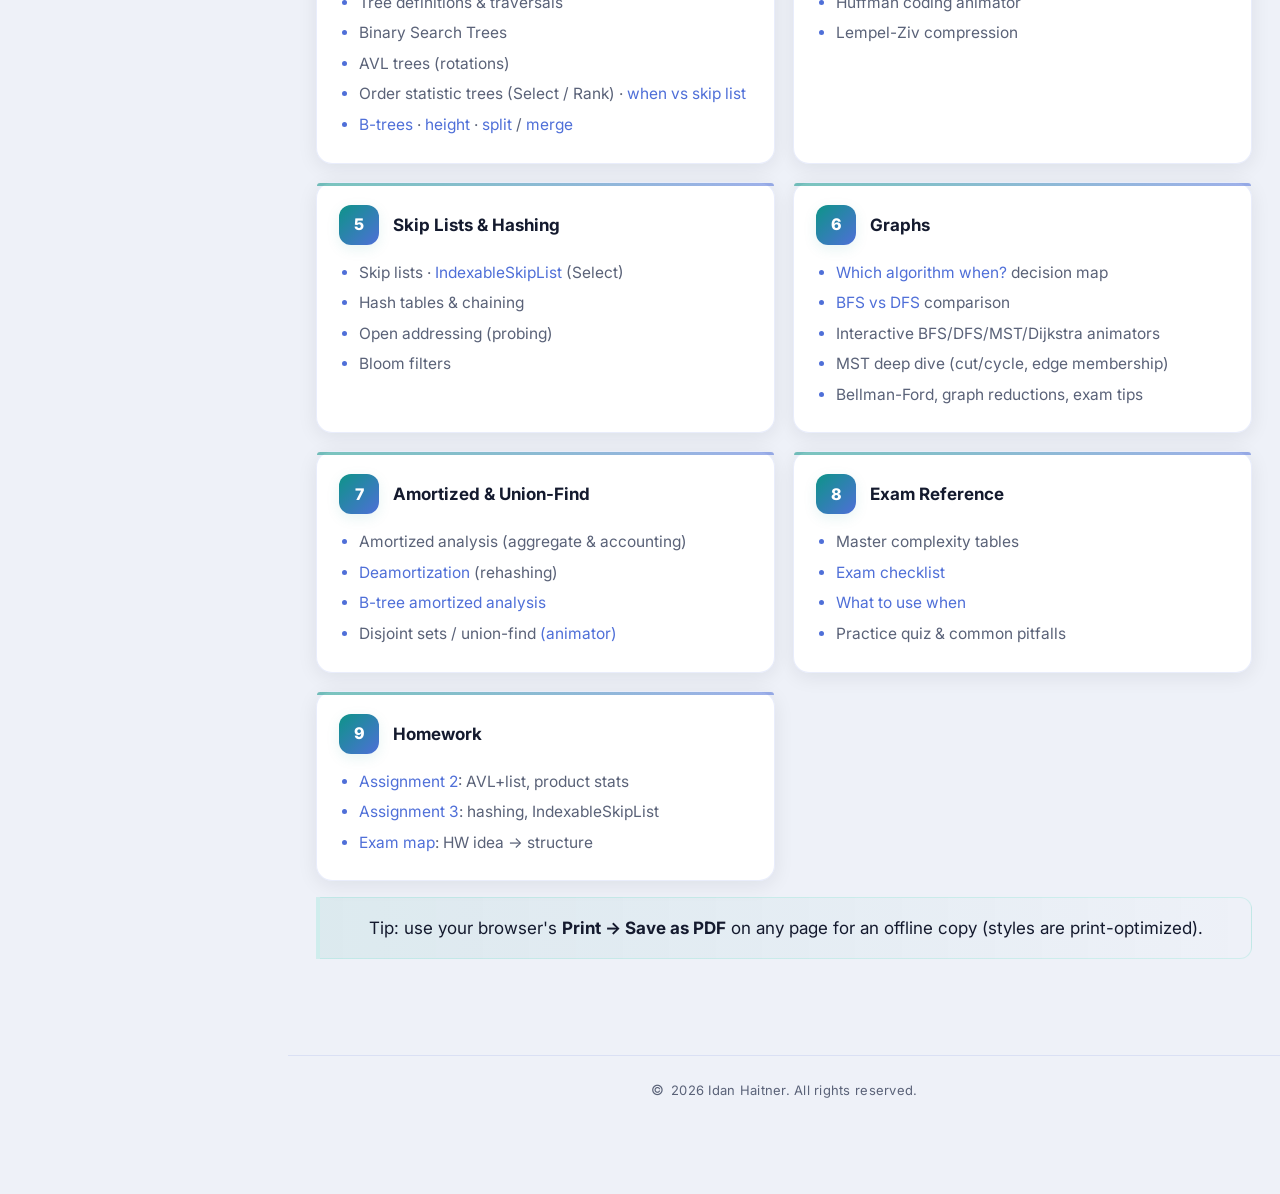
==== commit 91ea7230: "Add study animators and deepen exam-ready explanations. Cover deamortized rehashing, Union-Find, DFS" ====
--- a/index.html
+++ b/index.html
@@ -54,7 +54,7 @@
       Key pages with <b>interactive animations</b>:
       <a href="02-sorting.html">Sorting</a>, <a href="03-trees.html">Trees</a>, <a href="04-heaps.html">Heaps &amp; Compression</a>,
       <a href="05-hashing.html">Skip Lists &amp; Hashing</a>, and <a href="06-graphs.html">Graphs</a>.
-      Try the <a href="08-exam.html#quiz">Practice Quiz</a> on the exam page. Review <a href="09-assignments.html">Homework 2 &amp; 3</a> for design patterns that show up on exams.
+      Try the <a href="08-exam.html#quiz">Practice Quiz</a> and tick off past moeds on the <a href="08-exam.html#exam-checklist">Exam checklist</a>. Review <a href="09-assignments.html">Homework 2 &amp; 3</a> for design patterns that show up on exams.
     </div>
 
     <h2 class="section">Complexity color key</h2>
@@ -110,7 +110,7 @@
           <li>Binary Search Trees</li>
           <li>AVL trees (rotations)</li>
           <li>Order statistic trees (Select / Rank) · <a href="03-trees.html#ost">when vs skip list</a></li>
-          <li>B-trees</li>
+          <li><a href="03-trees.html#btree">B-trees</a> · <a href="03-trees.html#btree-height">height</a> · <a href="03-trees.html#btree-split">split</a> / <a href="03-trees.html#btree-merge">merge</a></li>
         </ul>
       </div>
       <div class="card topic-card">
@@ -143,6 +143,7 @@
         </div>
         <ul>
           <li><a href="06-graphs.html#graph-map">Which algorithm when?</a> decision map</li>
+          <li><a href="06-graphs.html#bfs-vs-dfs">BFS vs DFS</a> comparison</li>
           <li>Interactive BFS/DFS/MST/Dijkstra animators</li>
           <li>MST deep dive (cut/cycle, edge membership)</li>
           <li>Bellman-Ford, graph reductions, exam tips</li>
@@ -157,7 +158,7 @@
           <li>Amortized analysis (aggregate &amp; accounting)</li>
           <li><a href="07-advanced.html#deamortization">Deamortization</a> (rehashing)</li>
           <li><a href="07-advanced.html#btree-amortized">B-tree amortized analysis</a></li>
-          <li>Disjoint sets / union-find</li>
+          <li>Disjoint sets / union-find <a href="07-advanced.html#unionfind">(animator)</a></li>
         </ul>
       </div>
       <div class="card topic-card">
@@ -167,6 +168,7 @@
         </div>
         <ul>
           <li>Master complexity tables</li>
+          <li><a href="08-exam.html#exam-checklist">Exam checklist</a></li>
           <li><a href="08-exam.html#decision">What to use when</a></li>
           <li>Practice quiz &amp; common pitfalls</li>
         </ul>
--- a/assets/style.css
+++ b/assets/style.css
@@ -1871,6 +1871,202 @@
   align-items: stretch;
 }
 .viz-main .viz-bars { flex: none; width: 100%; min-width: 0; }
+.viz-bars.viz-chips {
+  align-items: center;
+  justify-content: flex-start;
+  flex-wrap: wrap;
+  height: auto;
+  min-height: 64px;
+  gap: 8px;
+  padding: 14px;
+  overflow: visible;
+}
+.viz-bars.viz-chips.has-ptrs {
+  height: auto;
+  padding-bottom: 28px;
+}
+.viz-bar.viz-chip {
+  flex: 0 0 auto;
+  width: auto;
+  min-width: 46px;
+  height: 44px !important;
+  border-radius: 10px;
+  padding: 0 12px;
+  align-items: center;
+  justify-content: center;
+  font-size: 15px;
+}
+.viz-chip .viz-ptrs {
+  bottom: -20px;
+}
+.viz-digit {
+  display: inline-block;
+  padding: 1px 5px;
+  margin: 0 1px;
+  border-radius: 5px;
+  background: #fbbf24;
+  border: 1px solid #d97706;
+  color: #1a1205;
+  font-weight: 800;
+  box-shadow: 0 1px 0 rgba(255, 255, 255, 0.35) inset;
+}
+.viz-bar.active .viz-digit,
+.viz-bar.cmp .viz-digit,
+.viz-bar.done .viz-digit {
+  background: #fde68a;
+  border-color: #f59e0b;
+  color: #111827;
+}
+[data-theme="light"] .viz-digit {
+  background: #f59e0b;
+  border-color: #b45309;
+  color: #111827;
+}
+[data-theme="light"] .viz-bar.active .viz-digit,
+[data-theme="light"] .viz-bar.cmp .viz-digit,
+[data-theme="light"] .viz-bar.done .viz-digit {
+  background: #fbbf24;
+  border-color: #d97706;
+  color: #111827;
+}
+.viz-digit-sw {
+  display: inline-block;
+  min-width: 16px;
+  text-align: center;
+  padding: 1px 5px;
+  border-radius: 5px;
+  background: #fbbf24;
+  border: 1px solid #d97706;
+  color: #1a1205;
+  font-family: var(--font-mono);
+  font-weight: 800;
+  font-size: 12px;
+}
+[data-theme="light"] .viz-digit-sw {
+  background: #f59e0b;
+  border-color: #b45309;
+  color: #111827;
+}
+.viz-aux-cell.done {
+  background: rgba(124, 156, 255, 0.14);
+  border-color: rgba(124, 156, 255, 0.4);
+}
+.viz-aux {
+  margin-top: 2px;
+  padding: 12px 14px;
+  background: var(--viz-panel-bg);
+  border: 1px solid var(--line);
+  border-radius: 10px;
+}
+.viz-aux[hidden] { display: none !important; }
+.viz-aux-note {
+  font-size: 14px;
+  font-weight: 600;
+  color: var(--muted);
+}
+.viz-aux-row + .viz-aux-row { margin-top: 12px; }
+.viz-aux-title {
+  font-size: 12px;
+  font-weight: 800;
+  letter-spacing: 0.04em;
+  text-transform: uppercase;
+  color: var(--muted);
+  margin-bottom: 8px;
+}
+.viz-aux-cells {
+  display: flex;
+  flex-wrap: wrap;
+  align-items: flex-end;
+  gap: 6px;
+}
+.viz-aux-label {
+  font-family: var(--font-mono);
+  font-size: 13px;
+  font-weight: 800;
+  color: var(--accent2);
+  margin-right: 4px;
+  padding-bottom: 10px;
+}
+.viz-aux-cell {
+  min-width: 36px;
+  padding: 8px 8px 6px;
+  border-radius: 8px;
+  background: var(--cell-bg);
+  border: 1px solid var(--cell-border);
+  color: var(--cell-ink);
+  text-align: center;
+  font-family: var(--font-mono);
+  font-size: 14px;
+  font-weight: 700;
+  line-height: 1.2;
+  transition: background 0.12s, border-color 0.12s, box-shadow 0.12s;
+}
+.viz-aux-cell .viz-aux-key {
+  display: block;
+  font-size: 10px;
+  font-weight: 600;
+  color: var(--muted);
+  margin-bottom: 2px;
+}
+.viz-aux-cell.active {
+  background: rgba(124, 156, 255, 0.22);
+  border-color: var(--accent);
+  box-shadow: 0 0 0 1px rgba(124, 156, 255, 0.25);
+  color: var(--ink);
+}
+.viz-aux-cell.empty {
+  opacity: 0.45;
+  font-weight: 500;
+}
+.viz-buckets {
+  display: grid;
+  grid-template-columns: repeat(auto-fill, minmax(88px, 1fr));
+  gap: 8px;
+}
+.viz-bucket {
+  min-height: 72px;
+  padding: 8px;
+  border-radius: 10px;
+  background: var(--cell-bg);
+  border: 1px solid var(--cell-border);
+  transition: border-color 0.12s, box-shadow 0.12s, background 0.12s;
+}
+.viz-bucket.active {
+  background: rgba(124, 156, 255, 0.14);
+  border-color: var(--accent);
+  box-shadow: 0 0 0 1px rgba(124, 156, 255, 0.2);
+}
+.viz-bucket.empty { opacity: 0.55; }
+.viz-bucket-idx {
+  font-family: var(--font-mono);
+  font-size: 11px;
+  font-weight: 800;
+  color: var(--muted);
+  margin-bottom: 6px;
+}
+.viz-bucket-items {
+  display: flex;
+  flex-direction: column;
+  gap: 4px;
+}
+.viz-bucket-item {
+  display: block;
+  text-align: center;
+  padding: 4px 6px;
+  border-radius: 6px;
+  background: rgba(87, 224, 192, 0.12);
+  border: 1px solid rgba(87, 224, 192, 0.28);
+  font-family: var(--font-mono);
+  font-size: 12px;
+  font-weight: 700;
+  color: var(--ink);
+}
+.viz-bucket-empty {
+  color: var(--muted);
+  font-size: 13px;
+  text-align: center;
+  opacity: 0.7;
+}
 .viz-code {
   flex: none;
   width: 100%;
@@ -3689,3 +3885,411 @@
   .content .inner { max-width: 100%; }
   * { -webkit-print-color-adjust: exact; print-color-adjust: exact; }
 }
+
+/* —— Exam checklist (§8.0) —— */
+.exam-checklist-card .exam-checklist-toolbar {
+  display: flex;
+  flex-wrap: wrap;
+  align-items: center;
+  justify-content: space-between;
+  gap: 10px;
+  margin: 0 0 16px;
+}
+.exam-checklist-progress {
+  font-size: 15px;
+  font-weight: 600;
+  color: var(--muted);
+}
+.exam-checklist-progress b { color: var(--ink); }
+.exam-check-year {
+  margin: 0 0 16px;
+  padding: 12px 14px;
+  border: 1px solid var(--line);
+  border-radius: 12px;
+  background: rgba(124, 156, 255, 0.04);
+}
+.exam-check-year h4 {
+  margin: 0 0 10px;
+  font-size: 13px;
+  font-weight: 800;
+  letter-spacing: 0.06em;
+  text-transform: uppercase;
+  color: var(--accent2);
+}
+.exam-check-item {
+  display: flex;
+  flex-wrap: wrap;
+  align-items: center;
+  gap: 8px 12px;
+  padding: 10px 12px;
+  margin: 0 0 6px;
+  border-radius: 10px;
+  border: 1px solid transparent;
+  cursor: pointer;
+  transition: background 0.12s, border-color 0.12s;
+}
+.exam-check-item:hover {
+  background: rgba(124, 156, 255, 0.08);
+}
+.exam-check-item.is-done {
+  background: rgba(87, 224, 192, 0.08);
+  border-color: rgba(87, 224, 192, 0.28);
+}
+.exam-check-item input[type="checkbox"] {
+  width: 18px;
+  height: 18px;
+  accent-color: var(--accent2);
+  cursor: pointer;
+  flex: 0 0 auto;
+}
+.exam-check-label {
+  font-size: 15px;
+  color: var(--ink);
+  min-width: 72px;
+}
+.exam-check-item.is-done .exam-check-label {
+  text-decoration: line-through;
+  opacity: 0.75;
+}
+.exam-check-note {
+  flex: 1 1 160px;
+  font-size: 12.5px;
+  color: var(--muted);
+}
+.exam-check-link {
+  font-size: 13px;
+  font-weight: 600;
+  padding: 4px 8px;
+  border-radius: 6px;
+  border: 1px solid var(--line);
+  background: var(--card);
+  color: var(--accent);
+  text-decoration: none;
+}
+.exam-check-link:hover {
+  border-color: var(--accent);
+  color: var(--accent2);
+  text-decoration: none;
+}
+
+/* —— Union-Find animator —— */
+.uf-viz-wrap {
+  margin-top: 14px;
+  padding: 16px;
+  border: 1px solid var(--line);
+  border-radius: var(--radius-lg);
+  background: var(--viz-bg);
+}
+.uf-toolbar {
+  display: flex;
+  flex-wrap: wrap;
+  align-items: center;
+  gap: 10px 14px;
+  margin-bottom: 10px;
+}
+.uf-mode-toggle {
+  display: inline-flex;
+  padding: 3px;
+  border-radius: 10px;
+  border: 1px solid var(--line);
+  background: rgba(60, 80, 140, 0.06);
+  gap: 2px;
+}
+.uf-mode-btn {
+  border: none;
+  background: transparent;
+  color: var(--muted);
+  font: inherit;
+  font-size: 13px;
+  font-weight: 700;
+  padding: 7px 12px;
+  border-radius: 8px;
+  cursor: pointer;
+}
+.uf-mode-btn.is-on {
+  background: var(--card);
+  color: var(--ink);
+  box-shadow: 0 1px 4px var(--shadow);
+}
+.uf-opt {
+  display: inline-flex;
+  align-items: center;
+  gap: 6px;
+  font-size: 13px;
+  font-weight: 600;
+  color: var(--muted);
+  cursor: pointer;
+}
+.uf-controls {
+  margin-bottom: 10px;
+}
+.uf-main {
+  display: grid;
+  grid-template-columns: 1.2fr 0.9fr;
+  gap: 12px;
+  align-items: start;
+}
+@media (max-width: 900px) {
+  .uf-main { grid-template-columns: 1fr; }
+}
+.uf-stage {
+  min-height: 160px;
+  padding: 10px;
+  border-radius: 10px;
+  border: 1px solid var(--line);
+  background: var(--viz-panel-bg);
+  overflow-x: auto;
+}
+.uf-stage svg { display: block; }
+.uf-side { display: flex; flex-direction: column; gap: 10px; min-width: 0; }
+.uf-table { overflow-x: auto; }
+.uf-arrays {
+  width: 100%;
+  border-collapse: collapse;
+  font-size: 13px;
+  font-family: var(--font-mono);
+}
+.uf-arrays th,
+.uf-arrays td {
+  padding: 6px 8px;
+  border: 1px solid var(--line);
+  text-align: center;
+}
+.uf-arrays th {
+  background: var(--th-bg);
+  color: var(--th-ink);
+  font-size: 11px;
+  font-weight: 800;
+}
+.uf-arrays td.hi {
+  background: rgba(124, 156, 255, 0.18);
+  color: var(--ink);
+  font-weight: 800;
+}
+.uf-code {
+  max-height: 220px;
+}
+.uf-edge {
+  stroke: #5a6794;
+  stroke-width: 2.2;
+  stroke-linecap: round;
+}
+.uf-edge.is-active {
+  stroke: #57e0c0;
+  stroke-width: 3;
+}
+.uf-edge.is-guide {
+  stroke-dasharray: 5 4;
+}
+.uf-node {
+  stroke-width: 2;
+}
+.uf-node--normal { fill: #3f51b5; stroke: #5c6bc0; }
+.uf-node--start,
+.uf-node--current { fill: #c0533f; stroke: #ff6b81; }
+.uf-node--path { fill: #5c6bc0; stroke: #7c9cff; }
+.uf-node--root { fill: #2f8f5f; stroke: #57e0c0; }
+.uf-node--attach,
+.uf-node--compress { fill: #b45309; stroke: #fbbf24; }
+.uf-node-label {
+  fill: #fff;
+  font-size: 14px;
+  font-weight: 800;
+  font-family: "Segoe UI", Roboto, Helvetica, Arial, sans-serif;
+  pointer-events: none;
+}
+.uf-rank-badge {
+  fill: var(--muted);
+  font-size: 11px;
+  font-weight: 700;
+  font-family: var(--font-mono);
+}
+
+/* —— Deamortized rehash animator —— */
+.deam-viz-wrap {
+  margin-top: 14px;
+  padding: 12px 14px 14px;
+  border: 1px solid var(--border);
+  border-radius: 12px;
+  background: var(--card);
+}
+.deam-main {
+  display: grid;
+  grid-template-columns: minmax(0, 1.55fr) minmax(240px, 0.85fr);
+  gap: 14px;
+  margin-top: 10px;
+  align-items: start;
+}
+@media (max-width: 900px) {
+  .deam-main { grid-template-columns: 1fr; }
+}
+.deam-stage {
+  overflow-x: auto;
+  padding: 4px 2px 8px;
+  min-width: 0;
+}
+.deam-progress { margin-bottom: 12px; }
+.deam-progress-label {
+  font-size: 13px;
+  color: var(--muted);
+  margin-bottom: 6px;
+  font-family: var(--font-mono);
+}
+.deam-progress-bar {
+  height: 8px;
+  border-radius: 999px;
+  background: color-mix(in srgb, var(--border) 80%, transparent);
+  overflow: hidden;
+}
+.deam-progress-bar i {
+  display: block;
+  height: 100%;
+  background: linear-gradient(90deg, #5c6bc0, #57e0c0);
+  border-radius: inherit;
+  transition: width 0.25s ease;
+}
+.deam-tables {
+  display: flex;
+  flex-direction: column;
+  gap: 12px;
+  align-items: stretch;
+}
+.deam-table {
+  border: 1px solid var(--border);
+  border-radius: 10px;
+  padding: 10px;
+  background: color-mix(in srgb, var(--bg) 65%, var(--card));
+  min-width: 0;
+  overflow: hidden;
+}
+.deam-table.is-swap {
+  border-color: #57e0c0;
+  box-shadow: 0 0 0 2px color-mix(in srgb, #57e0c0 35%, transparent);
+}
+.deam-table-head {
+  display: flex;
+  flex-wrap: wrap;
+  align-items: baseline;
+  gap: 8px 12px;
+  margin-bottom: 8px;
+}
+.deam-table-name {
+  font-weight: 800;
+  font-size: 16px;
+  color: var(--text);
+}
+.deam-table-meta {
+  font-size: 12px;
+  color: var(--muted);
+  font-family: var(--font-mono);
+}
+.deam-buckets {
+  display: flex;
+  flex-wrap: nowrap;
+  gap: 6px;
+  align-items: stretch;
+  overflow-x: auto;
+  padding-bottom: 4px;
+}
+.deam-table.is-wide .deam-bucket { width: 36px; }
+.deam-table.is-wide .deam-chip { min-width: 22px; height: 22px; font-size: 11px; padding: 0 4px; }
+.deam-bucket {
+  flex: 0 0 auto;
+  width: 52px;
+  border: 1px solid var(--border);
+  border-radius: 8px;
+  background: color-mix(in srgb, var(--card) 90%, #3f51b5 4%);
+  display: flex;
+  flex-direction: column;
+  transition: border-color 0.2s ease, background 0.2s ease;
+}
+.deam-bucket.is-scanned {
+  background: color-mix(in srgb, #0f766e 14%, var(--card));
+  border-style: dashed;
+  border-color: color-mix(in srgb, #57e0c0 55%, var(--border));
+}
+.deam-bucket.is-hot,
+.deam-bucket.is-scanning {
+  border-color: #ff6b81;
+  background: color-mix(in srgb, #c0533f 18%, var(--card));
+}
+.deam-bucket-idx {
+  text-align: center;
+  font-size: 11px;
+  font-weight: 700;
+  color: var(--muted);
+  padding: 4px 0 2px;
+  border-bottom: 1px solid var(--border);
+  font-family: var(--font-mono);
+}
+.deam-chain {
+  flex: 1;
+  display: flex;
+  flex-direction: column;
+  align-items: center;
+  gap: 2px;
+  padding: 6px 4px 4px;
+  min-height: 64px;
+}
+.deam-empty {
+  color: var(--muted);
+  opacity: 0.35;
+  font-size: 14px;
+  margin-top: 10px;
+}
+.deam-link {
+  color: var(--muted);
+  font-size: 10px;
+  line-height: 1;
+  opacity: 0.7;
+}
+.deam-chip {
+  display: inline-flex;
+  align-items: center;
+  justify-content: center;
+  min-width: 28px;
+  height: 26px;
+  padding: 0 7px;
+  border-radius: 999px;
+  background: #3f51b5;
+  color: #fff;
+  font-size: 12px;
+  font-weight: 800;
+  font-family: var(--font-mono);
+}
+.deam-chip.is-hot {
+  background: #c0533f;
+  outline: 2px solid #ff6b81;
+  outline-offset: 1px;
+}
+.deam-scan-mark {
+  min-height: 28px;
+  text-align: center;
+  padding: 2px 0 4px;
+  font-size: 10px;
+  font-weight: 700;
+}
+.deam-scan-cursor { color: #57e0c0; }
+.deam-scan-done {
+  color: color-mix(in srgb, #57e0c0 65%, var(--muted));
+  opacity: 0.8;
+  font-size: 9px;
+  text-transform: uppercase;
+  letter-spacing: 0.02em;
+}
+.deam-placeholder {
+  border: 1px dashed color-mix(in srgb, #57e0c0 50%, var(--border));
+  border-radius: 8px;
+  padding: 28px 12px;
+  text-align: center;
+  color: var(--muted);
+  font-size: 13px;
+  font-family: var(--font-mono);
+  background: color-mix(in srgb, #0f766e 8%, var(--card));
+}
+#deam-viz .viz-code {
+  max-height: 300px;
+  overflow: auto;
+  font-size: 12.5px;
+  line-height: 1.45;
+}
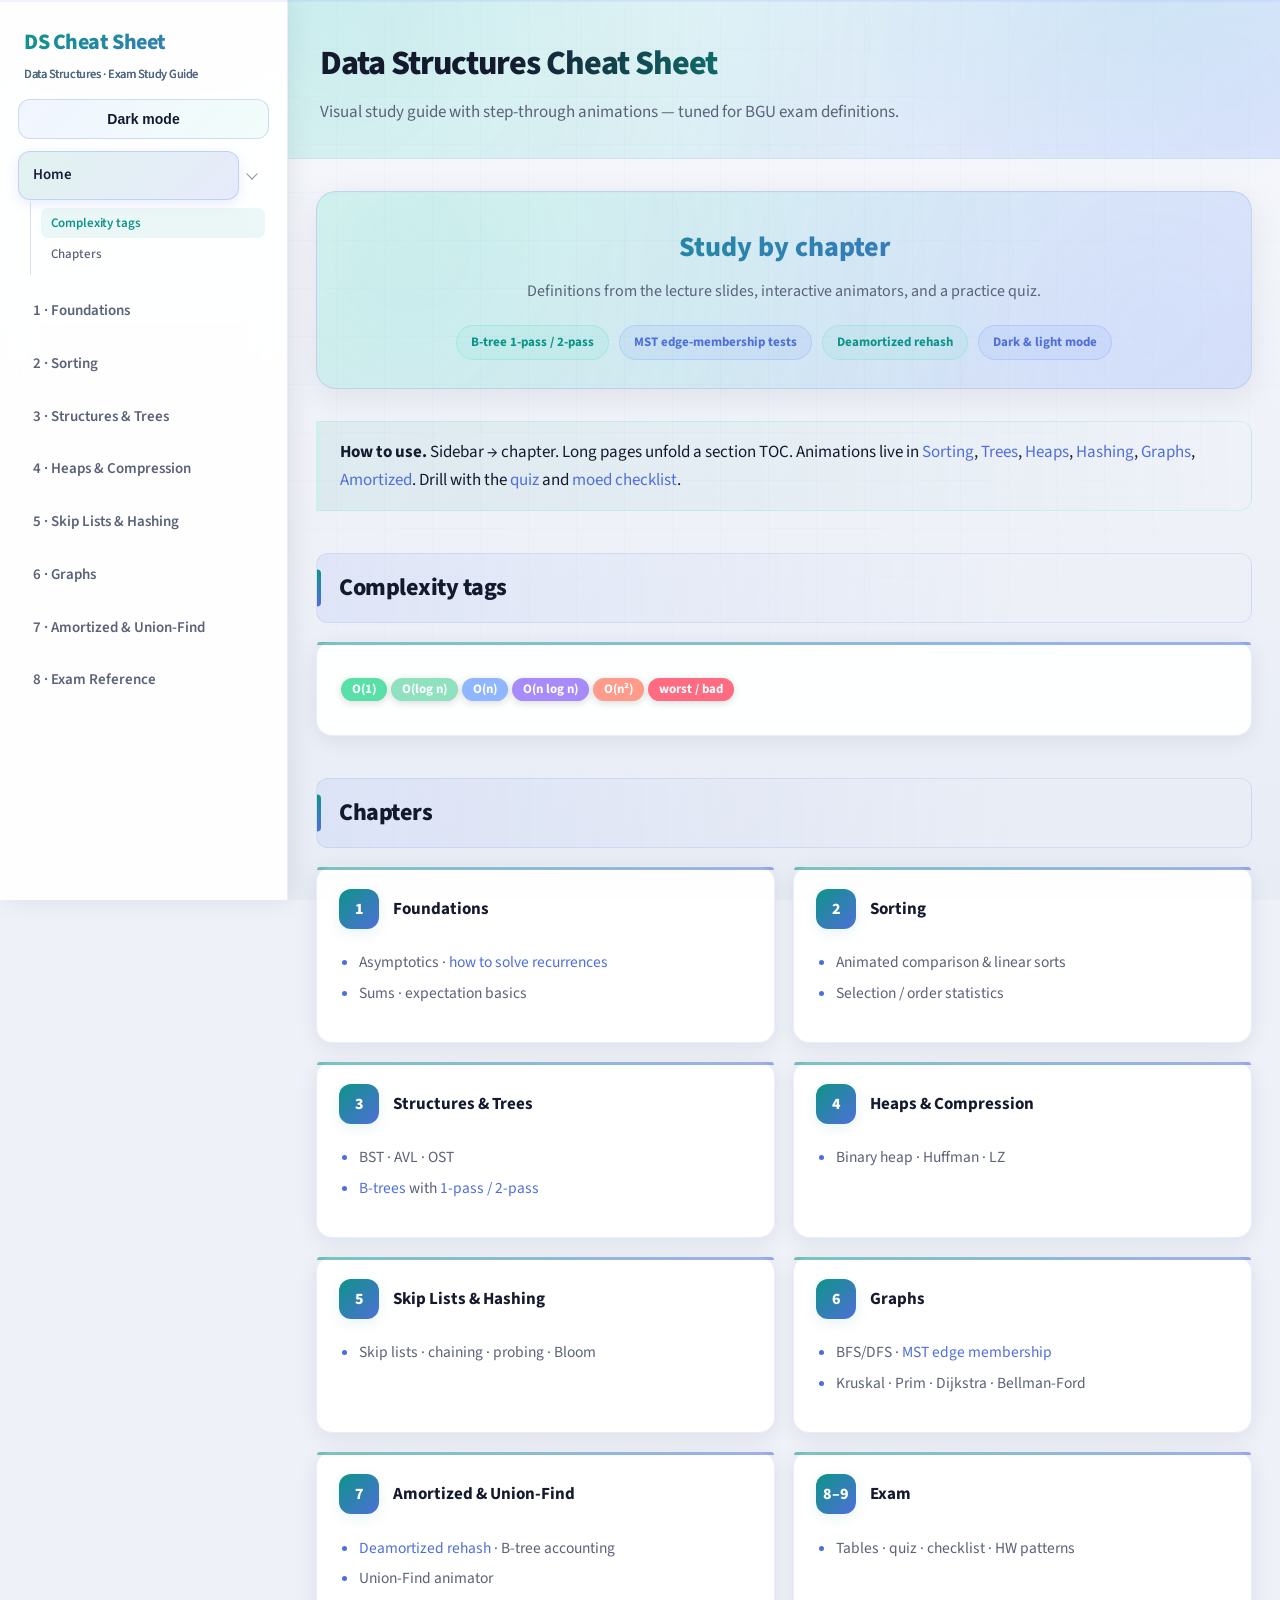
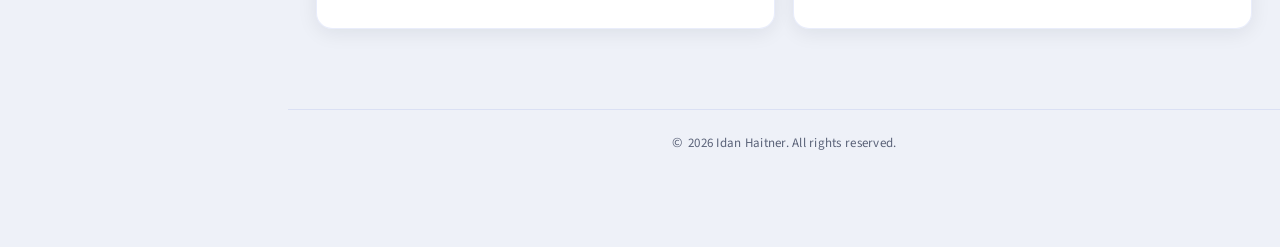
==== commit 5bffc586: "Polish exam quiz, AVL rotation sheets, and study animators. Expand past-exam closed-form quiz items," ====
--- a/index.html
+++ b/index.html
@@ -4,8 +4,8 @@
 <meta charset="UTF-8">
 <meta name="viewport" content="width=device-width, initial-scale=1.0">
 <title>DS Cheat Sheet: Home</title>
-<link rel="stylesheet" href="assets/style.css?v=20260713sidebartoc2">
-<script src="assets/theme.js?v=20260713sidebartoc2"></script>
+<link rel="stylesheet" href="assets/style.css?v=20260716ux">
+<script src="assets/theme.js?v=20260716ux"></script>
 </head>
 <body>
 <div class="layout">
@@ -22,44 +22,41 @@
     <a href="06-graphs.html">6 · Graphs</a>
     <a href="07-advanced.html">7 · Amortized &amp; Union-Find</a>
     <a href="08-exam.html">8 · Exam Reference</a>
-    <a href="09-assignments.html">9 · Homework</a>
   </nav>
 </aside>
 <main class="content">
   <div class="pagehead">
-    <h1>Data Structures: Master Exam Cheat Sheet</h1>
-    <p>A complete, visual study guide with interactive slow-motion animations.</p>
+    <h1>Data Structures Cheat Sheet</h1>
+    <p>Visual study guide with step-through animations — tuned for BGU exam definitions.</p>
   </div>
   <div class="inner">
     <div class="hero-banner card">
       <div class="hero-banner-inner">
-        <h2>Master Data Structures for Your Exam</h2>
-        <p>A complete visual study guide with interactive slow-motion animations, complexity tables, and practice quizzes.</p>
-        <div class="hero-stats">
-          <span class="hero-stat"><b>9</b>chapters</span>
-          <span class="hero-stat"><b>6+</b>animators</span>
-          <span class="hero-stat"><b>100</b>quiz questions</span>
-        </div>
+        <h2>Study by chapter</h2>
+        <p>Definitions from the lecture slides, interactive animators, and a practice quiz.</p>
         <div class="feature-pills">
-          <span class="feature-pill accent2">Interactive visualizers</span>
-          <span class="feature-pill">Complexity tables</span>
-          <span class="feature-pill accent2">Exam decision guide</span>
+          <span class="feature-pill accent2">B-tree 1-pass / 2-pass</span>
+          <span class="feature-pill">MST edge-membership tests</span>
+          <span class="feature-pill accent2">Deamortized rehash</span>
           <span class="feature-pill">Dark &amp; light mode</span>
         </div>
       </div>
     </div>
 
     <div class="note">
-      <b>How to use this site.</b> Use the left sidebar for chapters. On long pages, unfold the active chapter to jump between sections on that page (or use the Jump menu on mobile). A thin progress bar at the top shows how far you are.
-      Key pages with <b>interactive animations</b>:
-      <a href="02-sorting.html">Sorting</a>, <a href="03-trees.html">Trees</a>, <a href="04-heaps.html">Heaps &amp; Compression</a>,
-      <a href="05-hashing.html">Skip Lists &amp; Hashing</a>, and <a href="06-graphs.html">Graphs</a>.
-      Try the <a href="08-exam.html#quiz">Practice Quiz</a> and tick off past moeds on the <a href="08-exam.html#exam-checklist">Exam checklist</a>. Review <a href="09-assignments.html">Homework 2 &amp; 3</a> for design patterns that show up on exams.
+      <b>How to use.</b> Sidebar → chapter. Long pages unfold a section TOC.
+      Animations live in
+      <a href="02-sorting.html">Sorting</a>,
+      <a href="03-trees.html">Trees</a>,
+      <a href="04-heaps.html">Heaps</a>,
+      <a href="05-hashing.html">Hashing</a>,
+      <a href="06-graphs.html">Graphs</a>,
+      <a href="07-advanced.html">Amortized</a>.
+      Drill with the <a href="08-exam.html#quiz">quiz</a> and <a href="08-exam.html#exam-checklist">moed checklist</a>.
     </div>
 
-    <h2 class="section">Complexity color key</h2>
+    <h2 class="section">Complexity tags</h2>
     <div class="card">
-      <p>Throughout the site, running times use these color tags:</p>
       <p>
         <span class="tag b-O1">O(1)</span>
         <span class="tag b-Olog">O(log n)</span>
@@ -70,7 +67,7 @@
       </p>
     </div>
 
-    <h2 class="section">Full topic index</h2>
+    <h2 class="section">Chapters</h2>
     <div class="topic-grid">
       <div class="card topic-card">
         <div class="topic-card-head">
@@ -78,10 +75,8 @@
           <h4><a href="01-foundations.html">Foundations</a></h4>
         </div>
         <ul>
-          <li>Asymptotic notation (O, Ω, Θ, o, ω)</li>
-          <li>Recurrences &amp; the Master Theorem</li>
-          <li>Useful sums &amp; identities</li>
-          <li>Probability basics (expectation, indicators)</li>
+          <li>Asymptotics · <a href="01-foundations.html#recurrences">how to solve recurrences</a></li>
+          <li>Sums · expectation basics</li>
         </ul>
       </div>
       <div class="card topic-card">
@@ -90,13 +85,8 @@
           <h4><a href="02-sorting.html">Sorting</a></h4>
         </div>
         <ul>
-          <li>Interactive animated visualizer</li>
-          <li>Insertion, Selection, Bubble</li>
-          <li>Merge, Quick, Heap</li>
-          <li>Counting, Radix, Bucket + <a href="02-sorting.html#linear-sorting">linear-sort decision guide</a></li>
-          <li>Comparison lower bound</li>
-          <li><a href="02-sorting.html#selection-problem">Selection problem</a>: Partition, Randomized-Select, median of medians</li>
-          <li><a href="02-sorting.html#order-stat-toolkit">Order-stat toolkit</a>: static vs OST vs indexable skip list</li>
+          <li>Animated comparison &amp; linear sorts</li>
+          <li>Selection / order statistics</li>
         </ul>
       </div>
       <div class="card topic-card">
@@ -105,12 +95,8 @@
           <h4><a href="03-trees.html">Structures &amp; Trees</a></h4>
         </div>
         <ul>
-          <li>Stacks, queues, lists vs arrays</li>
-          <li>Tree definitions &amp; traversals</li>
-          <li>Binary Search Trees</li>
-          <li>AVL trees (rotations)</li>
-          <li>Order statistic trees (Select / Rank) · <a href="03-trees.html#ost">when vs skip list</a></li>
-          <li><a href="03-trees.html#btree">B-trees</a> · <a href="03-trees.html#btree-height">height</a> · <a href="03-trees.html#btree-split">split</a> / <a href="03-trees.html#btree-merge">merge</a></li>
+          <li>BST · AVL · OST</li>
+          <li><a href="03-trees.html#btree">B-trees</a> with <a href="03-trees.html#btree-passes">1-pass / 2-pass</a></li>
         </ul>
       </div>
       <div class="card topic-card">
@@ -119,9 +105,7 @@
           <h4><a href="04-heaps.html">Heaps &amp; Compression</a></h4>
         </div>
         <ul>
-          <li>Binary heap / priority queue</li>
-          <li>Huffman coding animator</li>
-          <li>Lempel-Ziv compression</li>
+          <li>Binary heap · Huffman · LZ</li>
         </ul>
       </div>
       <div class="card topic-card">
@@ -130,10 +114,7 @@
           <h4><a href="05-hashing.html">Skip Lists &amp; Hashing</a></h4>
         </div>
         <ul>
-          <li>Skip lists · <a href="05-hashing.html#indexable-skiplist">IndexableSkipList</a> (Select)</li>
-          <li>Hash tables &amp; chaining</li>
-          <li>Open addressing (probing)</li>
-          <li>Bloom filters</li>
+          <li>Skip lists · chaining · probing · Bloom</li>
         </ul>
       </div>
       <div class="card topic-card">
@@ -142,11 +123,8 @@
           <h4><a href="06-graphs.html">Graphs</a></h4>
         </div>
         <ul>
-          <li><a href="06-graphs.html#graph-map">Which algorithm when?</a> decision map</li>
-          <li><a href="06-graphs.html#bfs-vs-dfs">BFS vs DFS</a> comparison</li>
-          <li>Interactive BFS/DFS/MST/Dijkstra animators</li>
-          <li>MST deep dive (cut/cycle, edge membership)</li>
-          <li>Bellman-Ford, graph reductions, exam tips</li>
+          <li>BFS/DFS · <a href="06-graphs.html#mst">MST edge membership</a></li>
+          <li>Kruskal · Prim · Dijkstra · Bellman-Ford</li>
         </ul>
       </div>
       <div class="card topic-card">
@@ -155,39 +133,19 @@
           <h4><a href="07-advanced.html">Amortized &amp; Union-Find</a></h4>
         </div>
         <ul>
-          <li>Amortized analysis (aggregate &amp; accounting)</li>
-          <li><a href="07-advanced.html#deamortization">Deamortization</a> (rehashing)</li>
-          <li><a href="07-advanced.html#btree-amortized">B-tree amortized analysis</a></li>
-          <li>Disjoint sets / union-find <a href="07-advanced.html#unionfind">(animator)</a></li>
+          <li><a href="07-advanced.html#deamortization">Deamortized rehash</a> · B-tree accounting</li>
+          <li>Union-Find animator</li>
         </ul>
       </div>
       <div class="card topic-card">
         <div class="topic-card-head">
-          <span class="topic-num">8</span>
-          <h4><a href="08-exam.html">Exam Reference</a></h4>
+          <span class="topic-num">8–9</span>
+          <h4><a href="08-exam.html">Exam</a></h4>
         </div>
         <ul>
-          <li>Master complexity tables</li>
-          <li><a href="08-exam.html#exam-checklist">Exam checklist</a></li>
-          <li><a href="08-exam.html#decision">What to use when</a></li>
-          <li>Practice quiz &amp; common pitfalls</li>
+          <li>Tables · quiz · checklist · HW patterns</li>
         </ul>
       </div>
-      <div class="card topic-card">
-        <div class="topic-card-head">
-          <span class="topic-num">9</span>
-          <h4><a href="09-assignments.html">Homework</a></h4>
-        </div>
-        <ul>
-          <li><a href="09-assignments.html#hw2">Assignment 2</a>: AVL+list, product stats</li>
-          <li><a href="09-assignments.html#hw3">Assignment 3</a>: hashing, IndexableSkipList</li>
-          <li><a href="09-assignments.html#hw-exam">Exam map</a>: HW idea → structure</li>
-        </ul>
-      </div>
-    </div>
-
-    <div class="note" style="text-align:center">
-      Tip: use your browser's <b>Print → Save as PDF</b> on any page for an offline copy (styles are print-optimized).
     </div>
   </div>
 </main>
--- a/assets/style.css
+++ b/assets/style.css
@@ -1,4 +1,4 @@
-@import url('https://fonts.googleapis.com/css2?family=Inter:wght@400;500;600;700;800&family=JetBrains+Mono:wght@400;600;700&display=swap');
+@import url('https://fonts.googleapis.com/css2?family=Source+Sans+3:wght@400;500;600;700;800&family=JetBrains+Mono:wght@400;600;700&display=swap');
 
 /* ---------- Theme tokens ---------- */
 :root,
@@ -29,7 +29,7 @@
   --radius-md: 12px;
   --radius-lg: 16px;
   --radius-xl: 20px;
-  --font-display: "Inter", "Segoe UI", Roboto, Helvetica, Arial, sans-serif;
+  --font-display: "Source Sans 3", "Segoe UI", Roboto, Helvetica, Arial, sans-serif;
   --font-mono: "JetBrains Mono", "Fira Code", Consolas, monospace;
   --nav-hover: #232a52;
   --nav-active-text: #0a0f22;
@@ -1065,6 +1065,68 @@
 }
 .gviz-legend-compact > span { display: inline-flex; align-items: center; gap: 6px; }
 .gviz-legend-compact .sw + .sw { margin-left: -4px; }
+
+/* ---------- AVL rotation diagram sheets ---------- */
+.avl-rot-legend {
+  display: flex;
+  flex-wrap: wrap;
+  gap: 8px 14px;
+  margin: 0 0 14px;
+  padding: 10px 12px;
+  border-radius: 12px;
+  border: 1px solid var(--line-strong);
+  background: var(--viz-bg);
+}
+.avl-leg {
+  display: inline-flex;
+  align-items: center;
+  gap: 7px;
+  font-size: 13px;
+  color: var(--muted);
+  font-weight: 600;
+}
+.avl-leg b { color: var(--ink); font-weight: 800; }
+.avl-dot {
+  width: 12px;
+  height: 12px;
+  border-radius: 50%;
+  flex-shrink: 0;
+  box-shadow: 0 0 0 2px rgba(255, 255, 255, 0.12);
+}
+.avl-rot-block {
+  margin: 0 0 18px;
+}
+.avl-rot-title {
+  margin: 0 0 8px;
+  font-size: 17px;
+  font-weight: 800;
+  color: var(--ink);
+}
+.avl-rot-title span {
+  color: var(--accent2);
+  font-weight: 700;
+}
+.avl-rot-stage {
+  border-radius: 14px;
+  border: 1px solid rgba(124, 156, 255, 0.28);
+  background:
+    radial-gradient(120% 80% at 10% 0%, rgba(124, 156, 255, 0.14), transparent 50%),
+    #0c1024;
+  padding: 10px 8px 6px;
+  box-shadow: 0 8px 28px rgba(0, 0, 0, 0.28), inset 0 1px 0 rgba(255, 255, 255, 0.04);
+  overflow-x: auto;
+}
+[data-theme="light"] .avl-rot-stage {
+  border-color: #3a4678;
+  box-shadow: 0 6px 22px rgba(20, 30, 70, 0.18);
+}
+.avl-rot-sheet {
+  display: block;
+  width: 100%;
+  min-width: 520px;
+  height: auto;
+}
+
 .graph-viz-wrap,
 .tree-viz-wrap,
 .sort-viz-wrap,
@@ -2397,8 +2459,39 @@
 [data-theme="light"] .cat-structure { color: #4f6fd8; }
 [data-theme="light"] .cat-concept { color: #c2410c; }
 
+.quiz-source-row {
+  display: flex;
+  flex-wrap: wrap;
+  gap: 6px;
+  margin: 0 0 8px;
+}
+.quiz-type-pill, .quiz-source-pill {
+  display: inline-flex;
+  align-items: center;
+  font-size: 11px;
+  font-weight: 700;
+  letter-spacing: 0.02em;
+  padding: 3px 9px;
+  border-radius: 999px;
+  border: 1px solid var(--line);
+}
+.quiz-type-mcq { background: rgba(124, 156, 255, 0.15); color: #8fb6ff; border-color: rgba(124, 156, 255, 0.35); }
+.quiz-type-asn { background: rgba(255, 216, 138, 0.15); color: #ffd88a; border-color: rgba(255, 216, 138, 0.4); }
+.quiz-type-tf { background: rgba(87, 224, 192, 0.12); color: #57e0c0; border-color: rgba(87, 224, 192, 0.35); }
+.quiz-source-pill { color: var(--muted); background: var(--viz-btn-bg); }
+[data-theme="light"] .quiz-type-mcq { color: #4f6fd8; }
+[data-theme="light"] .quiz-type-asn { color: #b45309; }
+[data-theme="light"] .quiz-type-tf { color: #0d9488; }
+
 .quiz-meta { font-size: 13px; color: var(--muted); margin-bottom: 6px; font-weight: 600; }
-.quiz-q { font-size: 18px; font-weight: 700; line-height: 1.4; margin: 0 0 12px; color: var(--ink); }
+.quiz-q {
+  font-size: 18px;
+  font-weight: 700;
+  line-height: 1.45;
+  margin: 0 0 12px;
+  color: var(--ink);
+  white-space: pre-line;
+}
 
 .quiz-options { display: flex; flex-direction: column; gap: 8px; }
 .quiz-option {
@@ -3891,42 +3984,76 @@
   display: flex;
   flex-wrap: wrap;
   align-items: center;
-  justify-content: space-between;
-  gap: 10px;
-  margin: 0 0 16px;
+  gap: 8px;
+  margin: 0 0 12px;
 }
 .exam-checklist-progress {
   font-size: 15px;
   font-weight: 600;
   color: var(--muted);
+  margin-right: auto;
 }
 .exam-checklist-progress b { color: var(--ink); }
 .exam-check-year {
-  margin: 0 0 16px;
-  padding: 12px 14px;
-  border: 1px solid var(--line);
-  border-radius: 12px;
+  margin: 6px 0;
+  padding: 6px 10px;
+  border: 1px solid var(--line);
+  border-radius: 10px;
   background: rgba(124, 156, 255, 0.04);
 }
-.exam-check-year h4 {
-  margin: 0 0 10px;
+.exam-check-year-sum {
+  display: flex;
+  align-items: center;
+  gap: 10px;
+  cursor: pointer;
+  list-style: none;
+  font-weight: 800;
+  color: var(--accent2);
   font-size: 13px;
-  font-weight: 800;
-  letter-spacing: 0.06em;
+  letter-spacing: 0.04em;
+  user-select: none;
+}
+.exam-check-year-sum::-webkit-details-marker { display: none; }
+.exam-check-year-sum::marker { content: ""; }
+.exam-check-year-sum::before {
+  content: "▸";
+  font-size: 12px;
+  color: var(--muted);
+  width: 1em;
+  flex: 0 0 auto;
+}
+.exam-check-year[open] > .exam-check-year-sum::before {
+  content: "▾";
+}
+.exam-check-year-title {
   text-transform: uppercase;
-  color: var(--accent2);
+}
+.exam-check-year-prog {
+  font-size: 12px;
+  font-weight: 600;
+  color: var(--muted);
+  letter-spacing: 0;
+}
+.exam-check-year-body {
+  display: flex;
+  flex-wrap: wrap;
+  gap: 6px;
+  padding: 8px 0 2px;
 }
 .exam-check-item {
   display: flex;
   flex-wrap: wrap;
   align-items: center;
-  gap: 8px 12px;
-  padding: 10px 12px;
-  margin: 0 0 6px;
-  border-radius: 10px;
+  gap: 6px 10px;
+  padding: 6px 10px;
+  margin: 0;
+  border-radius: 8px;
   border: 1px solid transparent;
   cursor: pointer;
   transition: background 0.12s, border-color 0.12s;
+  flex: 1 1 auto;
+  min-width: 140px;
+  font-size: 13.5px;
 }
 .exam-check-item:hover {
   background: rgba(124, 156, 255, 0.08);
@@ -3936,30 +4063,25 @@
   border-color: rgba(87, 224, 192, 0.28);
 }
 .exam-check-item input[type="checkbox"] {
-  width: 18px;
-  height: 18px;
+  width: 16px;
+  height: 16px;
   accent-color: var(--accent2);
   cursor: pointer;
   flex: 0 0 auto;
 }
 .exam-check-label {
-  font-size: 15px;
+  font-size: 13.5px;
   color: var(--ink);
-  min-width: 72px;
+  min-width: 64px;
 }
 .exam-check-item.is-done .exam-check-label {
   text-decoration: line-through;
   opacity: 0.75;
 }
-.exam-check-note {
-  flex: 1 1 160px;
+.exam-check-link {
   font-size: 12.5px;
-  color: var(--muted);
-}
-.exam-check-link {
-  font-size: 13px;
   font-weight: 600;
-  padding: 4px 8px;
+  padding: 3px 7px;
   border-radius: 6px;
   border: 1px solid var(--line);
   background: var(--card);
@@ -3972,10 +4094,10 @@
   text-decoration: none;
 }
 
-/* —— Union-Find animator —— */
+/* —— Union-Find animator (slide-like forest) —— */
 .uf-viz-wrap {
   margin-top: 14px;
-  padding: 16px;
+  padding: 18px;
   border: 1px solid var(--line);
   border-radius: var(--radius-lg);
   background: var(--viz-bg);
@@ -4024,41 +4146,54 @@
   margin-bottom: 10px;
 }
 .uf-main {
-  display: grid;
-  grid-template-columns: 1.2fr 0.9fr;
+  display: flex;
+  flex-direction: column;
+  gap: 14px;
+  align-items: stretch;
+}
+.uf-stage {
+  min-height: 400px;
+  padding: 20px 16px 28px;
+  border-radius: 12px;
+  border: 1px solid var(--line);
+  background:
+    radial-gradient(ellipse 70% 60% at 50% 40%, rgba(124, 156, 255, 0.06), transparent 70%),
+    var(--viz-panel-bg);
+  overflow-x: auto;
+  display: flex;
+  align-items: center;
+  justify-content: center;
+}
+.uf-stage svg.uf-forest-svg {
+  display: block;
+  width: 100%;
+  max-width: 720px;
+  margin: 0 auto;
+  min-height: 340px;
+}
+.uf-side {
+  display: flex;
+  flex-direction: column;
   gap: 12px;
-  align-items: start;
-}
-@media (max-width: 900px) {
-  .uf-main { grid-template-columns: 1fr; }
-}
-.uf-stage {
-  min-height: 160px;
-  padding: 10px;
-  border-radius: 10px;
-  border: 1px solid var(--line);
-  background: var(--viz-panel-bg);
-  overflow-x: auto;
-}
-.uf-stage svg { display: block; }
-.uf-side { display: flex; flex-direction: column; gap: 10px; min-width: 0; }
+  min-width: 0;
+}
 .uf-table { overflow-x: auto; }
 .uf-arrays {
   width: 100%;
   border-collapse: collapse;
-  font-size: 13px;
+  font-size: 18px;
   font-family: var(--font-mono);
 }
 .uf-arrays th,
 .uf-arrays td {
-  padding: 6px 8px;
+  padding: 12px 14px;
   border: 1px solid var(--line);
   text-align: center;
 }
 .uf-arrays th {
   background: var(--th-bg);
   color: var(--th-ink);
-  font-size: 11px;
+  font-size: 14px;
   font-weight: 800;
 }
 .uf-arrays td.hi {
@@ -4067,229 +4202,443 @@
   font-weight: 800;
 }
 .uf-code {
-  max-height: 220px;
+  max-height: none;
+  overflow: visible;
+  font-size: 16px;
+  line-height: 1.55;
+  white-space: pre-wrap;
+  word-break: break-word;
+  width: 100%;
 }
 .uf-edge {
-  stroke: #5a6794;
+  stroke: #4a5568;
   stroke-width: 2.2;
   stroke-linecap: round;
 }
+[data-theme="light"] .uf-edge {
+  stroke: #334155;
+}
 .uf-edge.is-active {
-  stroke: #57e0c0;
-  stroke-width: 3;
+  stroke: #0d9488;
+  stroke-width: 2.8;
 }
 .uf-edge.is-guide {
-  stroke-dasharray: 5 4;
+  stroke-dasharray: 6 5;
 }
 .uf-node {
-  stroke-width: 2;
-}
-.uf-node--normal { fill: #3f51b5; stroke: #5c6bc0; }
+  stroke-width: 3.25;
+  filter: drop-shadow(0 2px 4px rgba(0, 0, 0, 0.18));
+}
+/* Slide-like: soft fill + strong rim */
+.uf-node--normal { fill: #e8eefc; stroke: #3b4f9a; }
 .uf-node--start,
-.uf-node--current { fill: #c0533f; stroke: #ff6b81; }
-.uf-node--path { fill: #5c6bc0; stroke: #7c9cff; }
-.uf-node--root { fill: #2f8f5f; stroke: #57e0c0; }
+.uf-node--current { fill: #ffe4e0; stroke: #c53d2e; }
+.uf-node--path { fill: #dbe4ff; stroke: #4f6fd8; }
+.uf-node--root { fill: #d8f5e8; stroke: #1a7a4c; }
 .uf-node--attach,
-.uf-node--compress { fill: #b45309; stroke: #fbbf24; }
+.uf-node--compress { fill: #fff1d6; stroke: #b45309; }
+[data-theme="dark"] .uf-node--normal { fill: #2a3568; stroke: #8ba4ff; }
+[data-theme="dark"] .uf-node--start,
+[data-theme="dark"] .uf-node--current { fill: #5c2a28; stroke: #ff8a9a; }
+[data-theme="dark"] .uf-node--path { fill: #2f3f7a; stroke: #a5b8ff; }
+[data-theme="dark"] .uf-node--root { fill: #1e4a38; stroke: #57e0c0; }
+[data-theme="dark"] .uf-node--attach,
+[data-theme="dark"] .uf-node--compress { fill: #4a3210; stroke: #fbbf24; }
 .uf-node-label {
-  fill: #fff;
-  font-size: 14px;
+  fill: #1a2038;
+  font-size: 34px;
   font-weight: 800;
-  font-family: "Segoe UI", Roboto, Helvetica, Arial, sans-serif;
+  font-family: var(--font-display);
   pointer-events: none;
-}
+  letter-spacing: 0.02em;
+}
+[data-theme="dark"] .uf-node-label { fill: #f4f6ff; }
 .uf-rank-badge {
-  fill: var(--muted);
-  font-size: 11px;
+  fill: #4f46e5;
+  font-size: 18px;
   font-weight: 700;
-  font-family: var(--font-mono);
-}
-
-/* —— Deamortized rehash animator —— */
+  font-family: var(--font-display);
+  pointer-events: none;
+  letter-spacing: 0.01em;
+}
+.uf-rank-badge.is-root {
+  fill: #7c3aed;
+  font-weight: 800;
+}
+[data-theme="dark"] .uf-rank-badge {
+  fill: #a5b4fc;
+}
+[data-theme="dark"] .uf-rank-badge.is-root {
+  fill: #c4b5fd;
+}
+
+.uf-viz-wrap .legend {
+  margin: 4px 0 12px;
+  gap: 12px 16px;
+}
+.uf-viz-wrap .legend .sw {
+  width: 14px;
+  height: 14px;
+  border-radius: 50%;
+}
+
+/* —— Deamortized rehash animator (bright slide stage) —— */
 .deam-viz-wrap {
   margin-top: 14px;
-  padding: 12px 14px 14px;
-  border: 1px solid var(--border);
+  padding: 16px 18px 18px;
+  border: 1px solid var(--line);
   border-radius: 12px;
   background: var(--card);
+  max-width: none;
 }
 .deam-main {
-  display: grid;
-  grid-template-columns: minmax(0, 1.55fr) minmax(240px, 0.85fr);
+  display: flex;
+  flex-direction: column;
   gap: 14px;
   margin-top: 10px;
-  align-items: start;
-}
-@media (max-width: 900px) {
-  .deam-main { grid-template-columns: 1fr; }
 }
 .deam-stage {
   overflow-x: auto;
-  padding: 4px 2px 8px;
+  overflow-y: visible;
+  padding: 18px 16px 20px;
   min-width: 0;
-}
-.deam-progress { margin-bottom: 12px; }
-.deam-progress-label {
+  min-height: 380px;
+  background: #f4f7fc;
+  border: 1px solid #c8d2ea;
+  border-radius: 12px;
+  display: flex;
+  justify-content: center;
+  align-items: flex-start;
+}
+[data-theme="dark"] .deam-stage {
+  background: #eef2fb;
+  border-color: #b8c4e0;
+}
+.deam-stage svg,
+.deam-viz-svg {
+  display: block;
+  width: auto;
+  max-width: 100%;
+  height: auto;
+  margin: 0 auto;
+  border-radius: 8px;
+}
+#deam-viz .viz-code,
+#deam-viz .deam-code {
+  max-height: none;
+  overflow: visible;
+  font-size: 15.5px;
+  line-height: 1.55;
+  width: 100%;
+  max-width: none;
+  margin: 14px 0 0;
+  box-sizing: border-box;
+}
+#deam-viz .viz-desc {
+  margin-top: 12px;
+  font-size: 15.5px;
+  text-align: center;
+}
+#deam-viz .viz-panel {
+  font-family: var(--font-mono);
+  font-size: 14px;
+  text-align: center;
+}
+#deam-viz .viz-stats {
+  justify-content: center;
+}
+#deam-viz .legend {
+  justify-content: center;
+}
+#deam-viz .viz-controls {
+  justify-content: center;
+  flex-wrap: wrap;
+}
+
+/* —— Recurrences section (tidy + diagrams) —— */
+.rec-section > .rec-lead { margin-top: 0; color: var(--muted); }
+.rec-method-grid {
+  display: grid;
+  grid-template-columns: repeat(4, 1fr);
+  gap: 10px;
+  margin: 12px 0 20px;
+}
+@media (max-width: 900px) {
+  .rec-method-grid { grid-template-columns: repeat(2, 1fr); }
+}
+.rec-method {
+  padding: 12px 12px 14px;
+  border-radius: 12px;
+  border: 1px solid var(--line);
+  background: var(--viz-panel-bg);
+  text-align: center;
+}
+.rec-method-tag {
+  display: inline-block;
+  font-size: 11px;
+  font-weight: 800;
+  letter-spacing: 0.04em;
+  text-transform: uppercase;
+  color: var(--nav-active-text);
+  background: linear-gradient(135deg, var(--accent2), var(--accent));
+  padding: 3px 8px;
+  border-radius: 999px;
+  margin-bottom: 8px;
+}
+.rec-method p {
+  margin: 0 0 4px;
+  font-size: 14px;
+  font-weight: 700;
+}
+.rec-method span {
+  font-size: 12.5px;
+  color: var(--muted);
+}
+.rec-diagrams {
+  display: grid;
+  grid-template-columns: 1fr 1fr;
+  gap: 14px;
+  margin: 10px 0 12px;
+}
+@media (max-width: 820px) {
+  .rec-diagrams { grid-template-columns: 1fr; }
+}
+.rec-fig {
+  margin: 0;
+  padding: 12px 10px 8px;
+  border-radius: 12px;
+  border: 1px solid var(--line);
+  background: #f4f7fc;
+}
+[data-theme="dark"] .rec-fig {
+  background: #12182e;
+}
+.rec-fig figcaption {
   font-size: 13px;
-  color: var(--muted);
+  font-weight: 700;
+  text-align: center;
   margin-bottom: 6px;
-  font-family: var(--font-mono);
-}
-.deam-progress-bar {
-  height: 8px;
-  border-radius: 999px;
-  background: color-mix(in srgb, var(--border) 80%, transparent);
-  overflow: hidden;
-}
-.deam-progress-bar i {
+  color: var(--ink);
+}
+.rec-svg {
   display: block;
-  height: 100%;
-  background: linear-gradient(90deg, #5c6bc0, #57e0c0);
-  border-radius: inherit;
-  transition: width 0.25s ease;
-}
-.deam-tables {
-  display: flex;
-  flex-direction: column;
-  gap: 12px;
-  align-items: stretch;
-}
-.deam-table {
-  border: 1px solid var(--border);
-  border-radius: 10px;
-  padding: 10px;
-  background: color-mix(in srgb, var(--bg) 65%, var(--card));
-  min-width: 0;
-  overflow: hidden;
-}
-.deam-table.is-swap {
-  border-color: #57e0c0;
-  box-shadow: 0 0 0 2px color-mix(in srgb, #57e0c0 35%, transparent);
-}
-.deam-table-head {
-  display: flex;
-  flex-wrap: wrap;
-  align-items: baseline;
-  gap: 8px 12px;
-  margin-bottom: 8px;
-}
-.deam-table-name {
+  width: 100%;
+  height: auto;
+  color: var(--muted);
+}
+.rec-node {
+  fill: #d8f5e8;
+  stroke: #1a7a4c;
+  stroke-width: 2.25;
+}
+.rec-node--small { stroke-width: 2; }
+[data-theme="dark"] .rec-node {
+  fill: #1e4a38;
+  stroke: #57e0c0;
+}
+.rec-edge {
+  stroke: #64748b;
+  stroke-width: 1.75;
+  fill: none;
+}
+.rec-node-lab {
+  fill: #134e4a;
+  font-size: 13px;
   font-weight: 800;
-  font-size: 16px;
-  color: var(--text);
-}
-.deam-table-meta {
-  font-size: 12px;
-  color: var(--muted);
-  font-family: var(--font-mono);
-}
-.deam-buckets {
-  display: flex;
-  flex-wrap: nowrap;
-  gap: 6px;
-  align-items: stretch;
-  overflow-x: auto;
-  padding-bottom: 4px;
-}
-.deam-table.is-wide .deam-bucket { width: 36px; }
-.deam-table.is-wide .deam-chip { min-width: 22px; height: 22px; font-size: 11px; padding: 0 4px; }
-.deam-bucket {
-  flex: 0 0 auto;
-  width: 52px;
-  border: 1px solid var(--border);
-  border-radius: 8px;
-  background: color-mix(in srgb, var(--card) 90%, #3f51b5 4%);
-  display: flex;
-  flex-direction: column;
-  transition: border-color 0.2s ease, background 0.2s ease;
-}
-.deam-bucket.is-scanned {
-  background: color-mix(in srgb, #0f766e 14%, var(--card));
-  border-style: dashed;
-  border-color: color-mix(in srgb, #57e0c0 55%, var(--border));
-}
-.deam-bucket.is-hot,
-.deam-bucket.is-scanning {
-  border-color: #ff6b81;
-  background: color-mix(in srgb, #c0533f 18%, var(--card));
-}
-.deam-bucket-idx {
-  text-align: center;
-  font-size: 11px;
-  font-weight: 700;
-  color: var(--muted);
-  padding: 4px 0 2px;
-  border-bottom: 1px solid var(--border);
-  font-family: var(--font-mono);
-}
-.deam-chain {
-  flex: 1;
-  display: flex;
-  flex-direction: column;
-  align-items: center;
-  gap: 2px;
-  padding: 6px 4px 4px;
-  min-height: 64px;
-}
-.deam-empty {
-  color: var(--muted);
-  opacity: 0.35;
-  font-size: 14px;
-  margin-top: 10px;
-}
-.deam-link {
-  color: var(--muted);
-  font-size: 10px;
-  line-height: 1;
-  opacity: 0.7;
-}
-.deam-chip {
-  display: inline-flex;
-  align-items: center;
-  justify-content: center;
-  min-width: 28px;
-  height: 26px;
-  padding: 0 7px;
-  border-radius: 999px;
-  background: #3f51b5;
-  color: #fff;
-  font-size: 12px;
+  text-anchor: middle;
+  font-family: var(--font-display);
+}
+.rec-node-lab.sm { font-size: 11px; }
+[data-theme="dark"] .rec-node-lab { fill: #e8fff4; }
+.rec-cost-bg {
+  fill: rgba(13, 148, 136, 0.08);
+  stroke: rgba(13, 148, 136, 0.25);
+  stroke-width: 1;
+}
+[data-theme="dark"] .rec-cost-bg {
+  fill: rgba(87, 224, 192, 0.08);
+  stroke: rgba(87, 224, 192, 0.28);
+}
+.rec-cost {
+  fill: #0d9488;
+  font-size: 13px;
   font-weight: 800;
   font-family: var(--font-mono);
-}
-.deam-chip.is-hot {
-  background: #c0533f;
-  outline: 2px solid #ff6b81;
-  outline-offset: 1px;
-}
-.deam-scan-mark {
-  min-height: 28px;
+  text-anchor: middle;
+}
+[data-theme="dark"] .rec-cost { fill: #57e0c0; }
+.rec-cost-sub {
+  fill: var(--muted);
+  font-size: 16px;
+  font-weight: 700;
+  text-anchor: middle;
+}
+.rec-caption {
+  fill: var(--muted);
+  font-size: 12px;
+  font-weight: 700;
+  text-anchor: middle;
+  font-family: var(--font-display);
+}
+.rec-tree-points {
+  display: grid;
+  grid-template-columns: 1fr 1fr;
+  gap: 12px;
+  margin: 0 0 18px;
+}
+@media (max-width: 820px) {
+  .rec-tree-points { grid-template-columns: 1fr; }
+}
+.rec-tree-points > div {
+  padding: 10px 14px;
+  border-radius: 10px;
+  border: 1px solid var(--line);
+  background: var(--note-bg);
+  font-size: 14.5px;
+}
+.rec-tree-points ul {
+  margin: 6px 0 0;
+  padding-left: 1.15em;
+}
+.rec-tree-points li { margin: 2px 0; }
+.rec-master-viz {
+  display: grid;
+  grid-template-columns: repeat(3, 1fr);
+  gap: 10px;
+  margin: 12px 0 14px;
+}
+@media (max-width: 820px) {
+  .rec-master-viz { grid-template-columns: 1fr; }
+}
+.rec-master-case {
+  padding: 14px 12px 14px;
+  border-radius: 12px;
+  border: 1px solid var(--line);
+  background: var(--viz-panel-bg);
   text-align: center;
-  padding: 2px 0 4px;
-  font-size: 10px;
+  overflow: visible;
+}
+.rec-master-svg {
+  display: block;
+  width: 100%;
+  max-width: 160px;
+  height: auto;
+  margin: 0 auto 6px;
+  overflow: visible;
+}
+.rec-m-edge {
+  stroke: #94a3b8;
+  stroke-width: 1.5;
+  fill: none;
+}
+.rec-m-node {
+  stroke-width: 1.75;
+}
+.rec-m-node--faint {
+  fill: #e2e8f0;
+  stroke: #94a3b8;
+}
+.rec-m-node--mid {
+  fill: #99f6e4;
+  stroke: #0f766e;
+}
+.rec-m-node--hot {
+  fill: #14b8a6;
+  stroke: #0f766e;
+}
+[data-theme="dark"] .rec-m-node--faint {
+  fill: #2a3348;
+  stroke: #64748b;
+}
+[data-theme="dark"] .rec-m-node--mid {
+  fill: #1e4a38;
+  stroke: #57e0c0;
+}
+[data-theme="dark"] .rec-m-node--hot {
+  fill: #0d9488;
+  stroke: #5eead4;
+}
+.rec-master-case strong { display: block; margin: 4px 0 2px; }
+.rec-master-case p { margin: 0 0 6px; font-size: 13.5px; color: var(--muted); }
+.rec-master-ans {
+  display: block;
+  font-size: 15px;
   font-weight: 700;
-}
-.deam-scan-cursor { color: #57e0c0; }
-.deam-scan-done {
-  color: color-mix(in srgb, #57e0c0 65%, var(--muted));
-  opacity: 0.8;
-  font-size: 9px;
-  text-transform: uppercase;
-  letter-spacing: 0.02em;
-}
-.deam-placeholder {
-  border: 1px dashed color-mix(in srgb, #57e0c0 50%, var(--border));
+  color: var(--accent2);
+  margin-bottom: 4px;
+}
+.rec-master-case > span { font-size: 12px; color: var(--muted); font-weight: 600; }
+.rec-compact { font-size: 15px; }
+.rec-compact th, .rec-compact td { padding: 8px 10px; }
+.rec-note { font-size: 14.5px; }
+.rec-two {
+  display: grid;
+  grid-template-columns: 1fr 1fr;
+  gap: 12px;
+  margin-bottom: 16px;
+}
+@media (max-width: 820px) {
+  .rec-two { grid-template-columns: 1fr; }
+}
+.rec-mini {
+  padding: 12px 14px;
+  border-radius: 12px;
+  border: 1px solid var(--line);
+  background: var(--viz-panel-bg);
+}
+.rec-mini h5 { margin: 0 0 8px; font-size: 15px; }
+.rec-mini ol { margin: 0; padding-left: 1.2em; font-size: 14.5px; }
+.rec-mini li { margin: 3px 0; }
+.rec-ex {
+  margin: 10px 0 0;
+  font-size: 13.5px;
+  color: var(--muted);
+}
+
+/* —— B-tree 1-pass / 2-pass toggle —— */
+.bt-pass-toggle {
+  display: inline-flex;
+  padding: 3px;
+  border-radius: 10px;
+  border: 1px solid var(--line);
+  background: rgba(60, 80, 140, 0.06);
+  gap: 2px;
+}
+.bt-pass-btn {
+  border: none;
+  background: transparent;
+  color: var(--muted);
+  font: inherit;
+  font-size: 13px;
+  font-weight: 700;
+  padding: 7px 12px;
   border-radius: 8px;
-  padding: 28px 12px;
-  text-align: center;
-  color: var(--muted);
-  font-size: 13px;
-  font-family: var(--font-mono);
-  background: color-mix(in srgb, #0f766e 8%, var(--card));
-}
-#deam-viz .viz-code {
-  max-height: 300px;
-  overflow: auto;
-  font-size: 12.5px;
-  line-height: 1.45;
-}
+  cursor: pointer;
+  transition: background 0.15s, color 0.15s, box-shadow 0.15s;
+}
+.bt-pass-btn.is-on {
+  background: var(--card);
+  color: var(--ink);
+  box-shadow: 0 1px 4px var(--shadow);
+}
+.bt-pass-hint {
+  margin: 0 0 10px;
+  padding: 8px 12px;
+  font-size: 13.5px;
+  color: var(--muted);
+  background: var(--note-bg);
+  border-radius: 10px;
+  border: 1px solid var(--line);
+}
+.bt-pass-bar {
+  flex-wrap: wrap;
+  align-items: center;
+  gap: 8px;
+}
+
+/* Tighter reading density for long cards */
+.content .inner > .card > h4:first-child { margin-top: 0; }
+.content .inner .card > p { margin-top: 0.55em; margin-bottom: 0.55em; }
+.content .inner .card > ul,
+.content .inner .card > ol { margin-top: 0.4em; margin-bottom: 0.7em; }
+.pagehead p { max-width: 42rem; }
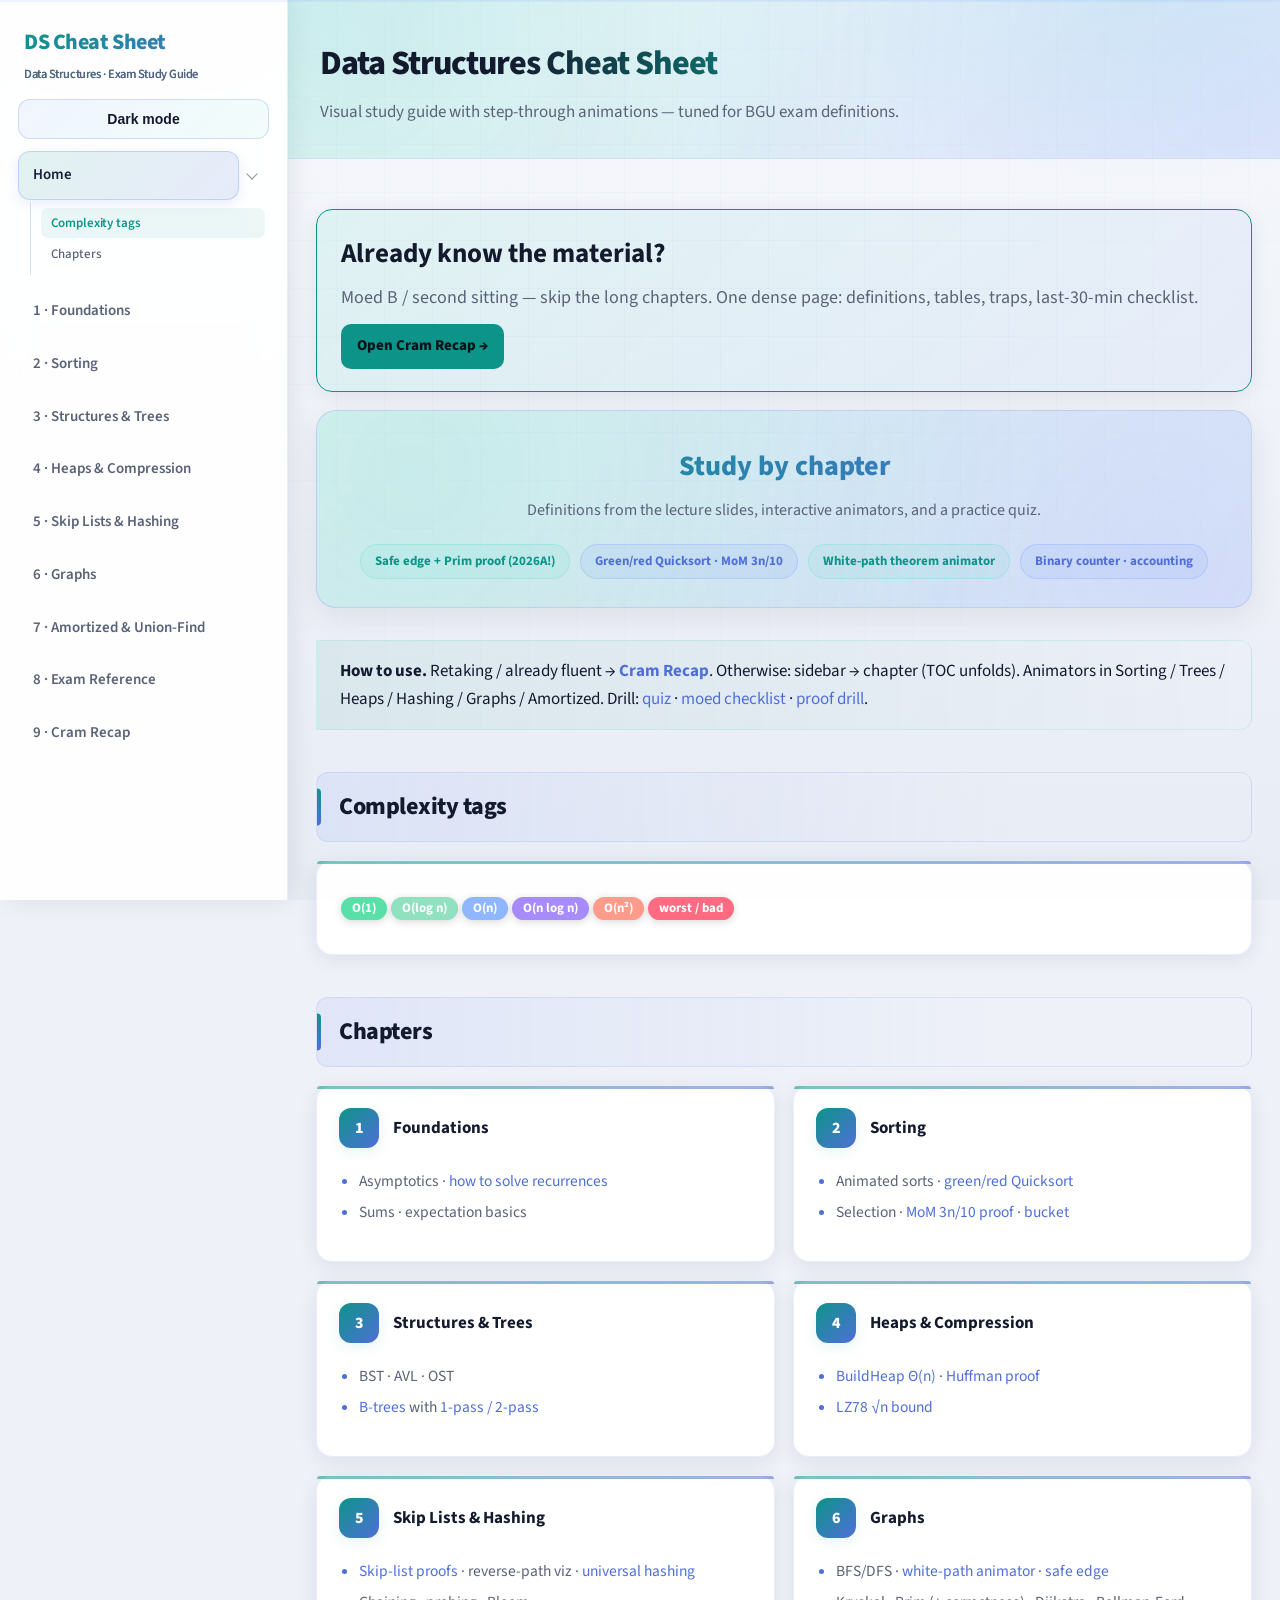
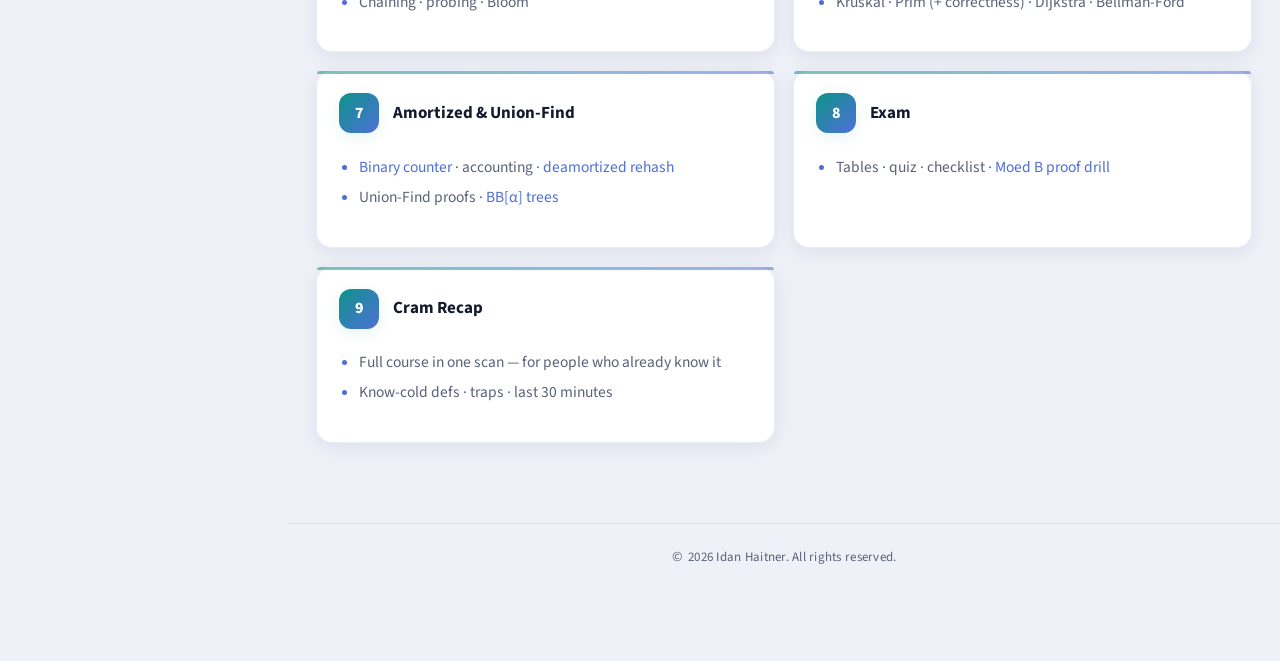
==== commit 392e082b: "Add analysis animators, AVL succ/pred, and cram page. Port green/red Quicksort, MoM 3n/10, white-pat" ====
--- a/index.html
+++ b/index.html
@@ -4,7 +4,7 @@
 <meta charset="UTF-8">
 <meta name="viewport" content="width=device-width, initial-scale=1.0">
 <title>DS Cheat Sheet: Home</title>
-<link rel="stylesheet" href="assets/style.css?v=20260716ux">
+<link rel="stylesheet" href="assets/style.css?v=20260804analysis">
 <script src="assets/theme.js?v=20260716ux"></script>
 </head>
 <body>
@@ -22,6 +22,7 @@
     <a href="06-graphs.html">6 · Graphs</a>
     <a href="07-advanced.html">7 · Amortized &amp; Union-Find</a>
     <a href="08-exam.html">8 · Exam Reference</a>
+    <a href="09-cram.html">9 · Cram Recap</a>
   </nav>
 </aside>
 <main class="content">
@@ -30,29 +31,30 @@
     <p>Visual study guide with step-through animations — tuned for BGU exam definitions.</p>
   </div>
   <div class="inner">
+    <div class="card cram-launch">
+      <h2>Already know the material?</h2>
+      <p style="margin:0;color:var(--muted)">Moed B / second sitting — skip the long chapters. One dense page: definitions, tables, traps, last-30-min checklist.</p>
+      <a class="cram-cta" href="09-cram.html">Open Cram Recap →</a>
+    </div>
+
     <div class="hero-banner card">
       <div class="hero-banner-inner">
         <h2>Study by chapter</h2>
         <p>Definitions from the lecture slides, interactive animators, and a practice quiz.</p>
         <div class="feature-pills">
-          <span class="feature-pill accent2">B-tree 1-pass / 2-pass</span>
-          <span class="feature-pill">MST edge-membership tests</span>
-          <span class="feature-pill accent2">Deamortized rehash</span>
-          <span class="feature-pill">Dark &amp; light mode</span>
+          <span class="feature-pill accent2">Safe edge + Prim proof (2026A!)</span>
+          <span class="feature-pill">Green/red Quicksort · MoM 3n/10</span>
+          <span class="feature-pill accent2">White-path theorem animator</span>
+          <span class="feature-pill">Binary counter · accounting</span>
         </div>
       </div>
     </div>
 
     <div class="note">
-      <b>How to use.</b> Sidebar → chapter. Long pages unfold a section TOC.
-      Animations live in
-      <a href="02-sorting.html">Sorting</a>,
-      <a href="03-trees.html">Trees</a>,
-      <a href="04-heaps.html">Heaps</a>,
-      <a href="05-hashing.html">Hashing</a>,
-      <a href="06-graphs.html">Graphs</a>,
-      <a href="07-advanced.html">Amortized</a>.
-      Drill with the <a href="08-exam.html#quiz">quiz</a> and <a href="08-exam.html#exam-checklist">moed checklist</a>.
+      <b>How to use.</b>
+      Retaking / already fluent → <a href="09-cram.html"><b>Cram Recap</b></a>.
+      Otherwise: sidebar → chapter (TOC unfolds). Animators in Sorting / Trees / Heaps / Hashing / Graphs / Amortized.
+      Drill: <a href="08-exam.html#quiz">quiz</a> · <a href="08-exam.html#exam-checklist">moed checklist</a> · <a href="08-exam.html#moedb-drill">proof drill</a>.
     </div>
 
     <h2 class="section">Complexity tags</h2>
@@ -85,8 +87,8 @@
           <h4><a href="02-sorting.html">Sorting</a></h4>
         </div>
         <ul>
-          <li>Animated comparison &amp; linear sorts</li>
-          <li>Selection / order statistics</li>
+          <li>Animated sorts · <a href="02-sorting.html#rg-analysis">green/red Quicksort</a></li>
+          <li>Selection · <a href="02-sorting.html#sel-deterministic">MoM 3n/10 proof</a> · <a href="02-sorting.html#bucket-proof">bucket</a></li>
         </ul>
       </div>
       <div class="card topic-card">
@@ -105,7 +107,8 @@
           <h4><a href="04-heaps.html">Heaps &amp; Compression</a></h4>
         </div>
         <ul>
-          <li>Binary heap · Huffman · LZ</li>
+          <li><a href="04-heaps.html#buildheap-proof">BuildHeap Θ(n)</a> · <a href="04-heaps.html#huffman-proof">Huffman proof</a></li>
+          <li><a href="04-heaps.html#lz-bits">LZ78 √n bound</a></li>
         </ul>
       </div>
       <div class="card topic-card">
@@ -114,7 +117,8 @@
           <h4><a href="05-hashing.html">Skip Lists &amp; Hashing</a></h4>
         </div>
         <ul>
-          <li>Skip lists · chaining · probing · Bloom</li>
+          <li><a href="05-hashing.html#sl-proofs">Skip-list proofs</a> · reverse-path viz · <a href="05-hashing.html#universal">universal hashing</a></li>
+          <li>Chaining · probing · Bloom</li>
         </ul>
       </div>
       <div class="card topic-card">
@@ -123,8 +127,8 @@
           <h4><a href="06-graphs.html">Graphs</a></h4>
         </div>
         <ul>
-          <li>BFS/DFS · <a href="06-graphs.html#mst">MST edge membership</a></li>
-          <li>Kruskal · Prim · Dijkstra · Bellman-Ford</li>
+          <li>BFS/DFS · <a href="06-graphs.html#white-path-viz">white-path animator</a> · <a href="06-graphs.html#mst-theory">safe edge</a></li>
+          <li>Kruskal · Prim (+ correctness) · Dijkstra · Bellman-Ford</li>
         </ul>
       </div>
       <div class="card topic-card">
@@ -133,17 +137,27 @@
           <h4><a href="07-advanced.html">Amortized &amp; Union-Find</a></h4>
         </div>
         <ul>
-          <li><a href="07-advanced.html#deamortization">Deamortized rehash</a> · B-tree accounting</li>
-          <li>Union-Find animator</li>
+          <li><a href="07-advanced.html#binary-counter">Binary counter</a> · accounting · <a href="07-advanced.html#deamortization">deamortized rehash</a></li>
+          <li>Union-Find proofs · <a href="07-advanced.html#bb-alpha">BB[α] trees</a></li>
         </ul>
       </div>
       <div class="card topic-card">
         <div class="topic-card-head">
-          <span class="topic-num">8–9</span>
+          <span class="topic-num">8</span>
           <h4><a href="08-exam.html">Exam</a></h4>
         </div>
         <ul>
-          <li>Tables · quiz · checklist · HW patterns</li>
+          <li>Tables · quiz · checklist · <a href="08-exam.html#moedb-drill">Moed B proof drill</a></li>
+        </ul>
+      </div>
+      <div class="card topic-card">
+        <div class="topic-card-head">
+          <span class="topic-num">9</span>
+          <h4><a href="09-cram.html">Cram Recap</a></h4>
+        </div>
+        <ul>
+          <li>Full course in one scan — for people who already know it</li>
+          <li>Know-cold defs · traps · last 30 minutes</li>
         </ul>
       </div>
     </div>
--- a/assets/style.css
+++ b/assets/style.css
@@ -573,7 +573,7 @@
   box-shadow: 0 4px 20px var(--shadow);
   transition: transform 0.2s ease, box-shadow 0.2s ease, border-color 0.2s ease;
 }
-.card:not(.quiz-launch):not(.hero-banner)::before {
+.card:not(.quiz-launch):not(.hero-banner):not(.cram-launch)::before {
   content: '';
   position: absolute;
   top: 0;
@@ -584,7 +584,7 @@
   border-radius: var(--radius-lg) var(--radius-lg) 0 0;
   opacity: 0.55;
 }
-.card:hover:not(.quiz-launch):not(.hero-banner) {
+.card:hover:not(.quiz-launch):not(.hero-banner):not(.cram-launch) {
   transform: translateY(-2px);
   box-shadow: 0 10px 36px var(--shadow-lg), 0 0 0 1px var(--line-strong);
   border-color: var(--line-strong);
@@ -1066,66 +1066,224 @@
 .gviz-legend-compact > span { display: inline-flex; align-items: center; gap: 6px; }
 .gviz-legend-compact .sw + .sw { margin-left: -4px; }
 
-/* ---------- AVL rotation diagram sheets ---------- */
+/* ---------- AVL rotations (monochrome slate cards) ---------- */
+.avl-rot-lead {
+  margin: 0 0 12px;
+  font-size: 15px;
+  line-height: 1.5;
+  max-width: 64ch;
+  color: var(--muted);
+  font-family: var(--font-display);
+  font-weight: 400;
+}
 .avl-rot-legend {
   display: flex;
   flex-wrap: wrap;
-  gap: 8px 14px;
-  margin: 0 0 14px;
-  padding: 10px 12px;
-  border-radius: 12px;
-  border: 1px solid var(--line-strong);
-  background: var(--viz-bg);
+  gap: 8px 16px;
+  margin: 0 0 22px;
+  padding: 0;
+  border: none;
+  background: transparent;
+  box-shadow: none;
+  font-family: var(--font-display);
+}
+[data-theme="dark"] .avl-rot-legend {
+  background: transparent;
+  border: none;
+  box-shadow: none;
 }
 .avl-leg {
   display: inline-flex;
   align-items: center;
   gap: 7px;
-  font-size: 13px;
-  color: var(--muted);
+  font-size: 14px;
+  font-weight: 500;
+  color: #64748b;
+}
+.avl-leg b {
+  color: #1e293b;
   font-weight: 600;
 }
-.avl-leg b { color: var(--ink); font-weight: 800; }
+[data-theme="dark"] .avl-leg { color: var(--muted); }
+[data-theme="dark"] .avl-leg b { color: var(--ink); }
 .avl-dot {
-  width: 12px;
-  height: 12px;
-  border-radius: 50%;
+  width: 9px;
+  height: 9px;
+  border-radius: 999px;
   flex-shrink: 0;
-  box-shadow: 0 0 0 2px rgba(255, 255, 255, 0.12);
-}
-.avl-rot-block {
-  margin: 0 0 18px;
-}
-.avl-rot-title {
-  margin: 0 0 8px;
-  font-size: 17px;
-  font-weight: 800;
+  box-shadow: 0 0 0 2px #fff;
+}
+[data-theme="dark"] .avl-dot { box-shadow: 0 0 0 2px var(--card-solid); }
+.avl-dot--z { background: #fb7185; }
+.avl-dot--y { background: #818cf8; }
+.avl-dot--x { background: #a78bfa; }
+.avl-dot--new { background: #34d399; }
+.avl-dot--t { background: #94a3b8; }
+
+.avl-rot-pair {
+  display: grid;
+  grid-template-columns: 1fr 1fr;
+  gap: 16px;
+  margin: 0 0 20px;
+  align-items: stretch;
+}
+.avl-rot-pair .avl-rot-card {
+  margin: 0;
+  min-width: 0;
+}
+.avl-rot-pair .avl-rot-card__body {
+  padding: 0.9rem 1rem 0.75rem;
+}
+.avl-rot-pair .avl-rot-svg--single {
+  min-width: 0;
+}
+@media (max-width: 980px) {
+  .avl-rot-pair {
+    grid-template-columns: 1fr;
+  }
+}
+
+.avl-rot-card {
+  margin: 0 0 20px;
+  border: 1px solid var(--line);
+  border-radius: var(--radius-lg);
+  background: var(--card-solid);
+  box-shadow: 0 4px 18px var(--shadow);
+  overflow: hidden;
+  font-family: var(--font-display);
+}
+.avl-rot-card:last-of-type {
+  margin-bottom: 8px;
+}
+.avl-rot-card__head {
+  padding: 1.05rem 1.3rem;
+  border-bottom: 1px solid var(--line);
+  background: var(--card);
+}
+.avl-rot-card__head h5 {
+  margin: 0;
+  font-size: 20px;
+  font-weight: 600;
   color: var(--ink);
-}
-.avl-rot-title span {
-  color: var(--accent2);
-  font-weight: 700;
-}
-.avl-rot-stage {
-  border-radius: 14px;
-  border: 1px solid rgba(124, 156, 255, 0.28);
-  background:
-    radial-gradient(120% 80% at 10% 0%, rgba(124, 156, 255, 0.14), transparent 50%),
-    #0c1024;
-  padding: 10px 8px 6px;
-  box-shadow: 0 8px 28px rgba(0, 0, 0, 0.28), inset 0 1px 0 rgba(255, 255, 255, 0.04);
+  letter-spacing: -0.01em;
+}
+.avl-rot-card__head h5 span {
+  margin-left: 12px;
+  font-size: 16px;
+  font-weight: 400;
+  color: var(--muted);
+}
+.avl-rot-card__body {
+  padding: 1.1rem 1.25rem 0.85rem;
   overflow-x: auto;
-}
-[data-theme="light"] .avl-rot-stage {
-  border-color: #3a4678;
-  box-shadow: 0 6px 22px rgba(20, 30, 70, 0.18);
-}
-.avl-rot-sheet {
+  background: var(--card-solid);
+}
+
+.avl-rot-svg {
   display: block;
   width: 100%;
-  min-width: 520px;
   height: auto;
-}
+  font-family: var(--font-display);
+}
+.avl-rot-svg text {
+  font-family: var(--font-display);
+}
+.avl-rot-svg--single { min-width: 620px; }
+.avl-rot-svg--double { min-width: 900px; }
+
+.avl-rot-svg .avl-e,
+.avl-rot-svg .avl-e--edge,
+.avl-rot-svg .avl-e--ok,
+.avl-rot-svg .avl-e--mid {
+  stroke: #d5dce7;
+  stroke-width: 1.7;
+  stroke-linecap: round;
+  opacity: 1;
+}
+[data-theme="dark"] .avl-rot-svg .avl-e,
+[data-theme="dark"] .avl-rot-svg .avl-e--edge,
+[data-theme="dark"] .avl-rot-svg .avl-e--ok,
+[data-theme="dark"] .avl-rot-svg .avl-e--mid {
+  stroke: #64748b;
+  opacity: 0.85;
+}
+
+.avl-rot-svg .avl-n circle {
+  stroke: #ffffff;
+  stroke-width: 3;
+  r: 19px;
+}
+[data-theme="dark"] .avl-rot-svg .avl-n circle { stroke: var(--card-solid); }
+.avl-rot-svg .avl-n--z circle { fill: #fb7185; }
+.avl-rot-svg .avl-n--y circle { fill: #818cf8; }
+.avl-rot-svg .avl-n--x circle { fill: #a78bfa; }
+.avl-rot-svg .avl-n--new circle { fill: #34d399; }
+.avl-rot-svg .avl-n__t {
+  fill: #ffffff;
+  font-size: 18px;
+  font-weight: 600;
+  text-anchor: middle;
+  dominant-baseline: middle;
+}
+
+.avl-rot-svg .avl-t polygon {
+  fill: #f8fafc;
+  stroke: #d5dce7;
+  stroke-width: 1.5;
+  stroke-linejoin: round;
+}
+[data-theme="dark"] .avl-rot-svg .avl-t polygon {
+  fill: #232a52;
+  stroke: #64748b;
+}
+.avl-rot-svg .avl-t__t {
+  fill: #475569;
+  font-size: 16px;
+  font-weight: 600;
+  text-anchor: middle;
+  dominant-baseline: middle;
+}
+[data-theme="dark"] .avl-rot-svg .avl-t__t { fill: var(--ink); }
+
+.avl-rot-svg .avl-delta {
+  fill: #334155;
+  font-size: 20px;
+  font-weight: 600;
+  text-anchor: middle;
+  dominant-baseline: middle;
+}
+[data-theme="dark"] .avl-rot-svg .avl-delta { fill: var(--ink); }
+
+.avl-rot-svg .avl-cap {
+  fill: #64748b;
+  font-size: 19px;
+  font-weight: 600;
+  text-anchor: middle;
+}
+[data-theme="dark"] .avl-rot-svg .avl-cap { fill: var(--muted); }
+
+.avl-rot-svg .avl-flow__lab {
+  fill: #64748b;
+  font-size: 18px;
+  font-weight: 600;
+  text-anchor: middle;
+}
+.avl-rot-svg .avl-flow__then {
+  fill: #94a3b8;
+  font-size: 16px;
+  font-weight: 500;
+  text-anchor: middle;
+}
+.avl-rot-svg .avl-flow__arr {
+  fill: none;
+  stroke: #94a3b8;
+  stroke-width: 1.8;
+  stroke-linecap: round;
+  stroke-linejoin: round;
+}
+[data-theme="dark"] .avl-rot-svg .avl-flow__lab,
+[data-theme="dark"] .avl-rot-svg .avl-flow__then { fill: var(--muted); }
+[data-theme="dark"] .avl-rot-svg .avl-flow__arr { stroke: var(--muted); }
 
 .graph-viz-wrap,
 .tree-viz-wrap,
@@ -4642,3 +4800,448 @@
 .content .inner .card > ul,
 .content .inner .card > ol { margin-top: 0.4em; margin-bottom: 0.7em; }
 .pagehead p { max-width: 42rem; }
+
+/* ---------- Cram recap page ---------- */
+.cram .section {
+  margin-top: 1.35rem;
+  margin-bottom: 0.55rem;
+  font-size: 1.05rem;
+  letter-spacing: 0.02em;
+}
+.cram-card {
+  padding: 14px 16px !important;
+  margin-bottom: 10px;
+}
+.cram-card:hover { transform: none !important; }
+.cram-list {
+  margin: 0;
+  padding-left: 1.15rem;
+  font-size: 14.5px;
+  line-height: 1.45;
+}
+.cram-list li { margin: 0.28em 0; }
+.cram-list li b { color: var(--accent2); font-weight: 700; }
+.cram-traps li { color: var(--ink); }
+.cram-traps li::marker { color: var(--bad); }
+.cram-cols {
+  display: grid;
+  grid-template-columns: repeat(3, 1fr);
+  gap: 14px 18px;
+}
+.cram-cols h4 {
+  margin: 0 0 6px;
+  font-size: 13px;
+  text-transform: uppercase;
+  letter-spacing: 0.06em;
+  color: var(--accent);
+}
+@media (max-width: 900px) {
+  .cram-cols { grid-template-columns: 1fr; }
+}
+.cram-table {
+  font-size: 13.5px;
+  margin: 0;
+}
+.cram-table th,
+.cram-table td {
+  padding: 6px 8px;
+  vertical-align: top;
+}
+.cram-tip {
+  margin: 10px 0 0;
+  font-size: 13.5px;
+  color: var(--muted);
+}
+.cram-launch {
+  border: 1px solid var(--accent2) !important;
+  background: linear-gradient(135deg, rgba(87,224,192,0.12), rgba(124,156,255,0.08)) !important;
+}
+.cram-launch h2 { margin: 0 0 6px; }
+.cram-launch .cram-cta {
+  display: inline-flex;
+  align-items: center;
+  gap: 8px;
+  margin-top: 12px;
+  padding: 10px 16px;
+  border-radius: 10px;
+  background: var(--accent2);
+  color: #04121a;
+  font-weight: 800;
+  text-decoration: none;
+  font-size: 15px;
+}
+.cram-launch .cram-cta:hover { filter: brightness(1.08); }
+
+/* ========== Analysis visuals (green/red, MoM, white-path, skip-path) ========== */
+.analysis-viz-wrap {
+  margin: 16px 0 20px;
+  padding: 18px;
+  background: var(--viz-bg);
+  border: 1px solid var(--line);
+  border-radius: var(--radius-lg);
+  box-shadow: 0 4px 20px var(--shadow), inset 0 1px 0 rgba(255, 255, 255, 0.03);
+}
+.analysis-viz-wrap .analysis-stage {
+  margin-top: 12px;
+  min-height: 220px;
+  padding: 12px 10px;
+  background: rgba(60, 80, 140, 0.05);
+  border: 1px solid var(--line);
+  border-radius: 10px;
+  overflow-x: auto;
+}
+.analysis-viz-wrap .viz-desc {
+  margin-top: 12px;
+}
+
+/* Green / red tree */
+.rg-stage-inner {
+  position: relative;
+  width: 540px;
+  max-width: 100%;
+  height: 230px;
+  margin: 0 auto;
+}
+.rg-stage-inner.rg-contra { width: 400px; height: 150px; }
+.rg-edges {
+  position: absolute;
+  inset: 0;
+  width: 100%;
+  height: 100%;
+  pointer-events: none;
+}
+.rg-edges .rg-edge,
+.rg-mini-tree svg line {
+  stroke: #64748b;
+  stroke-width: 1.35;
+  fill: none;
+}
+.rg-edges .rg-edge.is-chain {
+  stroke: #f87171;
+  stroke-width: 2.2;
+}
+.rg-edges .rg-x {
+  stroke: #ef4444;
+  stroke-width: 2;
+  stroke-linecap: round;
+}
+.rg-nodes { position: absolute; inset: 0; }
+.rg-node {
+  position: absolute;
+  display: flex;
+  align-items: center;
+  justify-content: center;
+  border-radius: 4px;
+  border: 1.4px solid #475569;
+  font-family: var(--font-mono);
+  font-weight: 700;
+  font-size: 12px;
+  color: #0f172a;
+  transition: transform 0.25s ease, box-shadow 0.25s ease, opacity 0.25s ease;
+  z-index: 2;
+}
+.rg-node span { line-height: 1; }
+.rg-node.rg-g { background: #86efac; }
+.rg-node.rg-r { background: #fca5a5; }
+.rg-node.is-dash { border-style: dashed; background: #fecaca; }
+.rg-node.is-pulse {
+  transform: scale(1.12);
+  box-shadow: 0 0 0 3px rgba(56, 189, 248, 0.45);
+  z-index: 3;
+  animation: rgPulse 1.1s ease-in-out infinite;
+}
+.rg-node.is-hl {
+  box-shadow: 0 0 0 2px #38bdf8, 0 4px 14px rgba(56, 189, 248, 0.35);
+  z-index: 3;
+}
+.rg-node.is-dim { opacity: 0.35; }
+.rg-node.sm {
+  width: 24px;
+  height: 16px;
+  font-size: 10px;
+}
+@keyframes rgPulse {
+  0%, 100% { box-shadow: 0 0 0 2px rgba(56, 189, 248, 0.35); }
+  50% { box-shadow: 0 0 0 5px rgba(56, 189, 248, 0.15); }
+}
+[data-theme="dark"] .rg-node { color: #0b1220; border-color: #94a3b8; }
+[data-theme="dark"] .rg-node.rg-g { background: #4ade80; }
+[data-theme="dark"] .rg-node.rg-r { background: #f87171; }
+.rg-anno {
+  position: absolute;
+  font-size: 12px;
+  font-weight: 700;
+  color: var(--ink);
+  white-space: nowrap;
+  z-index: 4;
+  pointer-events: none;
+}
+.rg-anno.cost { color: #60a5fa; }
+[data-theme="light"] .rg-anno.cost { color: #1d4ed8; }
+.rg-dots {
+  position: absolute;
+  font-size: 14px;
+  font-weight: 800;
+  color: var(--muted);
+}
+.rg-side-lab {
+  position: absolute;
+  font-size: 11px;
+  font-weight: 600;
+  color: var(--muted);
+  width: 100px;
+  text-align: center;
+}
+.rg-legend-inline {
+  display: flex;
+  flex-wrap: wrap;
+  gap: 12px 18px;
+  margin: 8px 0 0;
+  font-size: 13px;
+  color: var(--muted);
+}
+.rg-legend-inline i {
+  display: inline-block;
+  width: 14px;
+  height: 14px;
+  border-radius: 3px;
+  border: 1px solid #64748b;
+  vertical-align: -2px;
+  margin-right: 6px;
+}
+.rg-legend-inline .g i { background: #86efac; }
+.rg-legend-inline .r i { background: #fca5a5; }
+
+.rg-compare-live {
+  display: grid;
+  grid-template-columns: 1fr 1fr;
+  gap: 16px;
+}
+.rg-compare-col {
+  padding: 12px;
+  border: 1px solid var(--line);
+  border-radius: 10px;
+  background: rgba(255, 255, 255, 0.02);
+}
+.rg-compare-title {
+  font-weight: 800;
+  color: var(--accent2);
+  margin-bottom: 6px;
+}
+.rg-compare-col p {
+  margin: 0 0 10px;
+  font-size: 13.5px;
+  color: var(--ink);
+  line-height: 1.45;
+}
+.rg-mini-tree {
+  position: relative;
+  width: 200px;
+  height: 84px;
+  margin: 0 auto;
+}
+.rg-mini-tree svg {
+  position: absolute;
+  inset: 0;
+  width: 100%;
+  height: 100%;
+}
+.rg-path-live {
+  display: flex;
+  align-items: center;
+  justify-content: center;
+  gap: 6px;
+  flex-wrap: wrap;
+  min-height: 84px;
+  direction: ltr;
+}
+.rg-path-node {
+  padding: 8px 10px;
+  border-radius: 6px;
+  border: 1.4px solid #64748b;
+  font-weight: 700;
+  font-size: 13px;
+  color: #0f172a;
+}
+.rg-path-node.g { background: #86efac; }
+.rg-path-node.r { background: #fca5a5; }
+.rg-path-edge {
+  width: 18px;
+  height: 2px;
+  background: #64748b;
+  border-radius: 2px;
+}
+@media (max-width: 720px) {
+  .rg-compare-live { grid-template-columns: 1fr; }
+  .rg-stage-inner { height: 210px; }
+}
+
+/* MoM proof grid */
+.mom-cap {
+  font-weight: 700;
+  color: var(--accent);
+  margin: 0 0 10px;
+  font-size: 13px;
+  text-align: center;
+}
+.mom-grid {
+  display: flex;
+  gap: 10px;
+  justify-content: center;
+  flex-wrap: wrap;
+  margin: 8px 0 12px;
+}
+.mom-col {
+  display: flex;
+  flex-direction: column;
+  align-items: center;
+  gap: 4px;
+  padding: 8px;
+  border: 1px solid var(--line);
+  border-radius: 10px;
+  background: rgba(255, 255, 255, 0.03);
+  min-width: 58px;
+  transition: transform 0.25s ease, box-shadow 0.25s ease, opacity 0.25s ease;
+}
+.mom-col.mom-x {
+  border-color: var(--accent);
+  background: rgba(124, 156, 255, 0.12);
+}
+.mom-col.is-hl {
+  box-shadow: 0 0 0 2px rgba(87, 224, 192, 0.55);
+  transform: translateY(-2px);
+}
+.mom-col.is-dim { opacity: 0.4; }
+.mom-cell {
+  width: 46px;
+  height: 24px;
+  border-radius: 5px;
+  border: 1px solid var(--cell-border);
+  background: var(--cell-bg);
+  font-size: 10px;
+  font-weight: 700;
+  display: flex;
+  align-items: center;
+  justify-content: center;
+  font-family: var(--font-mono);
+  color: var(--cell-ink);
+  transition: background 0.3s ease, transform 0.25s ease, box-shadow 0.25s ease;
+}
+.mom-cell.hi { background: #166534; border-color: #22c55e; color: #dcfce7; }
+.mom-cell.med { background: #15803d; border-color: #4ade80; color: #f0fdf4; }
+.mom-cell.med-lo { background: #991b1b; border-color: #f87171; color: #fee2e2; }
+.mom-cell.lo { background: #7f1d1d; border-color: #ef4444; color: #fecaca; }
+.mom-cell.x { background: #6366f1; border-color: #818cf8; color: #fff; font-size: 12px; }
+.mom-cell.is-pulse {
+  animation: rgPulse 1.1s ease-in-out infinite;
+  transform: scale(1.08);
+}
+.mom-cell.is-count {
+  box-shadow: 0 0 0 2px rgba(74, 222, 128, 0.7);
+}
+[data-theme="light"] .mom-cell.hi { background: #bbf7d0; border-color: #16a34a; color: #14532d; }
+[data-theme="light"] .mom-cell.med { background: #86efac; border-color: #15803d; color: #14532d; }
+[data-theme="light"] .mom-cell.med-lo { background: #fecaca; border-color: #dc2626; color: #7f1d1d; }
+[data-theme="light"] .mom-cell.lo { background: #fee2e2; border-color: #f87171; color: #7f1d1d; }
+[data-theme="light"] .mom-cell.x { background: #818cf8; border-color: #4f46e5; color: #fff; }
+.mom-lab {
+  font-size: 10px;
+  font-weight: 700;
+  color: var(--muted);
+  margin-top: 2px;
+}
+.mom-formula {
+  text-align: center;
+  font-size: 14px;
+  color: var(--ink);
+  margin-top: 8px;
+  padding: 8px;
+  border-radius: 8px;
+  background: rgba(124, 156, 255, 0.08);
+  border: 1px solid var(--line);
+}
+
+/* White path */
+.wp-banner {
+  text-align: center;
+  font-weight: 800;
+  color: var(--accent2);
+  margin-bottom: 8px;
+  font-size: 14px;
+}
+.wp-svg {
+  display: block;
+  width: 100%;
+  max-width: 520px;
+  margin: 0 auto;
+  height: auto;
+}
+.wp-pulse circle {
+  animation: rgPulse 1.1s ease-in-out infinite;
+}
+.wp-legend {
+  display: flex;
+  flex-wrap: wrap;
+  gap: 10px 14px;
+  justify-content: center;
+  margin-top: 10px;
+  font-size: 12px;
+  color: var(--muted);
+}
+.wp-legend i {
+  display: inline-block;
+  width: 12px;
+  height: 12px;
+  border-radius: 50%;
+  border: 1px solid #64748b;
+  vertical-align: -1px;
+  margin-right: 5px;
+}
+.wp-legend .sw-w { background: #fff; }
+.wp-legend .sw-g { background: #9ca3af; }
+.wp-legend .sw-b { background: #1a1a1a; }
+.wp-legend .sw-path { background: #38bdf8; border-radius: 2px; width: 16px; height: 4px; border: none; vertical-align: 2px; }
+.wp-legend .sw-tree { background: #0d9488; border-radius: 2px; width: 16px; height: 4px; border: none; vertical-align: 2px; }
+.wp-legend .sw-fwd { background: #d97706; border-radius: 2px; width: 16px; height: 4px; border: none; vertical-align: 2px; }
+.wp-legend .sw-back { background: #e11d48; border-radius: 2px; width: 16px; height: 4px; border: none; vertical-align: 2px; }
+
+/* Skip-list path */
+.slp-fig { direction: ltr; }
+.slp-cap {
+  font-weight: 700;
+  color: var(--accent);
+  margin: 0 0 12px;
+  font-size: 14px;
+  text-align: center;
+}
+.slp-row {
+  display: flex;
+  flex-wrap: wrap;
+  gap: 10px;
+  align-items: center;
+  margin: 8px 0;
+  padding: 10px 12px;
+  border-radius: 10px;
+  border: 1px solid var(--line);
+  background: rgba(255, 255, 255, 0.02);
+  transition: box-shadow 0.25s ease, opacity 0.25s ease;
+}
+.slp-row.is-hl {
+  box-shadow: 0 0 0 2px rgba(87, 224, 192, 0.45);
+  background: rgba(87, 224, 192, 0.08);
+}
+.slp-row.is-dim { opacity: 0.45; }
+.slp-lab {
+  font-weight: 800;
+  color: var(--accent);
+  min-width: 72px;
+}
+.slp-step {
+  font-family: var(--font-mono);
+  font-weight: 700;
+  color: var(--ink);
+}
+.slp-note {
+  color: var(--muted);
+  font-size: 12.5px;
+}
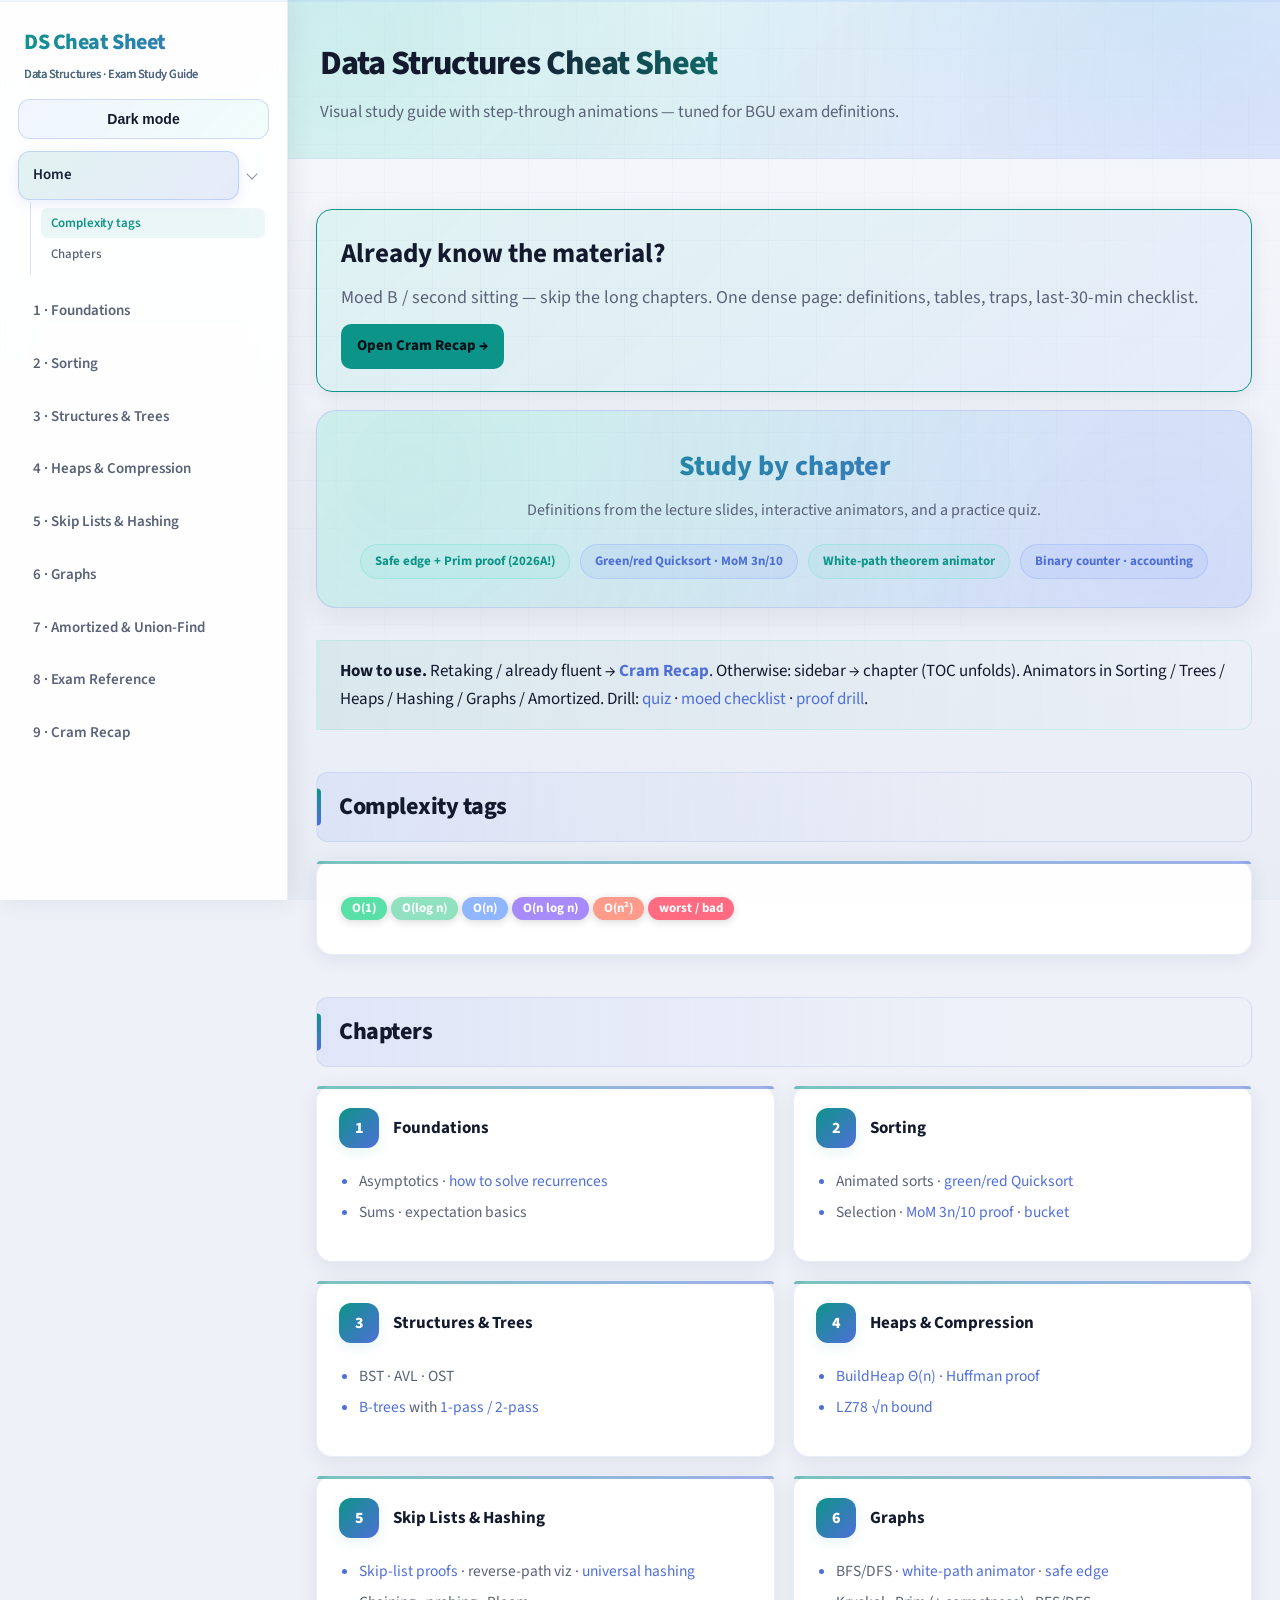
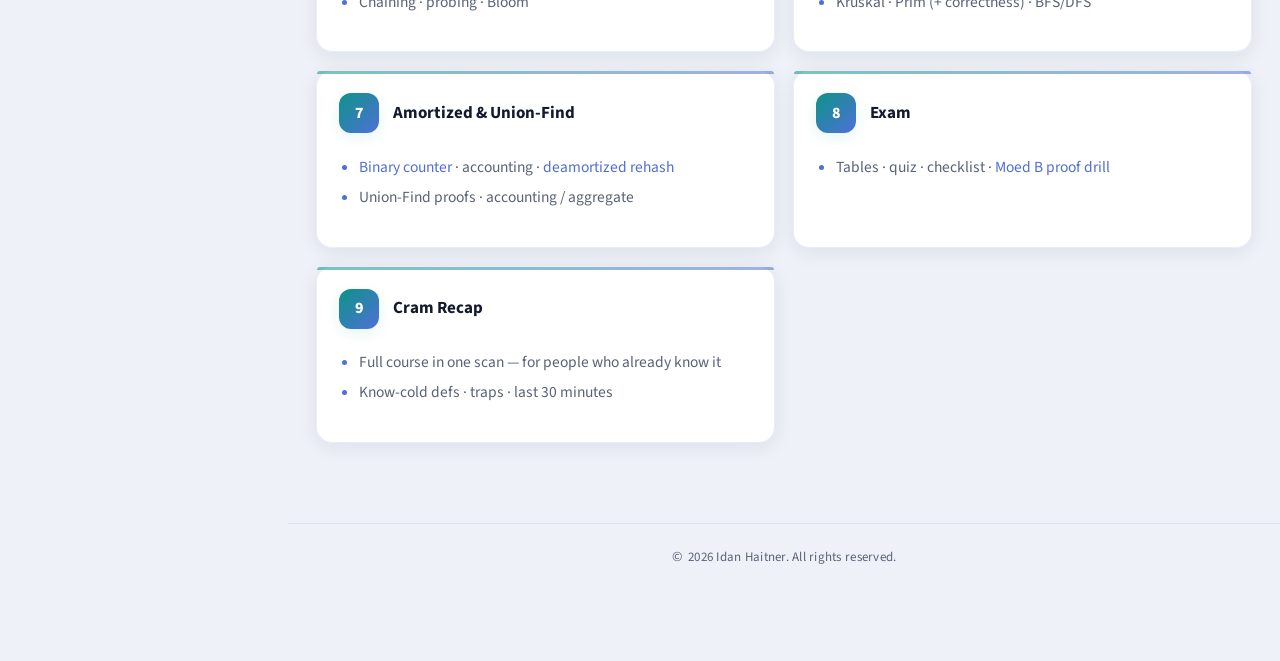
==== commit 605d635a: "Remove Dijkstra, Bellman-Ford, and BB[α] from the study site. Drop sections and cross-links the cour" ====
--- a/index.html
+++ b/index.html
@@ -128,7 +128,7 @@
         </div>
         <ul>
           <li>BFS/DFS · <a href="06-graphs.html#white-path-viz">white-path animator</a> · <a href="06-graphs.html#mst-theory">safe edge</a></li>
-          <li>Kruskal · Prim (+ correctness) · Dijkstra · Bellman-Ford</li>
+          <li>Kruskal · Prim (+ correctness) · BFS/DFS</li>
         </ul>
       </div>
       <div class="card topic-card">
@@ -138,7 +138,7 @@
         </div>
         <ul>
           <li><a href="07-advanced.html#binary-counter">Binary counter</a> · accounting · <a href="07-advanced.html#deamortization">deamortized rehash</a></li>
-          <li>Union-Find proofs · <a href="07-advanced.html#bb-alpha">BB[α] trees</a></li>
+          <li>Union-Find proofs · accounting / aggregate</li>
         </ul>
       </div>
       <div class="card topic-card">
